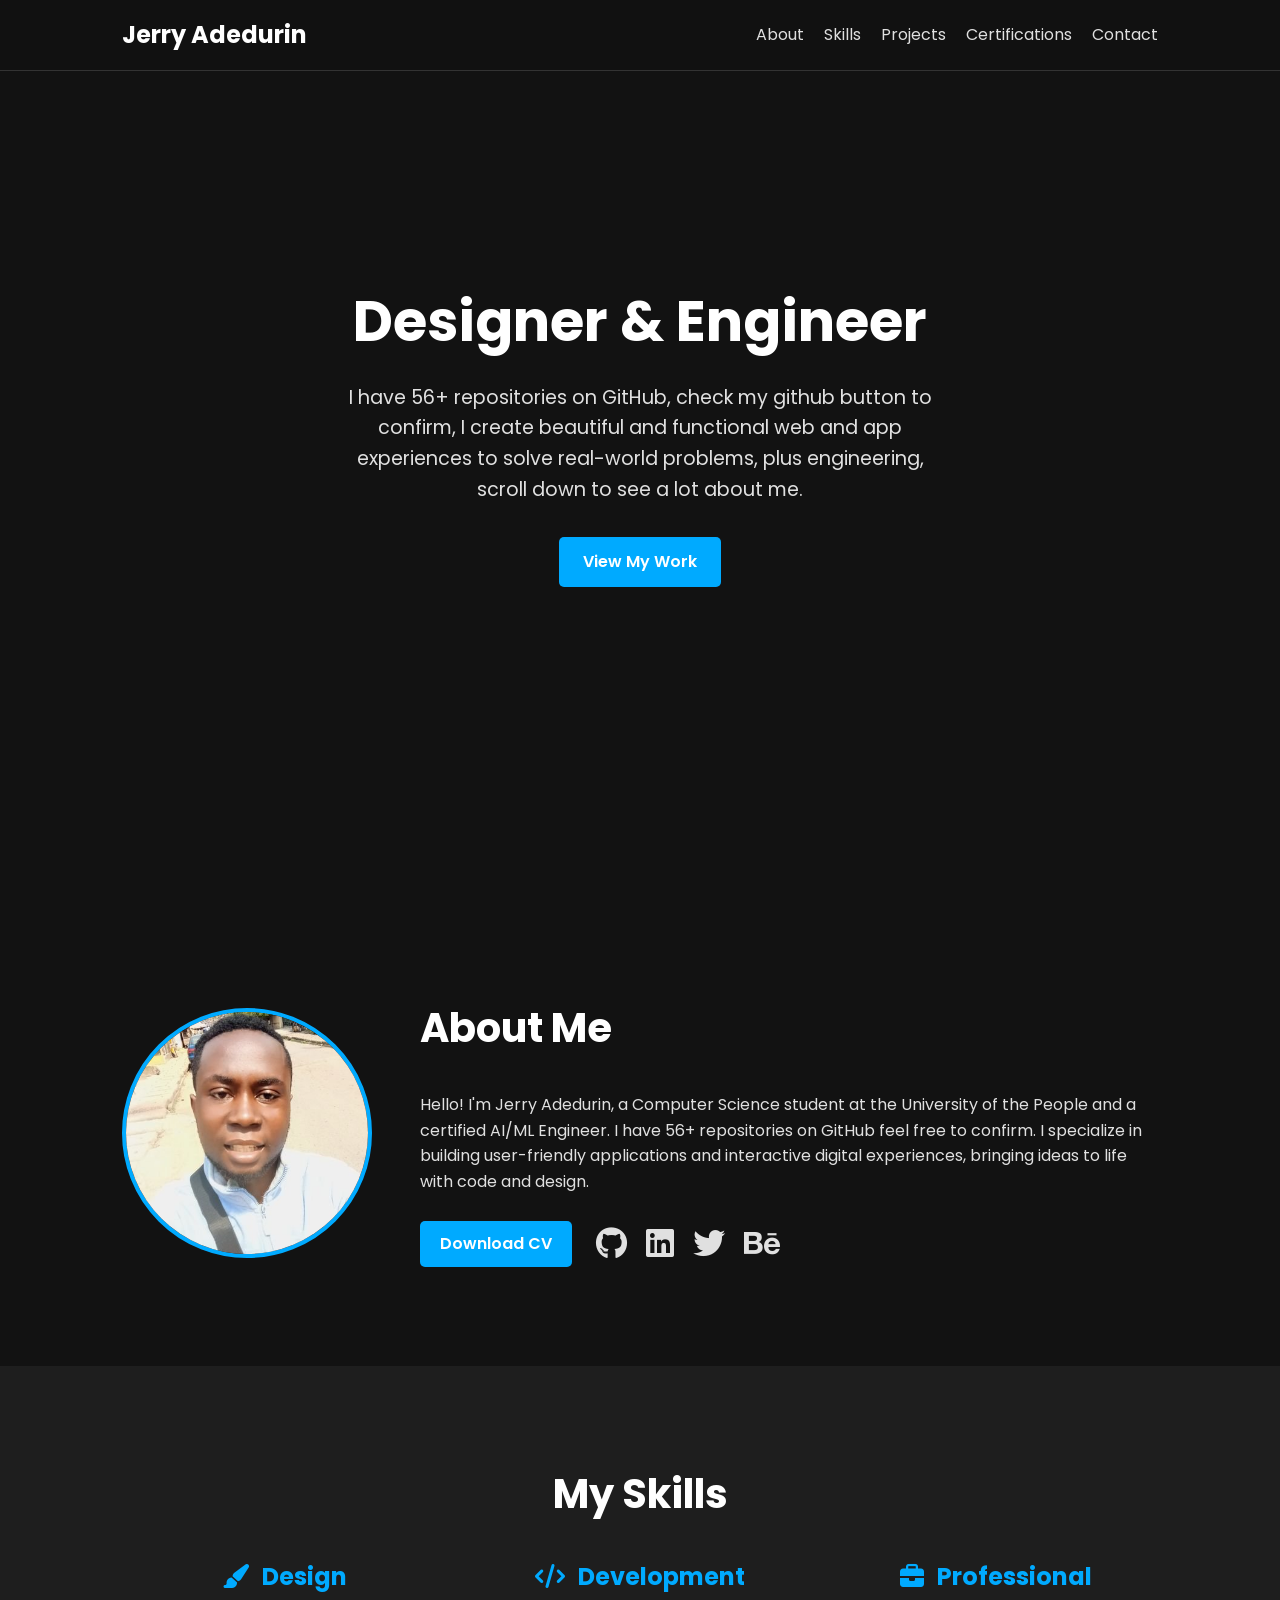
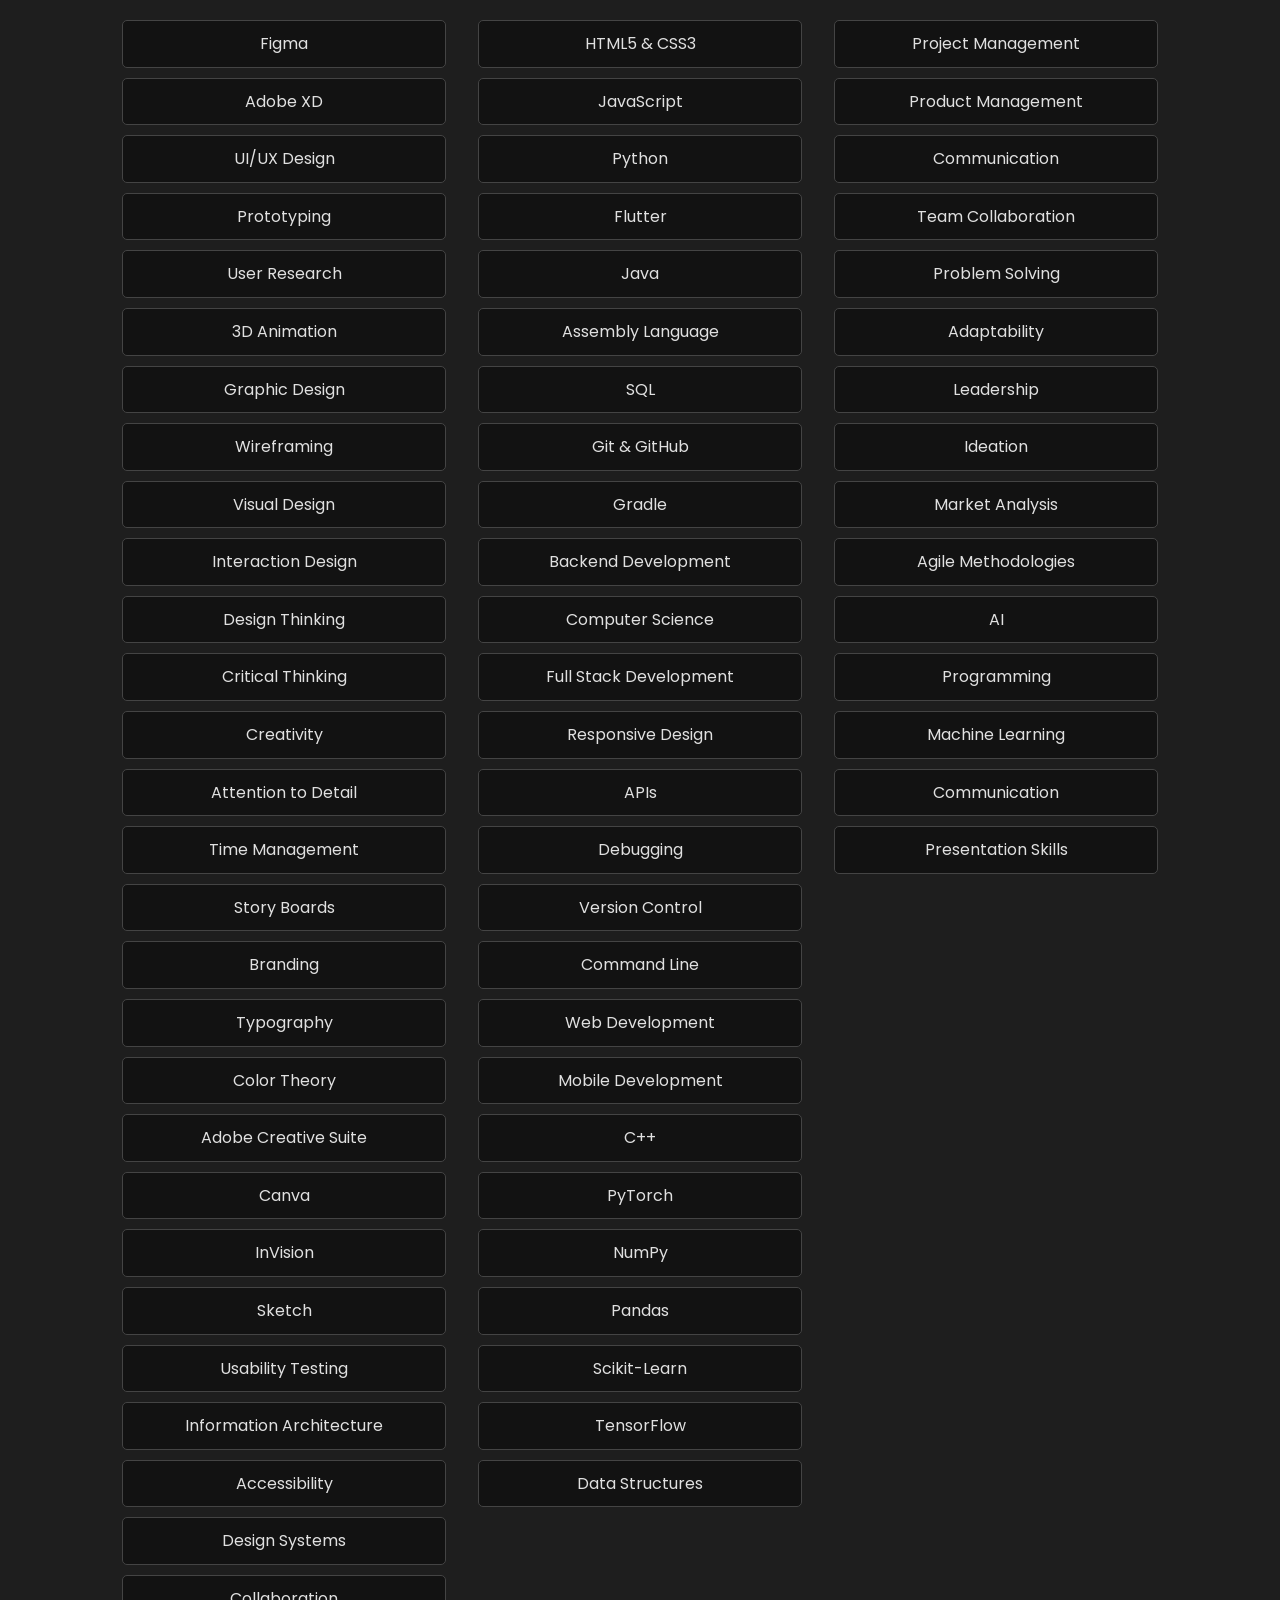
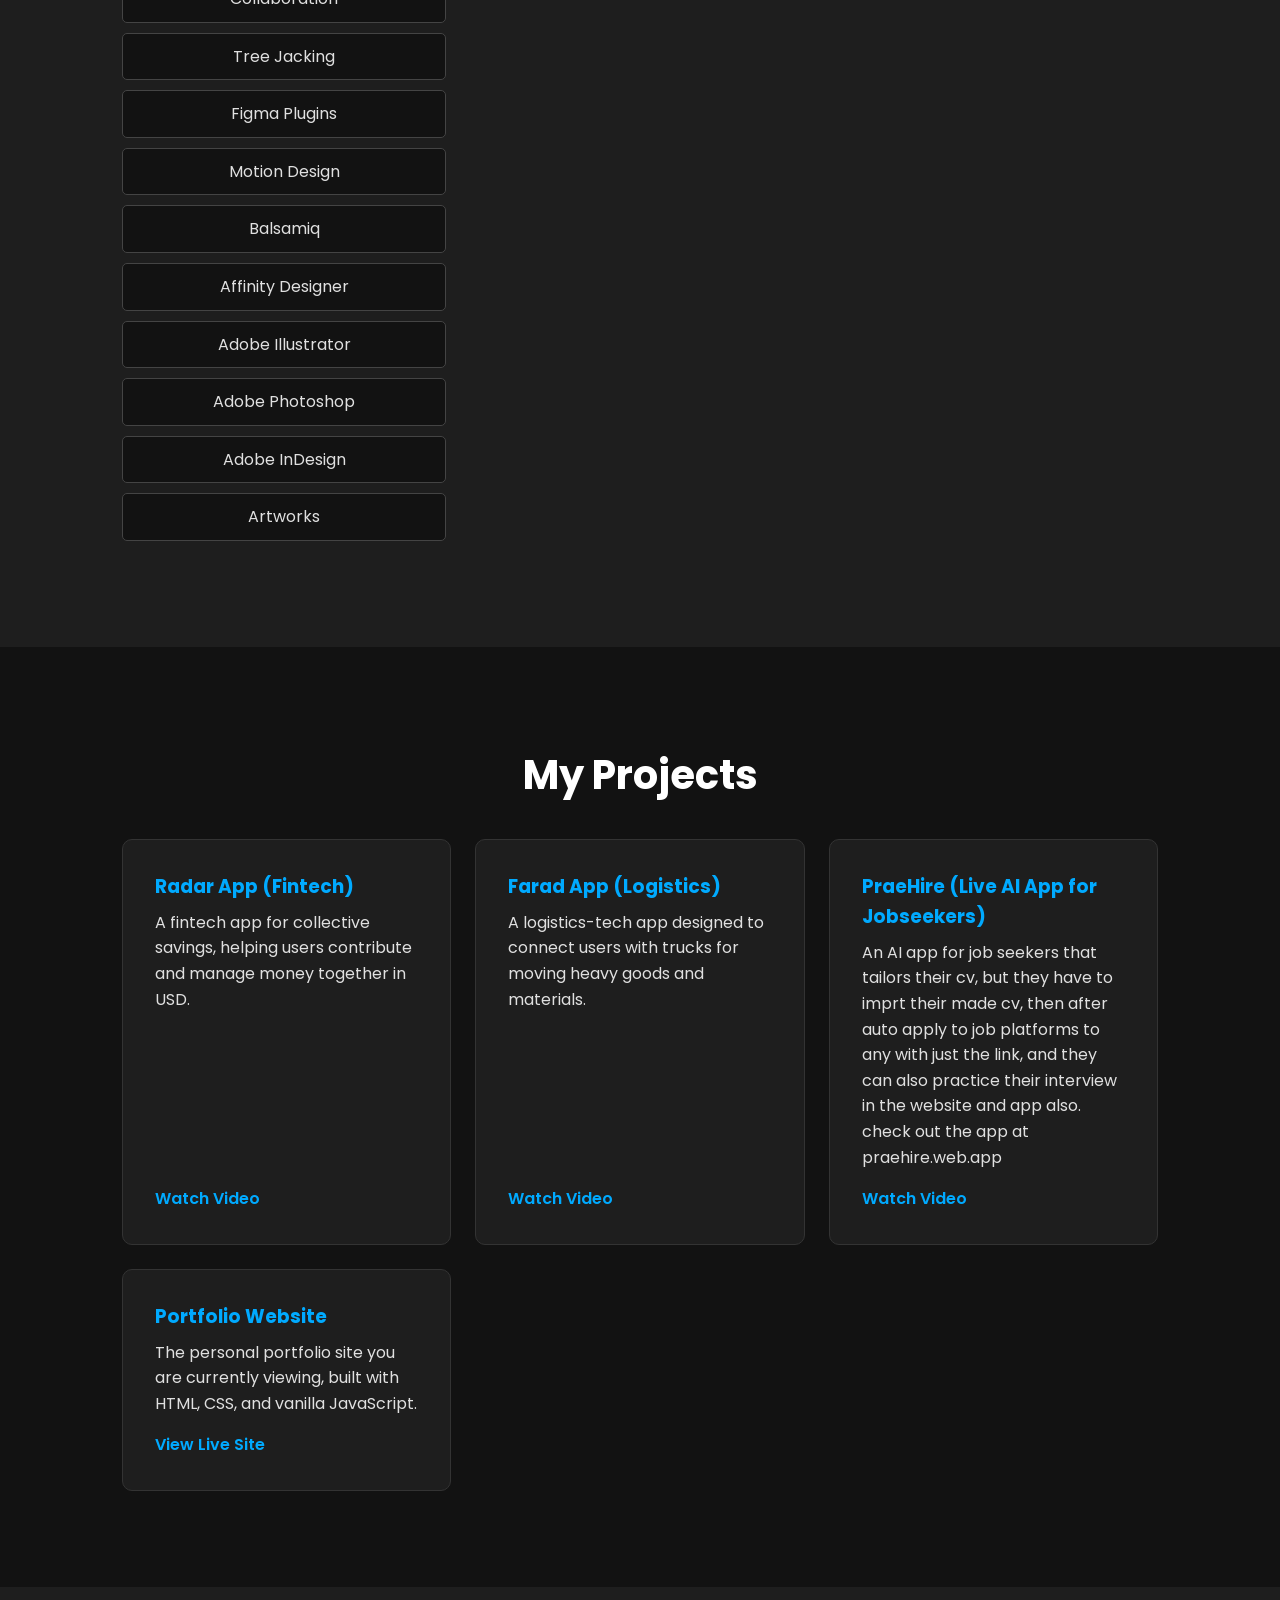
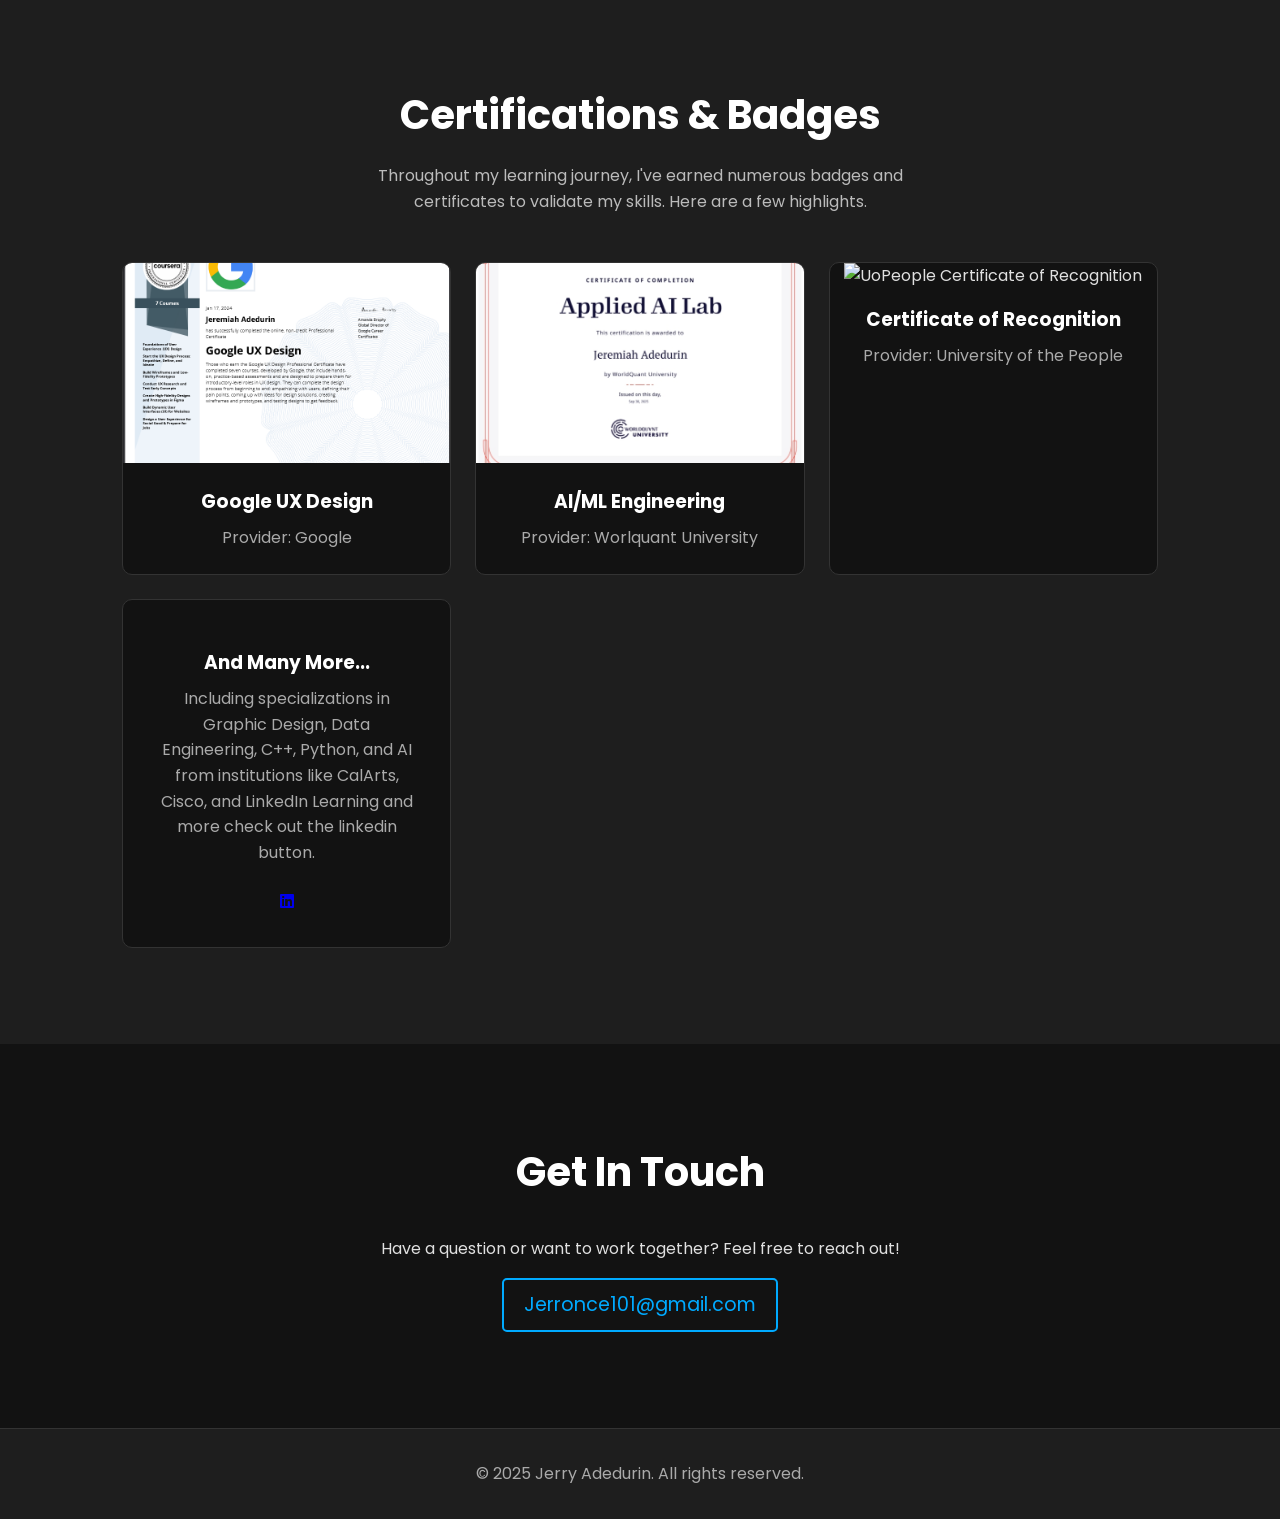
==== index.html @ 4ca2a048 "Add new certificate of recognition section" ====
<!DOCTYPE html>
<html lang="en">
<head>
  <meta charset="UTF-8">
  <meta name="viewport" content="width=device-width, initial-scale=1.0">
  
  <title>Jerry Adedurin — Designer & Engineer</title>
  <meta name="description" content="Portfolio of Jerry Adedurin, a passionate computer science student, designer, and engineer.">
  <meta name="author" content="Jerry Adedurin">
  <link rel="canonical" href="https://jerronce.github.io">
  
  <link rel="preconnect" href="https://fonts.googleapis.com">
  <link rel="preconnect" href="https://fonts.gstatic.com" crossorigin>
  <link href="https://fonts.googleapis.com/css2?family=Poppins:wght@400;600;700&display=swap" rel="stylesheet">
  
  <link rel="stylesheet" href="https://cdnjs.cloudflare.com/ajax/libs/font-awesome/6.5.1/css/all.min.css">
  <script async src="https://pagead2.googlesyndication.com/pagead/js/adsbygoogle.js?client=ca-pub-6282310482260925"
     crossorigin="anonymous"></script>
  
  <link rel="stylesheet" href="style.css">
</head>
<body>

  <header>
    <div class="container">
      <a href="#" class="logo">Jerry Adedurin</a>
      <nav>
        <ul>
          <li><a href="#about">About</a></li>
          <li><a href="#skills">Skills</a></li>
          <li><a href="#projects">Projects</a></li>
          <li><a href="#certifications">Certifications</a></li>
          <li><a href="#contact">Contact</a></li>
        </ul>
      </nav>
    </div>
  </header>

  <main>
    <section id="hero">
      <div class="container">
        <h1>Designer & Engineer</h1>
        <p class="subtitle">I have 56+ repositories on GitHub, check my github button to confirm, I create beautiful and functional web and app experiences to solve real-world problems, plus engineering, scroll down to see a lot about me.</p>
        <a href="#projects" class="cta-button">View My Work</a>
      </div>
    </section>

    <section id="about" class="animated-section">
      <div class="container about-container">
        <img src="assets/Jerry.jpg" alt="A photo of Jerry Adedurin" class="profile-pic">
        <div class="about-text">
          <h2>About Me</h2>
          <p>Hello! I'm Jerry Adedurin, a Computer Science student at the University of the People and a certified AI/ML Engineer. I have 56+ repositories on GitHub feel free to confirm. I specialize in building user-friendly applications and interactive digital experiences, bringing ideas to life with code and design.</p>
          <div class="about-buttons">
            <a href="assets/Original CV.pdf" download class="cv-button">Download CV</a>
            <div class="social-links">
              <a href="https://github.com/jerronce" target="_blank" aria-label="GitHub"><i class="fab fa-github"></i></a>
              <a href="https://www.linkedin.com/in/jerronce" target="_blank" aria-label="LinkedIn"><i class="fab fa-linkedin"></i></a>
              <a href="https://twitter.com/Jerronce" target="_blank" aria-label="Twitter"><i class="fab fa-twitter"></i></a>
              <a href="https://www.behance.net/Jerronce" target="_blank" aria-label="Behance"><i class="fab fa-behance"></i></a>
            </div>
          </div>
        </div>
      </div>
    </section>

    <section id="skills" class="animated-section">
        <div class="container">
            <h2>My Skills</h2>
            <div class="skills-grid">
                <div class="skill-category">
                    <h3><i class="fas fa-paint-brush"></i> Design</h3>
                    <ul>
                        <li>Figma</li>
                        <li>Adobe XD</li>
                        <li>UI/UX Design</li>
                        <li>Prototyping</li>
                        <li>User Research</li>
                        <li>3D Animation</li>
                        <li>Graphic Design</li>
                        <li>Wireframing</li>
                        <li>Visual Design</li>
                        <li>Interaction Design</li>
                        <li>Design Thinking</li>
                        <li>Critical Thinking</li>
                        <li>Creativity</li>
                        <li>Attention to Detail</li>
                        <li>Time Management</li>
                        <li>Story Boards</li>
                        <li>Branding</li>
                        <li>Typography</li>
                        <li>Color Theory</li>
                        <li>Adobe Creative Suite</li>
                        <li>Canva</li>
                        <li>InVision</li>
                        <li>Sketch</li>
                        <li>Usability Testing</li>
                        <li>Information Architecture</li>
                        <li>Accessibility</li>
                        <li>Design Systems</li>
                        <li>Collaboration</li>
                        <li>Tree Jacking</li>
                        <li>Figma Plugins</li>
                        <li>Motion Design</li>
                        <li>Balsamiq</li>
                        <li>Affinity Designer</li>
                        <li>Adobe Illustrator</li>
                        <li>Adobe Photoshop</li>
                        <li>Adobe InDesign</li>
                        <li>Artworks</li>
                    </ul>
                </div>
                <div class="skill-category">
                    <h3><i class="fas fa-code"></i> Development</h3>
                    <ul>
                        <li>HTML5 & CSS3</li>
                        <li>JavaScript</li>
                        <li>Python</li>
                        <li>Flutter</li>
                        <li>Java</li>
                        <li>Assembly Language</li>
                        <li>SQL</li>
                        <li>Git & GitHub</li>
                        <li>Gradle</li>
                        <li>Backend Development</li>
                        <li>Computer Science</li>
                        <li>Full Stack Development</li>
                        <li>Responsive Design</li>
                        <li>APIs</li>
                        <li>Debugging</li>
                        <li>Version Control</li>
                        <li>Command Line</li>
                        <li>Web Development</li>
                        <li>Mobile Development</li>
                        <li>C++</li>
                        <li>PyTorch</li>
                        <li>NumPy</li>
                        <li>Pandas</li>
                        <li>Scikit-Learn</li>
                        <li>TensorFlow</li>
                        <li>Data Structures</li>
                    </ul>
                </div>
                <div class="skill-category">
                    <h3><i class="fas fa-briefcase"></i> Professional</h3>
                    <ul>
                        <li>Project Management</li>
                        <li>Product Management</li>
                        <li>Communication</li>
                        <li>Team Collaboration</li>
                        <li>Problem Solving</li>
                        <li>Adaptability</li>
                        <li>Leadership</li>
                        <li>Ideation</li>
                        <li>Market Analysis</li>
                        <li>Agile Methodologies</li>
                        <li>AI</li>
                        <li>Programming</li>
                        <li>Machine Learning</li>
                        <li>Communication</li>
                        <li>Presentation Skills</li>
                    </ul>
                </div>
            </div>
        </div>
    </section>

    <section id="projects" class="animated-section">
      <div class="container">
        <h2>My Projects</h2>
        <div id="projects-container">
          </div>
      </div>
    </section>

    <section id="certifications" class="animated-section">
      <div class="container">
        <h2>Certifications & Badges</h2>
        <p class="section-intro">Throughout my learning journey, I've earned numerous badges and certificates to validate my skills. Here are a few highlights.</p>
        <div class="cert-grid">
          <div class="cert-card">
            <img src="assets/Ux Google.png" alt="Google UX Design Certificate">
            <h3>Google UX Design</h3>
            <p>Provider: Google</p>
          </div>
          <div class="cert-card">
            <img src="assets/AI certificate.jpg" alt="IBM AI/ML Engineering Certificate">
            <h3>AI/ML Engineering</h3>
            <p>Provider: Worlquant University</p>
          </div>

          <div class="cert-card">
            <img src="assets/COR.pdf" alt="UoPeople Certificate of Recognition">
            <h3>Certificate of Recognition</h3>
            <p>Provider: University of the People</p>
          </div>
          <div class="cert-card more-certs">
             <h3>And Many More...</h3>
             <p>Including specializations in Graphic Design, Data Engineering, C++, Python, and AI from institutions like CalArts, Cisco, and LinkedIn Learning and more check out the linkedin button.</p>
             <a href="https://www.linkedin.com/in/jerronce" target="_blank" aria-label="LinkedIn"><i class="fab fa-linkedin"></i></a>
          </div>
        </div>
      </div>
    </section>

    <section id="contact" class="animated-section">
      <div class="container">
        <h2>Get In Touch</h2>
        <p>Have a question or want to work together? Feel free to reach out!</p>
        <a href="mailto:Jerronce101@gmail.com" class="contact-email">Jerronce101@gmail.com</a>
      </div>
    </section>
  </main>

  <footer>
    <p>&copy; 2025 Jerry Adedurin. All rights reserved.</p>
  </footer>

  <script src="script.js"></script>
</body>
</html>
---- style.css ----
/* --- Global Styles & Variables --- */
:root {
  --primary-color: #00aaff; /* A catchy blue */
  --background-color: #121212; /* A dark background */
  --surface-color: #1e1e1e; /* Color for cards and sections */
  --text-color: #e0e0e0;
  --heading-color: #ffffff;
}

* {
  box-sizing: border-box;
  margin: 0;
  padding: 0;
}

html {
  scroll-behavior: smooth;
}

body {
  font-family: 'Poppins', sans-serif;
  line-height: 1.6;
  background-color: var(--background-color);
  color: var(--text-color);
}

.container {
  max-width: 1100px;
  margin: 0 auto;
  padding: 0 2rem;
}

h1, h2, h3 {
  color: var(--heading-color);
  margin-bottom: 1rem;
}

h2 {
  text-align: center;
  font-size: 2.5rem;
  margin-bottom: 2rem;
}

.section-intro {
    text-align: center;
    max-width: 600px;
    margin: -1rem auto 3rem auto;
    color: #bbb;
}

/* --- Animation for Sections --- */
.animated-section {
  opacity: 0;
  transform: translateY(20px);
  transition: opacity 0.6s ease-out, transform 0.6s ease-out;
}

.animated-section.is-visible {
  opacity: 1;
  transform: translateY(0);
}


/* --- Header & Navigation --- */
header {
  background: rgba(18, 18, 18, 0.8);
  backdrop-filter: blur(10px);
  padding: 1rem 0;
  position: fixed;
  width: 100%;
  top: 0;
  z-index: 1000;
  border-bottom: 1px solid #333;
}

header .container {
  display: flex;
  justify-content: space-between;
  align-items: center;
}

.logo {
  color: var(--heading-color);
  text-decoration: none;
  font-weight: 700;
  font-size: 1.5rem;
}

header nav ul {
  list-style: none;
  display: flex;
}

header nav ul li {
  margin-left: 20px;
}

header nav ul li a {
  color: var(--text-color);
  text-decoration: none;
  transition: color 0.3s ease;
}

header nav ul li a:hover {
  color: var(--primary-color);
}

/* --- Hero Section --- */
#hero {
  height: 100vh;
  display: flex;
  flex-direction: column;
  justify-content: center;
  align-items: center;
  text-align: center;
  padding-top: 60px; /* Offset for fixed header */
}

#hero h1 {
  font-size: 3.5rem;
}

#hero .subtitle {
  font-size: 1.2rem;
  max-width: 600px;
  margin: 1rem 0 2rem 0;
}

.cta-button {
  display: inline-block;
  background: var(--primary-color);
  color: #fff;
  padding: 12px 24px;
  text-decoration: none;
  border-radius: 5px;
  font-weight: 600;
  transition: transform 0.3s ease;
}

.cta-button:hover {
  transform: translateY(-3px);
}

/* --- Sections General --- */
section {
  padding: 6rem 0;
}

/* --- About Section --- */
.about-container {
  display: flex;
  align-items: center;
  gap: 3rem;
}

.profile-pic {
  width: 250px;
  height: 250px;
  border-radius: 50%;
  object-fit: cover;
  border: 4px solid var(--primary-color);
}

.about-text h2 {
  text-align: left;
}

.about-buttons {
    margin-top: 1.5rem;
    display: flex;
    align-items: center;
    gap: 1.5rem;
}

.cv-button {
    background: var(--primary-color);
    color: #fff;
    padding: 10px 20px;
    text-decoration: none;
    border-radius: 5px;
    font-weight: 600;
    transition: transform 0.3s ease;
    white-space: nowrap;
}

.cv-button:hover {
    transform: translateY(-3px);
}

.social-links a {
  color: var(--text-color);
  font-size: 2rem;
  margin-right: 15px;
  transition: color 0.3s ease;
}

.social-links a:hover {
  color: var(--primary-color);
}

/* --- Skills Section --- */
#skills {
    background-color: var(--surface-color);
}

.skills-grid {
    display: grid;
    grid-template-columns: repeat(auto-fit, minmax(250px, 1fr));
    gap: 2rem;
    text-align: center;
}

.skill-category h3 {
    color: var(--primary-color);
    font-size: 1.5rem;
    margin-bottom: 1.5rem;
}

.skill-category h3 i {
    margin-right: 0.5rem;
}

.skill-category ul {
    list-style: none;
    padding: 0;
}

.skill-category ul li {
    background: var(--background-color);
    padding: 10px;
    margin-bottom: 10px;
    border-radius: 5px;
    border: 1px solid #444;
}


/* --- Projects Section --- */
#projects {
  background-color: var(--background-color);
}

#projects-container {
  display: grid;
  grid-template-columns: repeat(auto-fit, minmax(300px, 1fr));
  gap: 1.5rem;
}

.project-card {
  background: var(--surface-color);
  padding: 2rem;
  border-radius: 10px;
  border: 1px solid #333;
  transition: transform 0.3s ease, box-shadow 0.3s ease;
  display: flex;
  flex-direction: column;
}

.project-card:hover {
  transform: translateY(-5px);
  box-shadow: 0 10px 20px rgba(0, 0, 0, 0.2);
}

.project-card h3 {
  color: var(--primary-color);
  margin-bottom: 0.5rem;
}

.project-card p {
  margin-bottom: 1rem;
  flex-grow: 1; /* Makes description take up available space */
}

.project-links {
    margin-top: auto; /* Pushes links to the bottom */
}

.project-links a {
  color: var(--primary-color);
  text-decoration: none;
  font-weight: 600;
  margin-right: 15px;
}

/* --- Certifications Section --- */
#certifications {
    background-color: var(--surface-color);
}

.cert-grid {
    display: grid;
    grid-template-columns: repeat(auto-fit, minmax(280px, 1fr));
    gap: 1.5rem;
}

.cert-card {
    background: var(--background-color);
    border: 1px solid #333;
    border-radius: 10px;
    overflow: hidden;
    text-align: center;
    transition: transform 0.3s ease;
}

.cert-card:hover {
    transform: translateY(-5px);
}

.cert-card img {
    width: 100%;
    height: 200px;
    object-fit: cover;
}

.cert-card h3 {
    margin: 1rem 0 0.5rem 0;
    color: var(--heading-color);
}

.cert-card p {
    color: #aaa;
    padding-bottom: 1.5rem;
}

.cert-card.more-certs {
    display: flex;
    flex-direction: column;
    justify-content: center;
    align-items: center;
    padding: 2rem;
}

/* --- Contact Section --- */
#contact {
  text-align: center;
  background-color: var(--background-color);
}

.contact-email {
  display: inline-block;
  margin-top: 1rem;
  font-size: 1.2rem;
  color: var(--primary-color);
  text-decoration: none;
  border: 2px solid var(--primary-color);
  padding: 10px 20px;
  border-radius: 5px;
  transition: background-color 0.3s, color 0.3s;
}

.contact-email:hover {
  background-color: var(--primary-color);
  color: #fff;
}

/* --- Footer --- */
footer {
  text-align: center;
  background: var(--surface-color);
  color: #aaa;
  padding: 2rem 0;
  border-top: 1px solid #333;
}

/* --- Responsive Design --- */
@media (max-width: 768px) {
  #hero h1 {
    font-size: 2.5rem;
  }
  
  .about-container {
    flex-direction: column;
    text-align: center;
  }
  
  .about-text h2 {
    text-align: center;
  }

  .about-buttons {
      justify-content: center;
  }

  header nav ul {
      display: none; /* Simple responsive menu, can be improved with JS */
  }
}
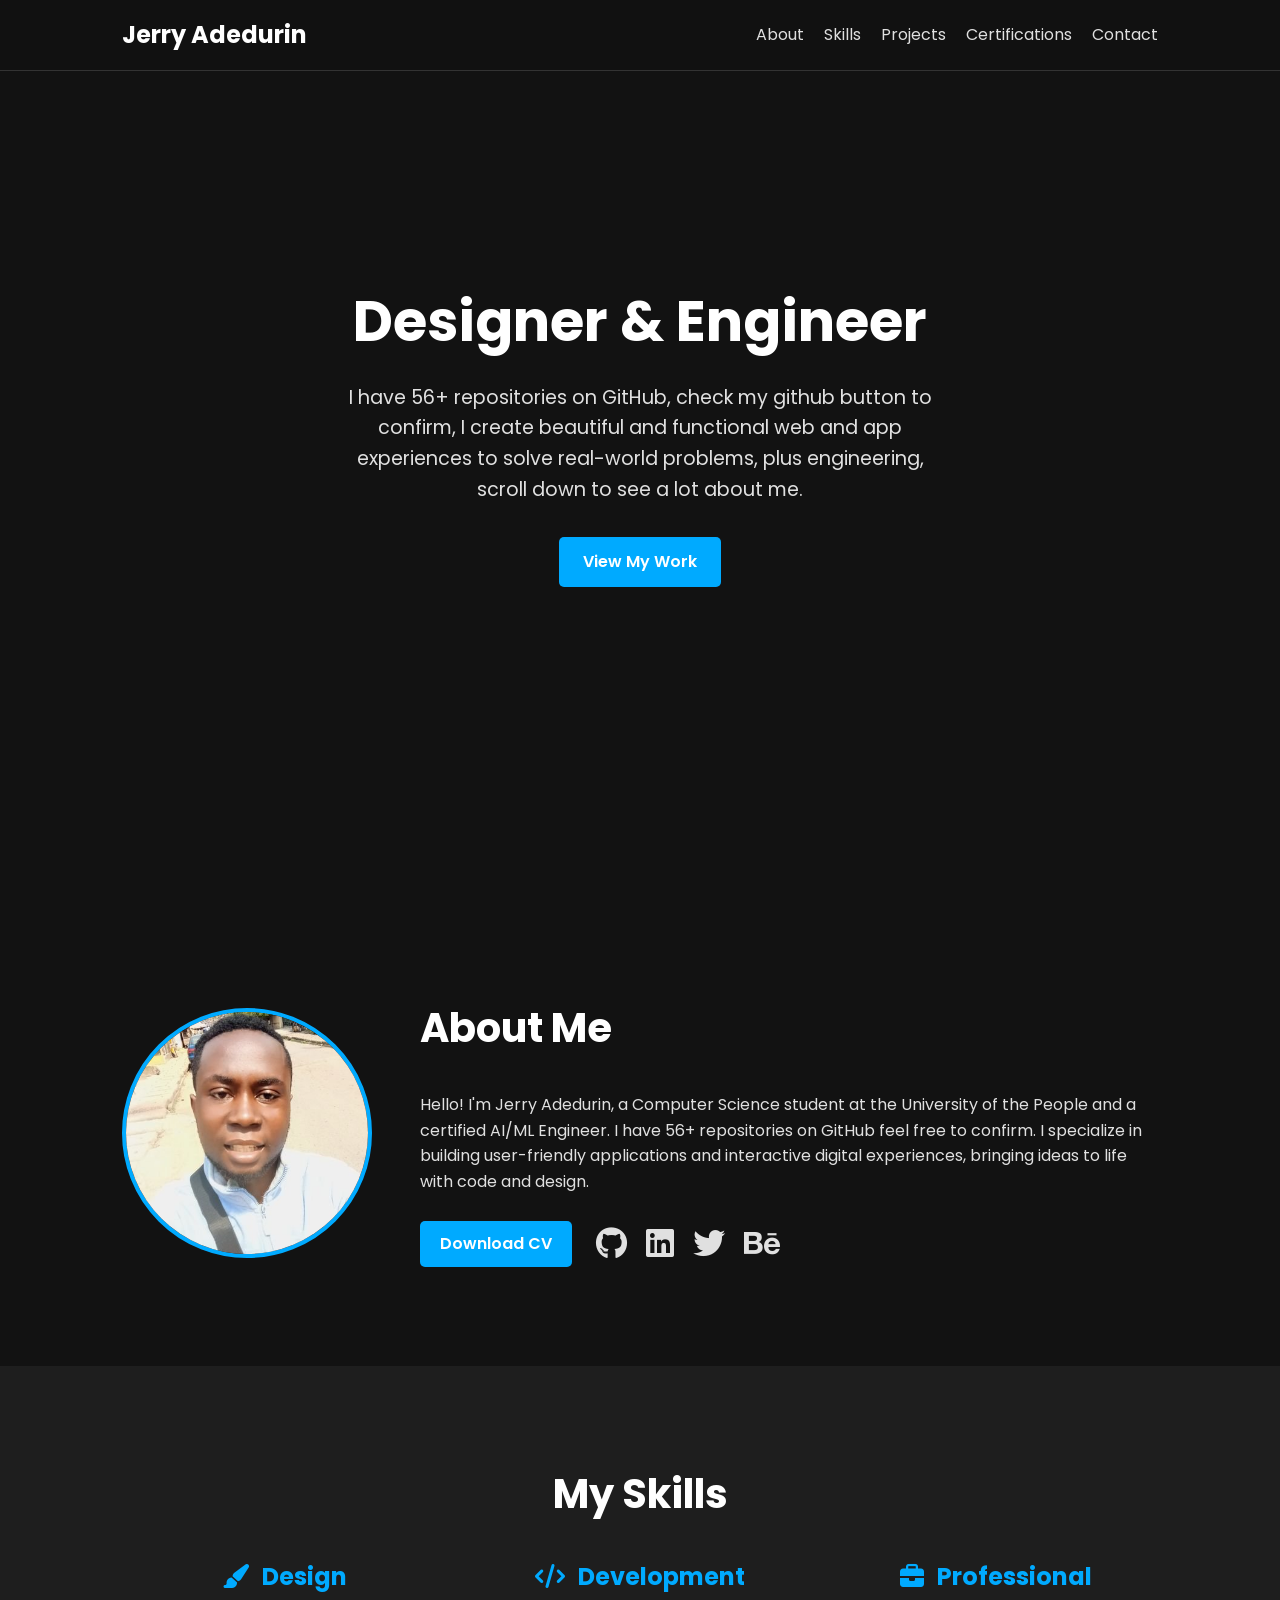
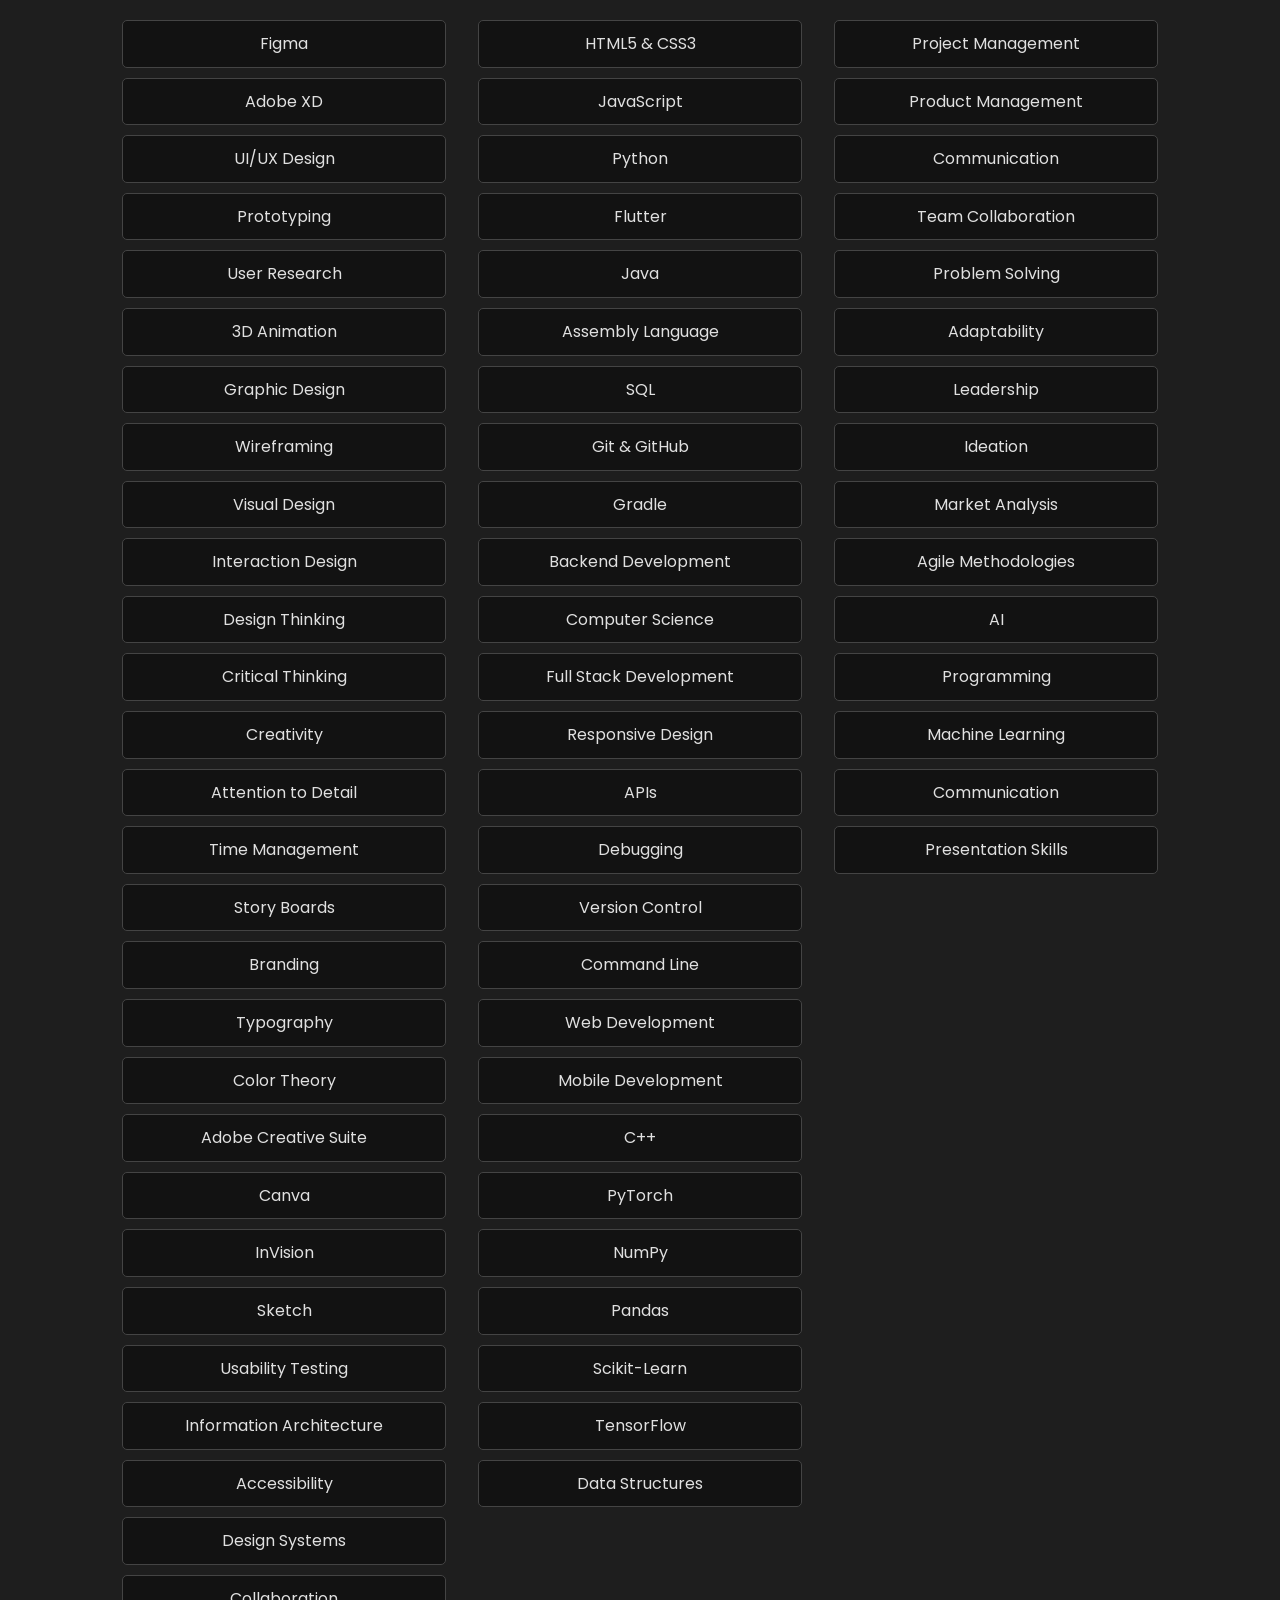
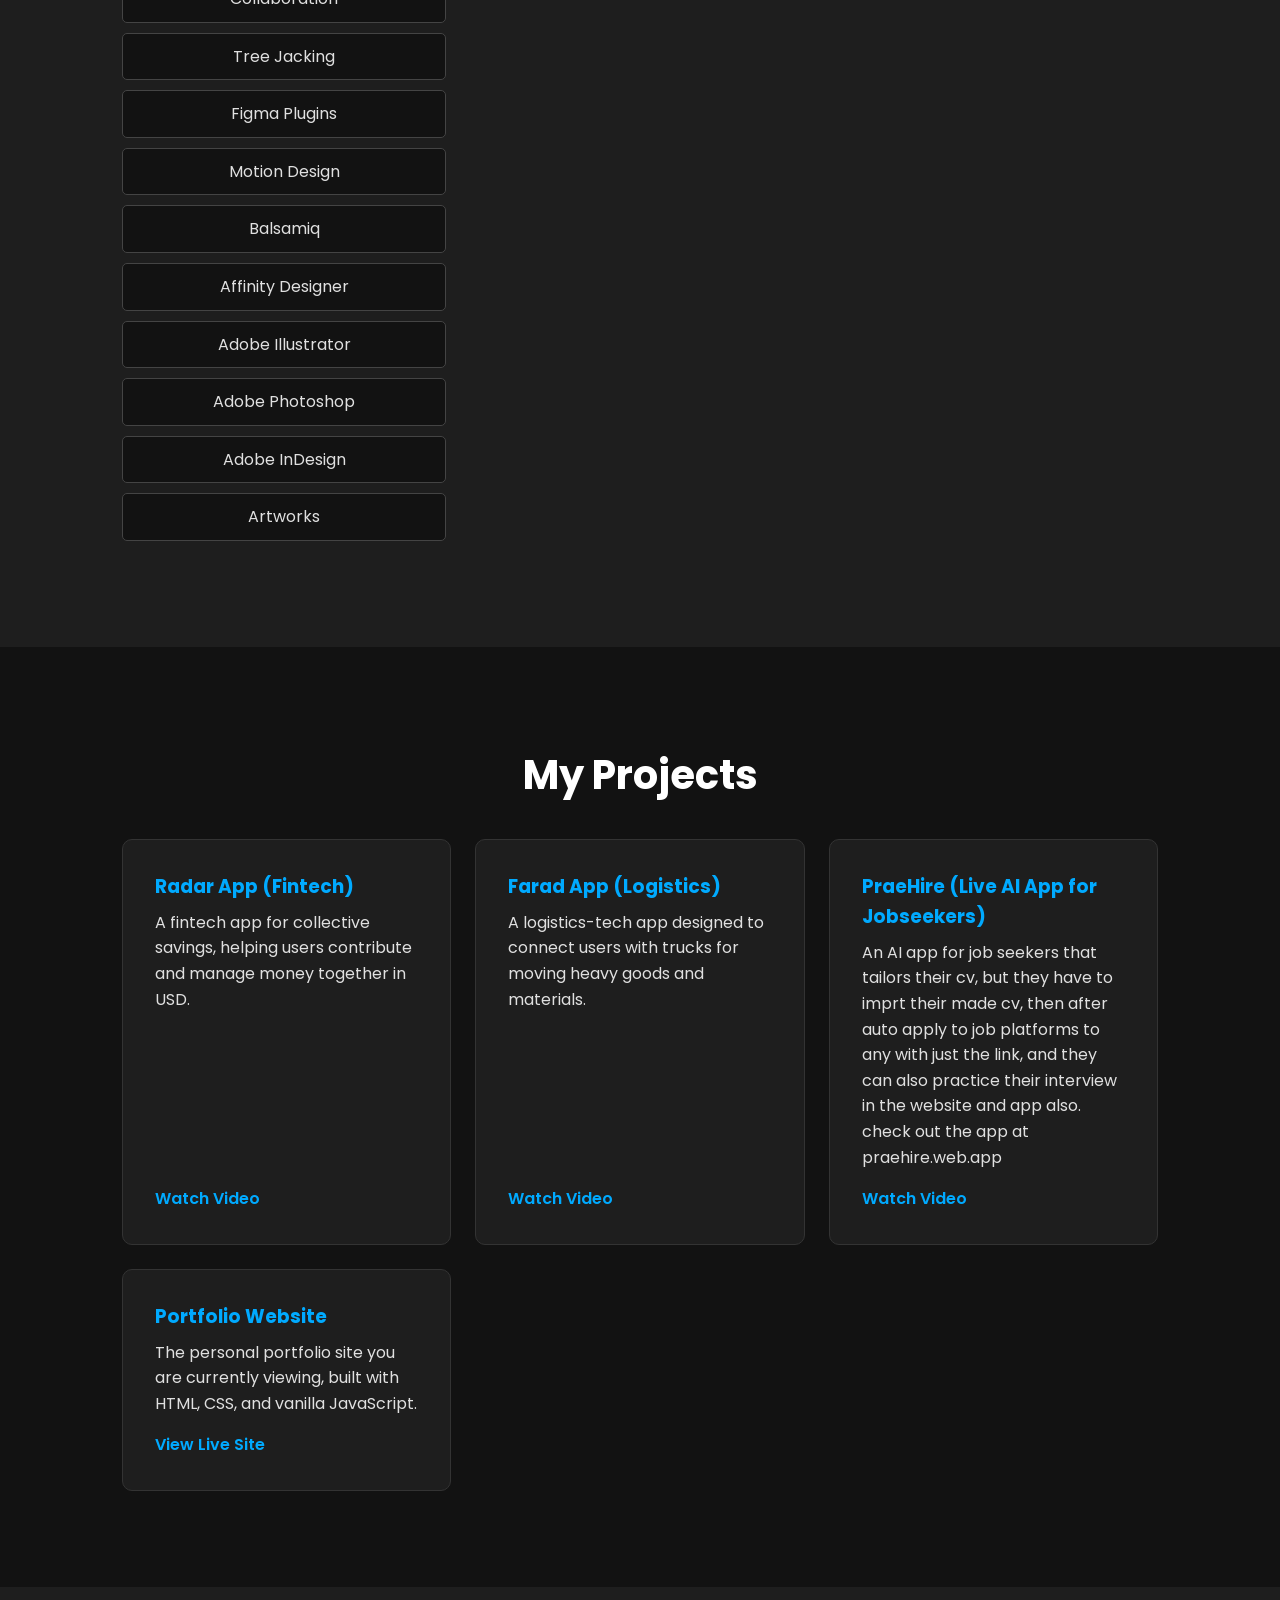
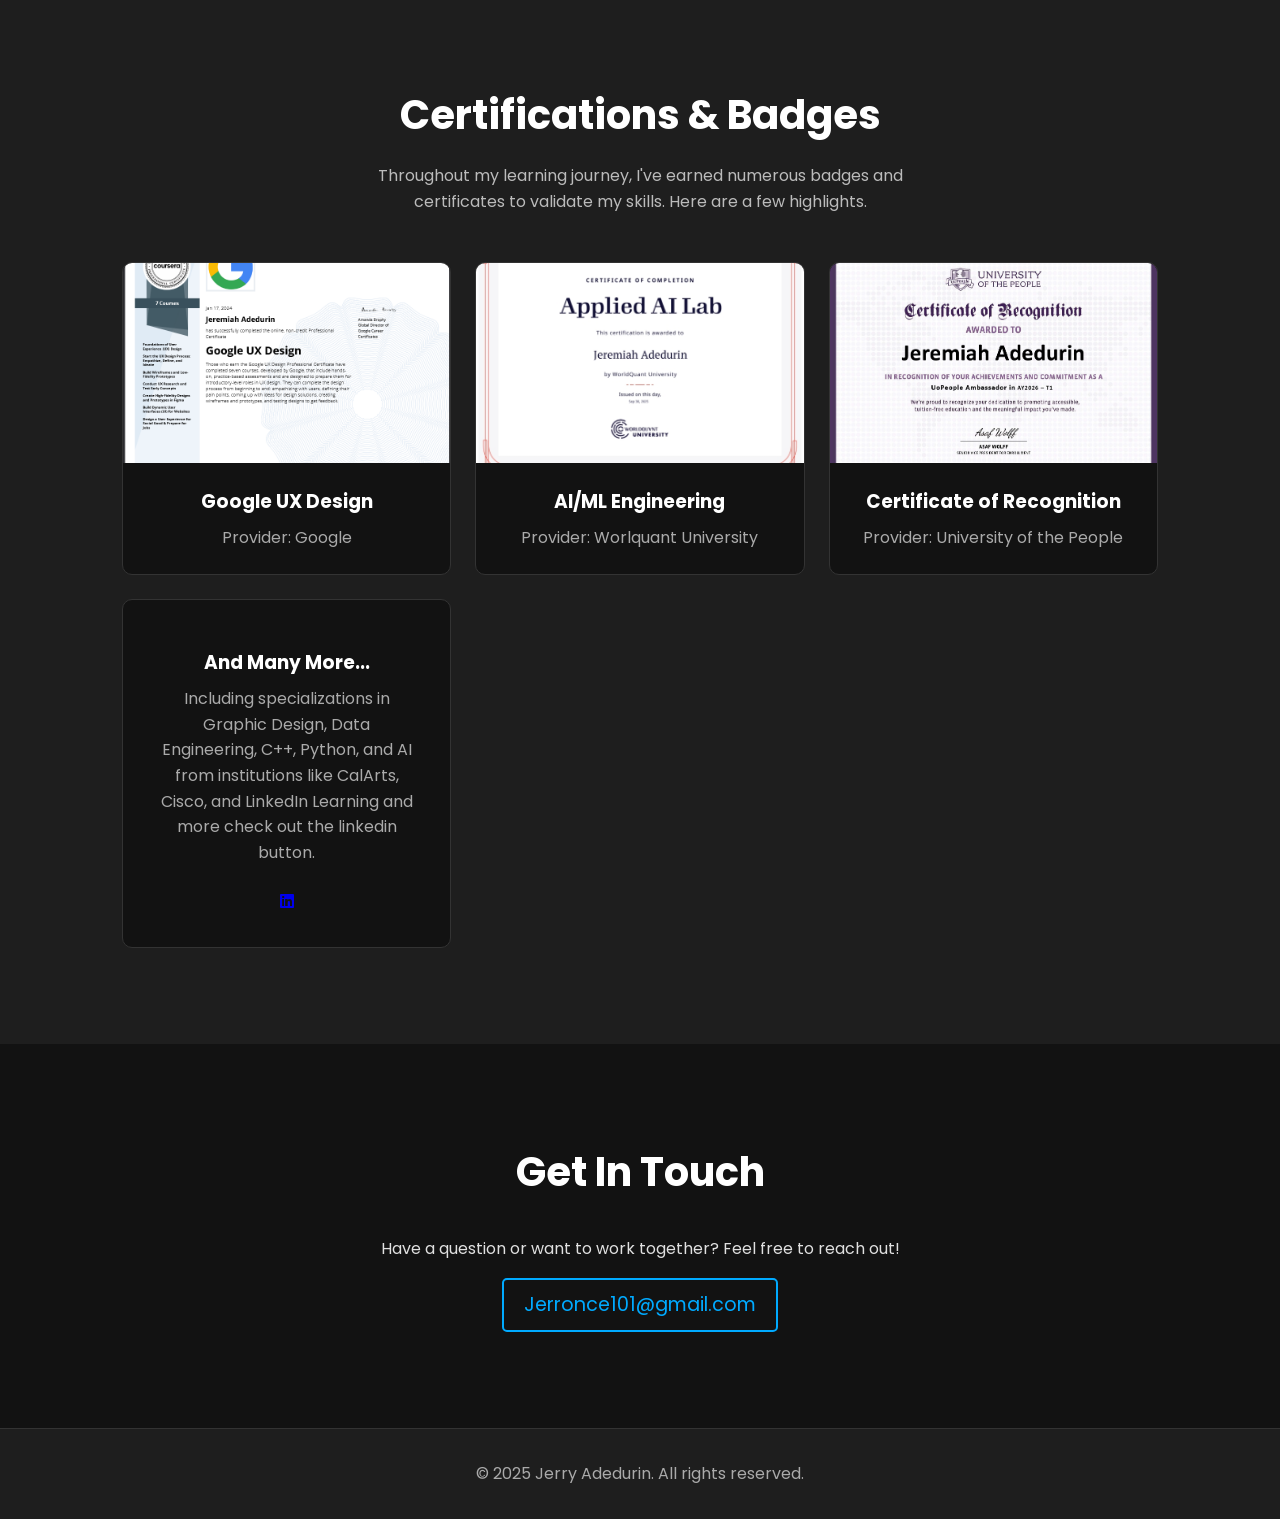
==== commit d571ede9: "Update certificate image source in index.html" ====
--- a/index.html
+++ b/index.html
@@ -190,7 +190,7 @@
           </div>
 
           <div class="cert-card">
-            <img src="assets/COR.pdf" alt="UoPeople Certificate of Recognition">
+            <img src="assets/COR Image.jpg" alt="UoPeople Certificate of Recognition">
             <h3>Certificate of Recognition</h3>
             <p>Provider: University of the People</p>
           </div>
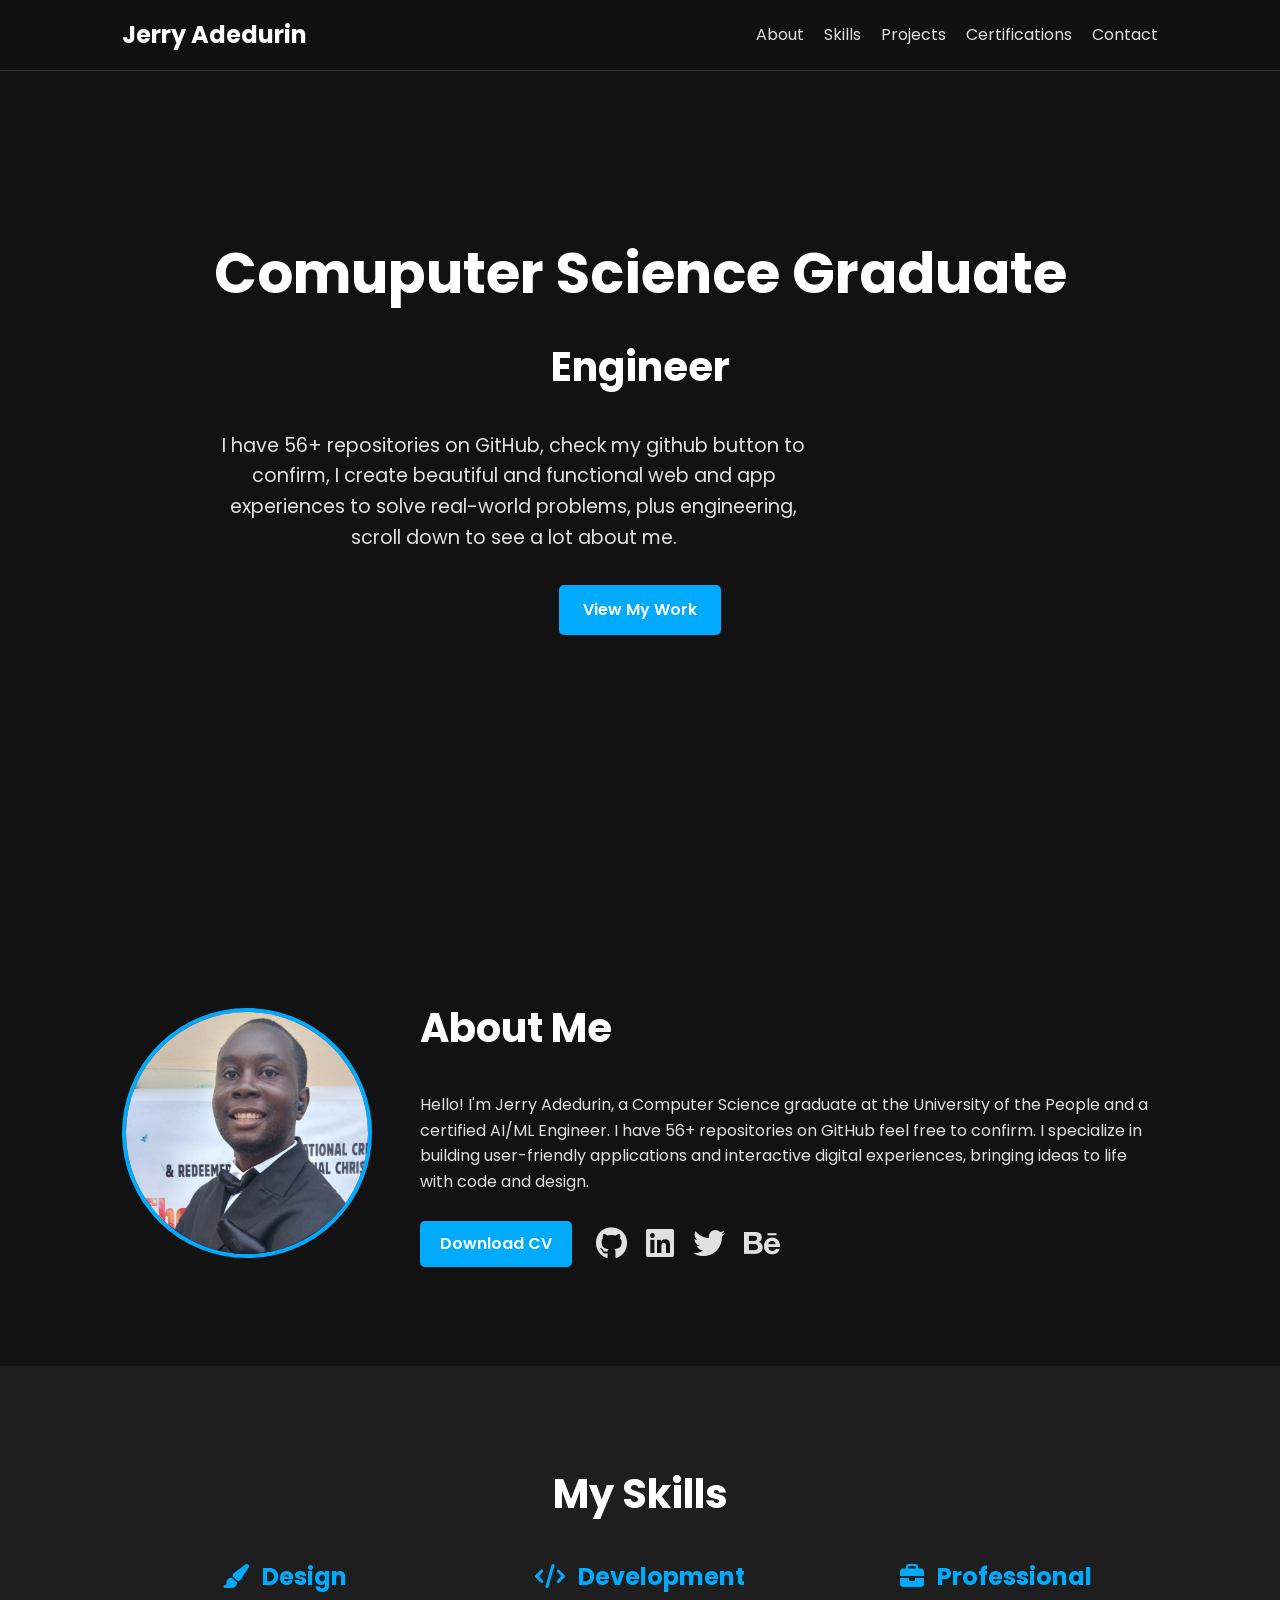
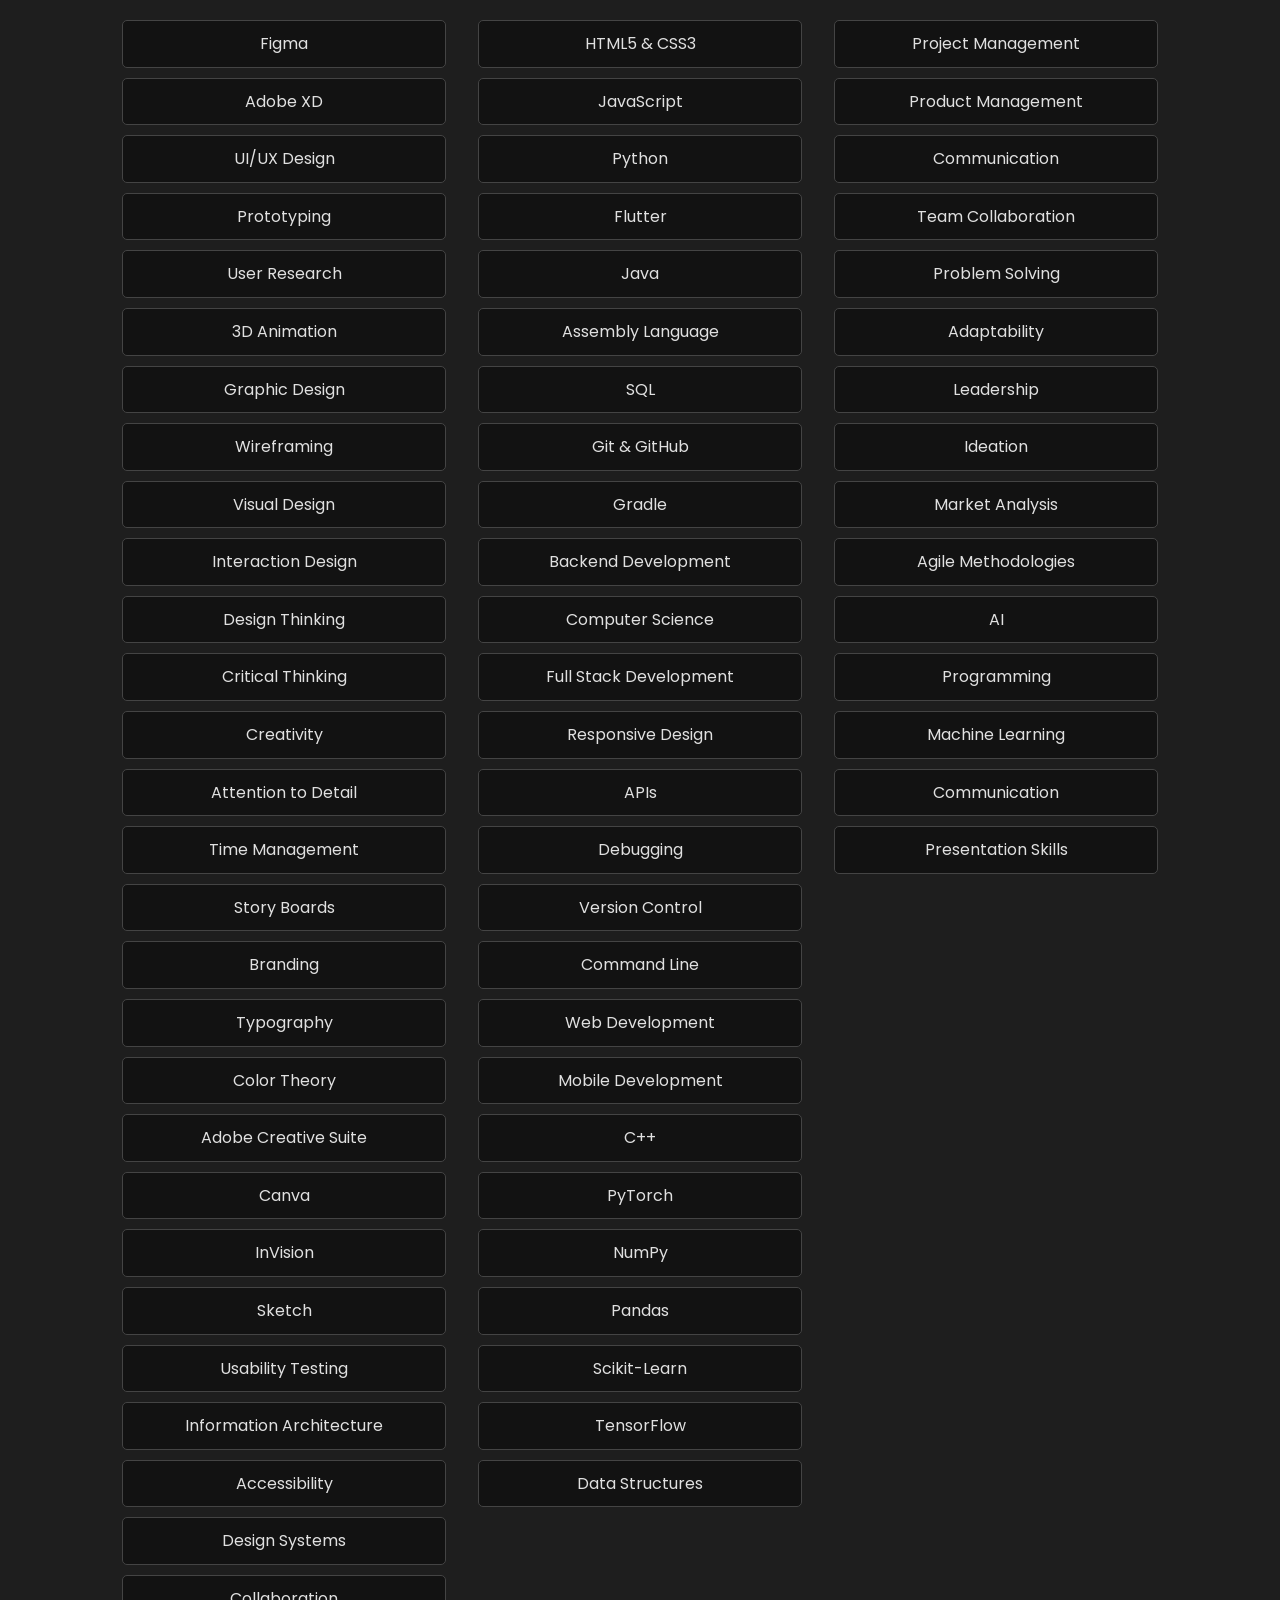
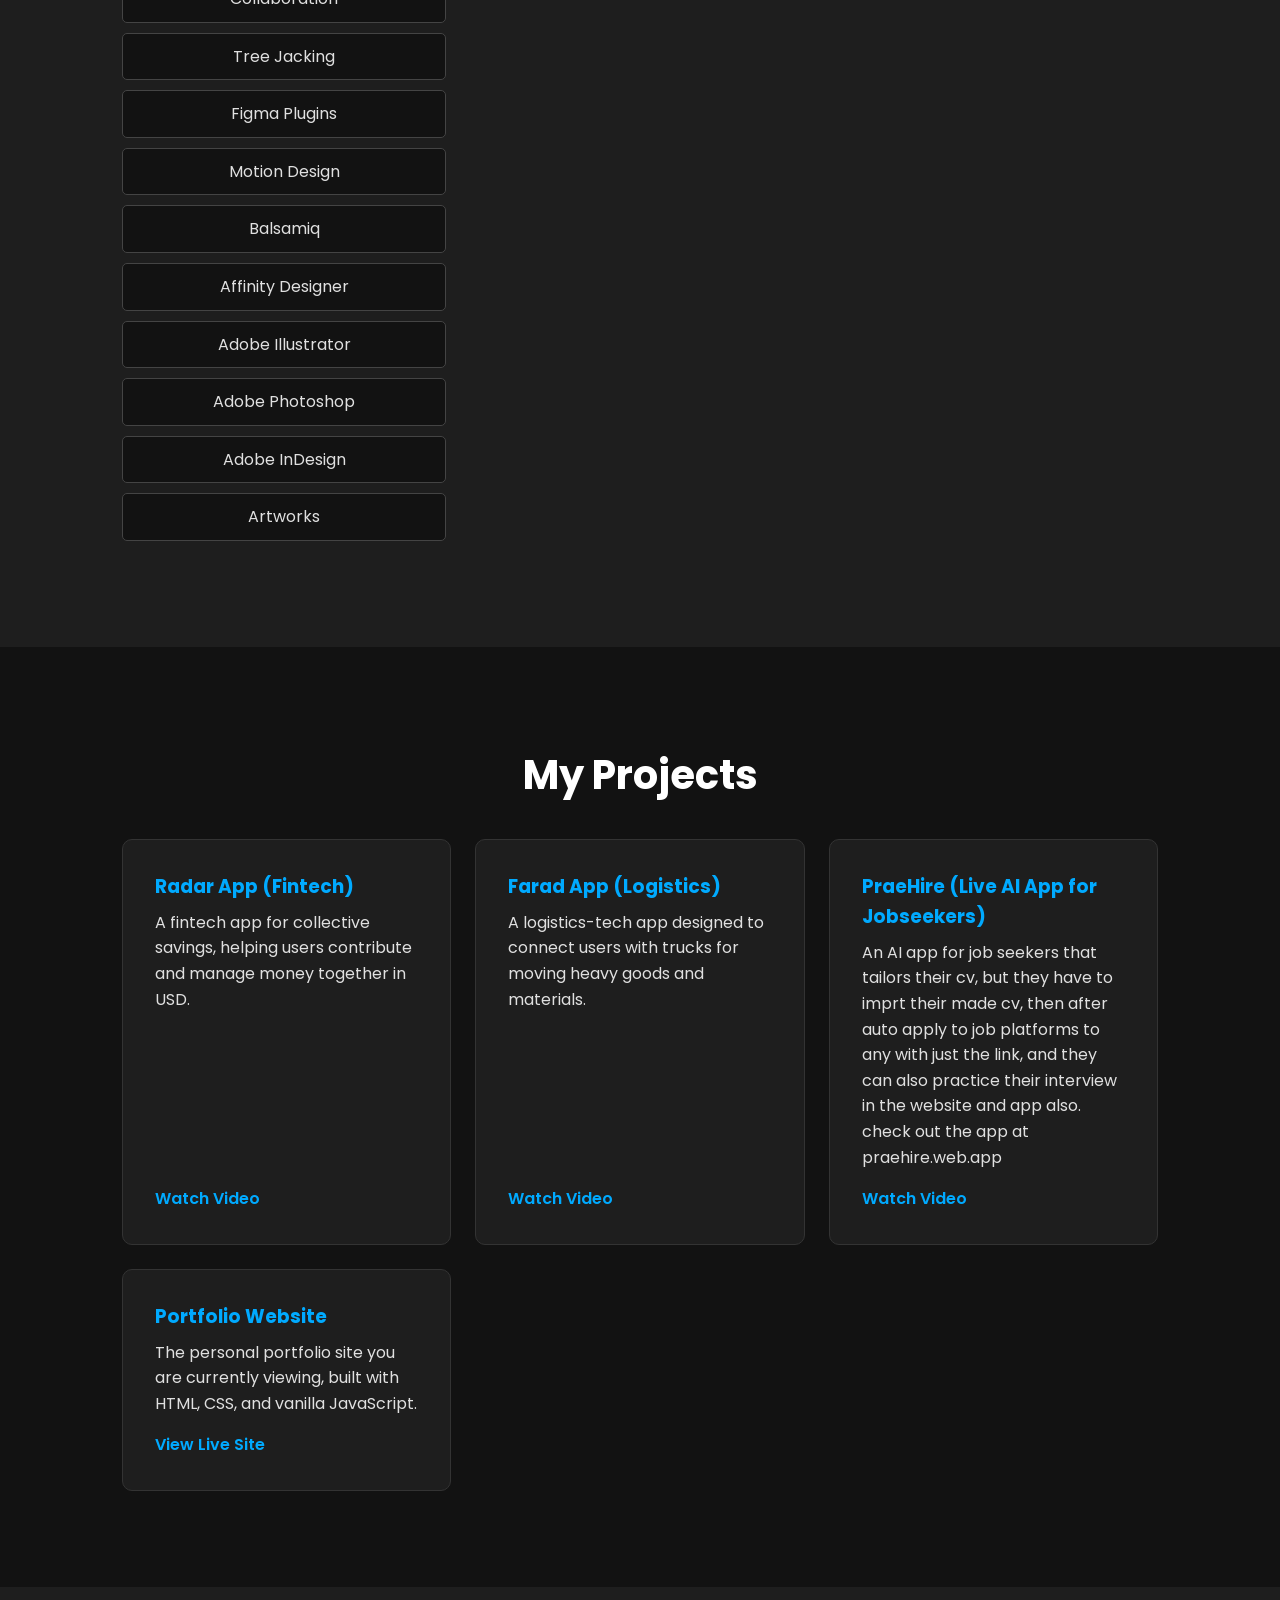
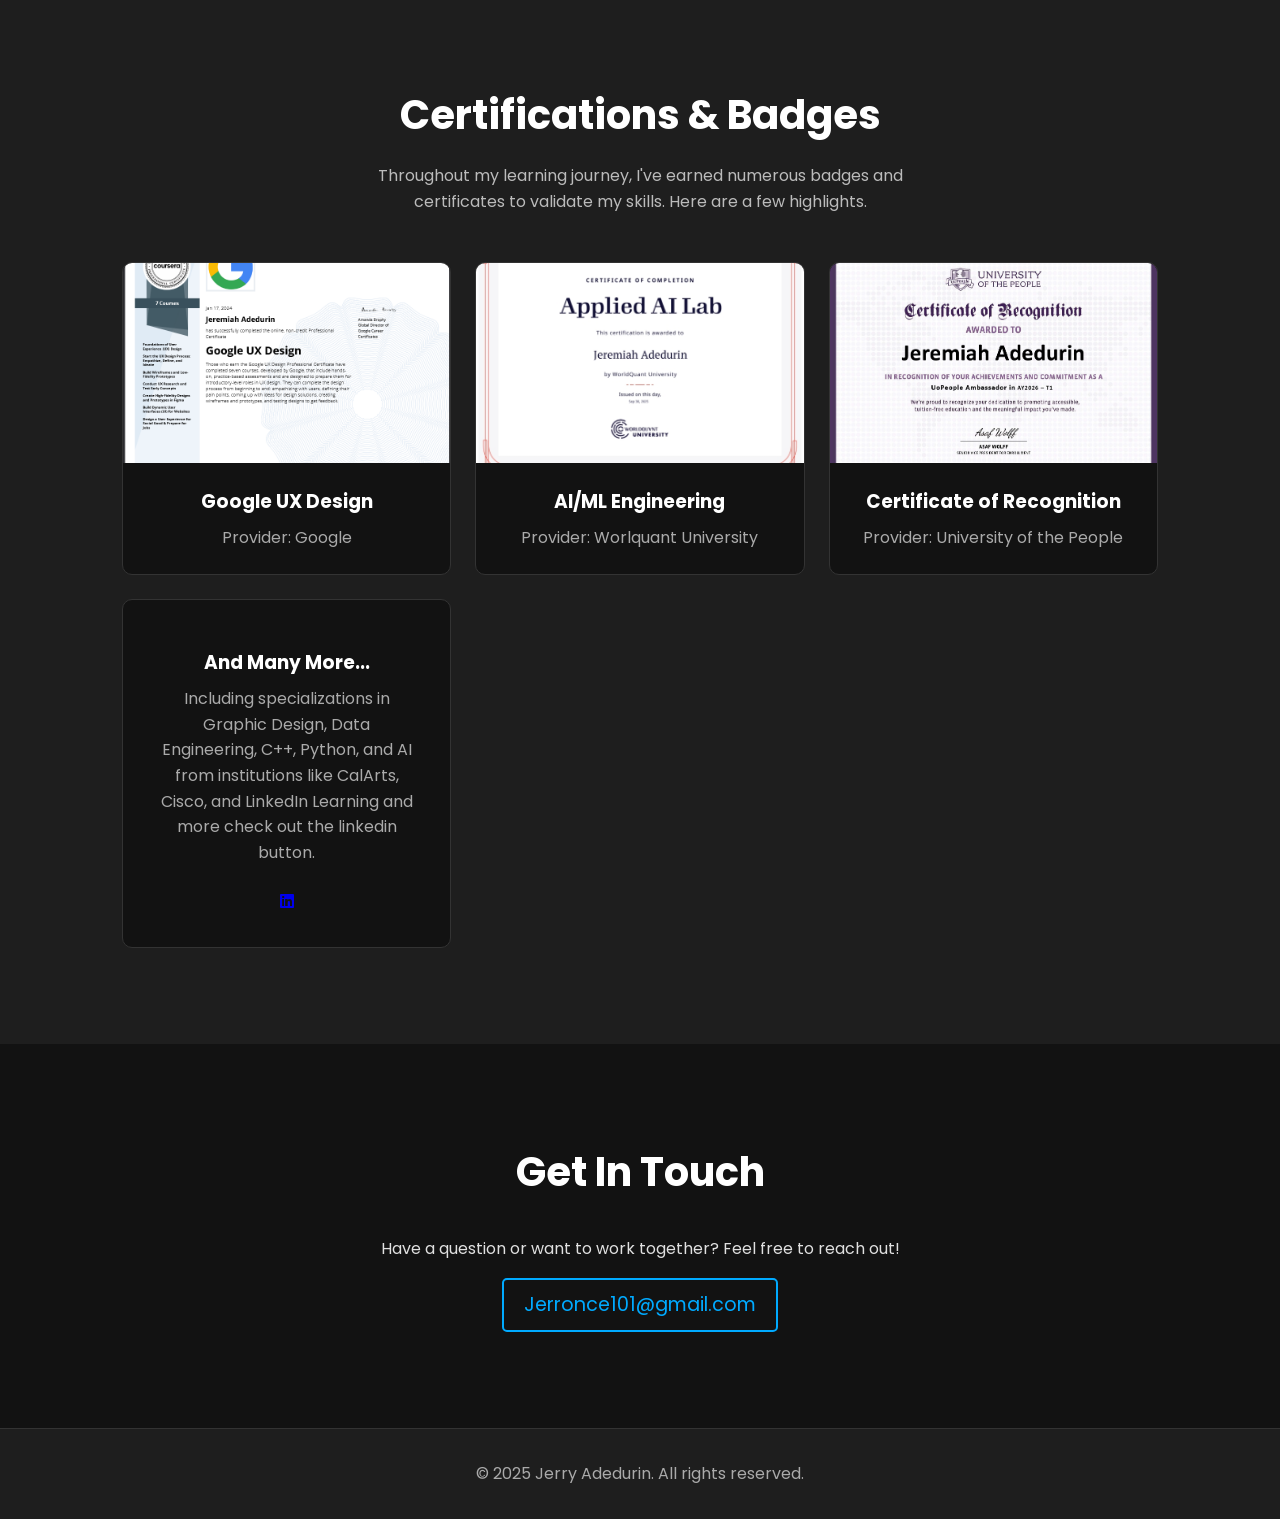
==== commit 787e574d: "Change title to 'Computer Science Graduate' and update bio Updated the title and about section to re" ====
--- a/index.html
+++ b/index.html
@@ -39,7 +39,8 @@
   <main>
     <section id="hero">
       <div class="container">
-        <h1>Designer & Engineer</h1>
+        <h1>Comuputer Science Graduate<h1>
+        <h2>Engineer</h2>
         <p class="subtitle">I have 56+ repositories on GitHub, check my github button to confirm, I create beautiful and functional web and app experiences to solve real-world problems, plus engineering, scroll down to see a lot about me.</p>
         <a href="#projects" class="cta-button">View My Work</a>
       </div>
@@ -50,7 +51,7 @@
         <img src="assets/Jerry.jpg" alt="A photo of Jerry Adedurin" class="profile-pic">
         <div class="about-text">
           <h2>About Me</h2>
-          <p>Hello! I'm Jerry Adedurin, a Computer Science student at the University of the People and a certified AI/ML Engineer. I have 56+ repositories on GitHub feel free to confirm. I specialize in building user-friendly applications and interactive digital experiences, bringing ideas to life with code and design.</p>
+          <p>Hello! I'm Jerry Adedurin, a Computer Science graduate at the University of the People and a certified AI/ML Engineer. I have 56+ repositories on GitHub feel free to confirm. I specialize in building user-friendly applications and interactive digital experiences, bringing ideas to life with code and design.</p>
           <div class="about-buttons">
             <a href="assets/Original CV.pdf" download class="cv-button">Download CV</a>
             <div class="social-links">
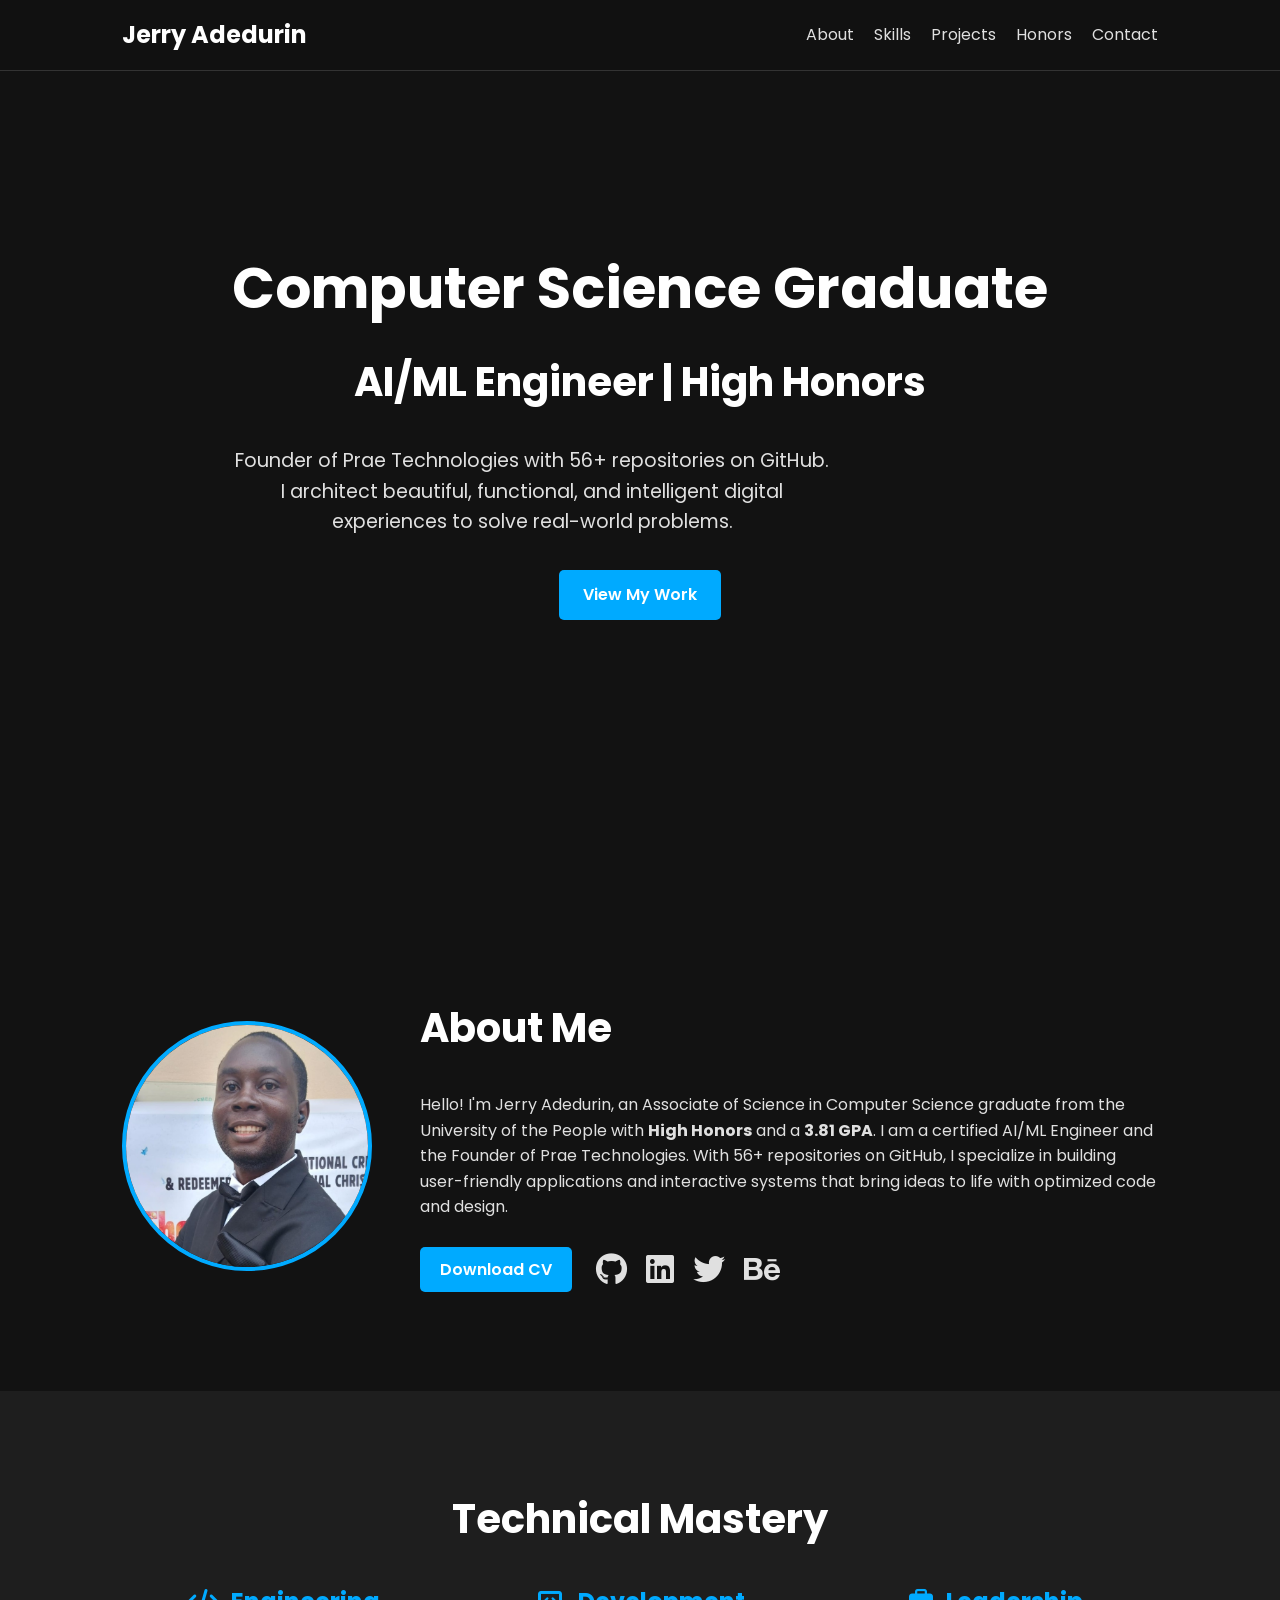
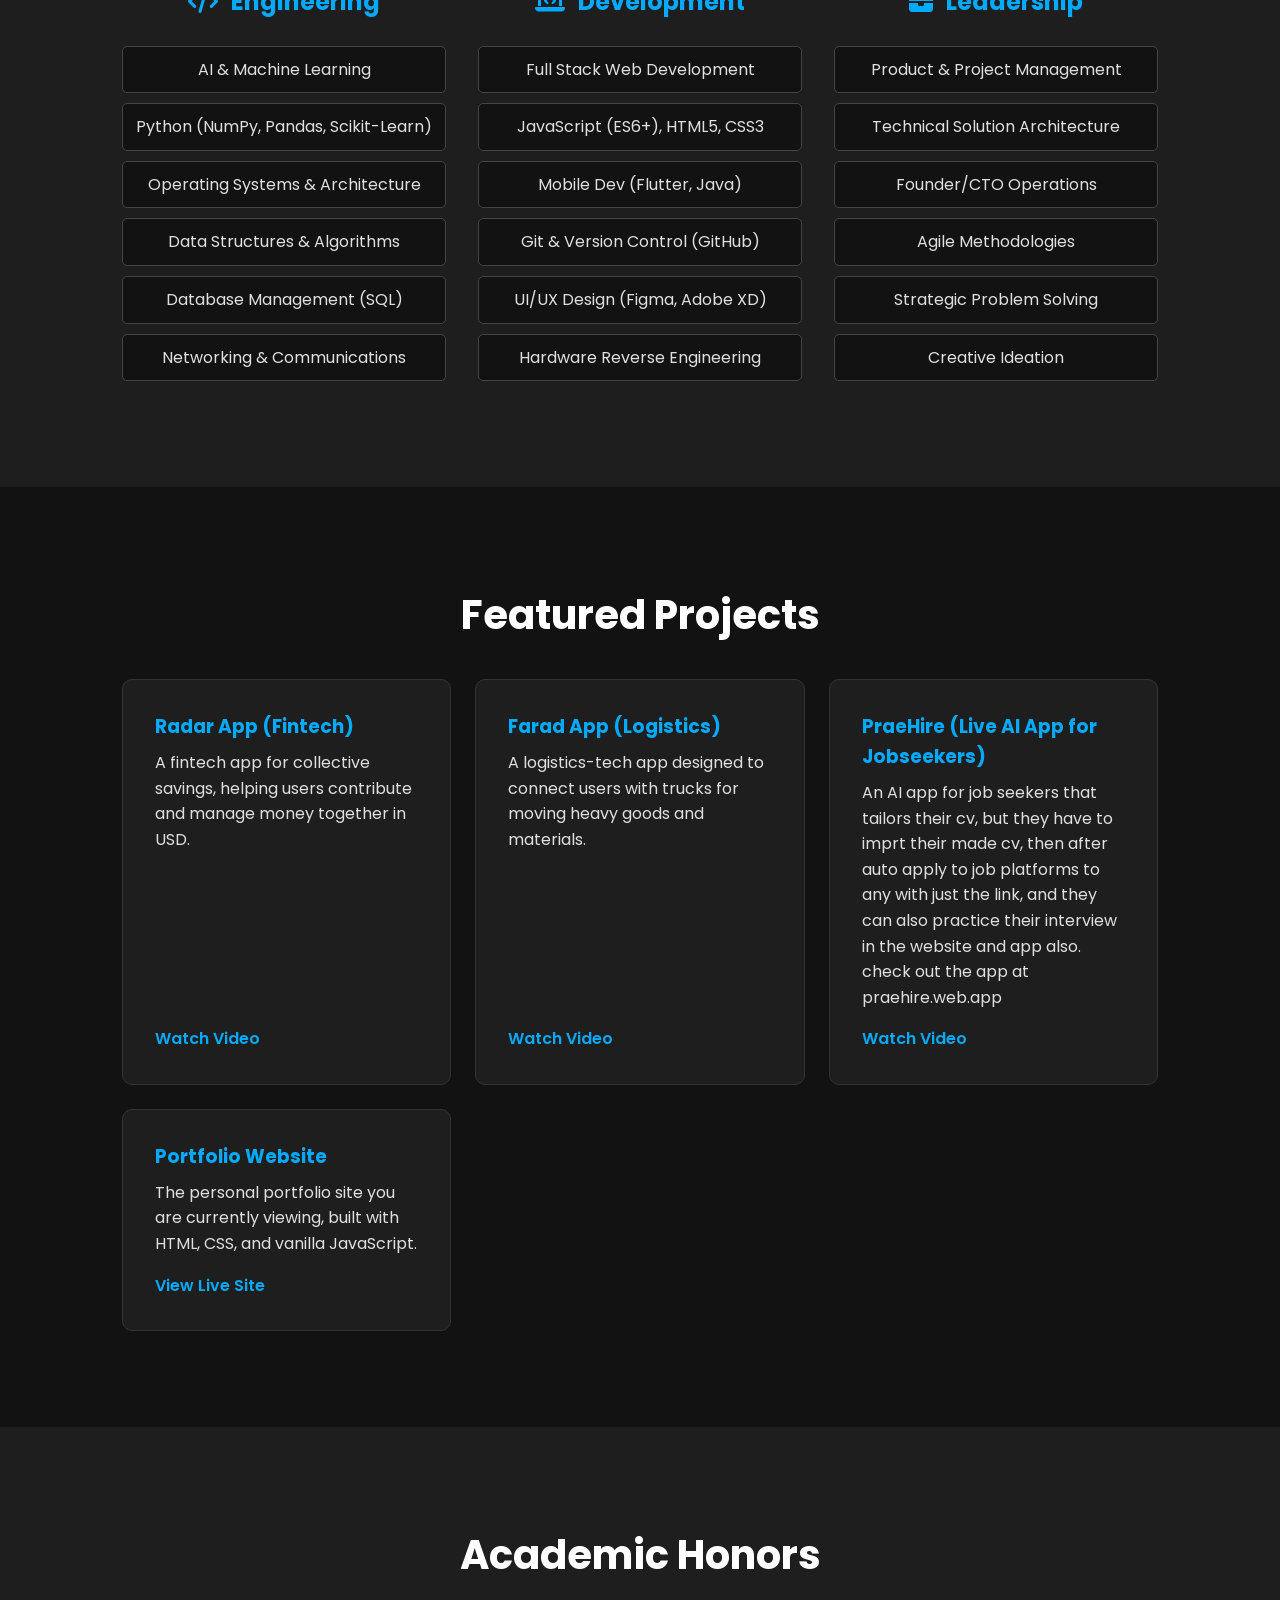
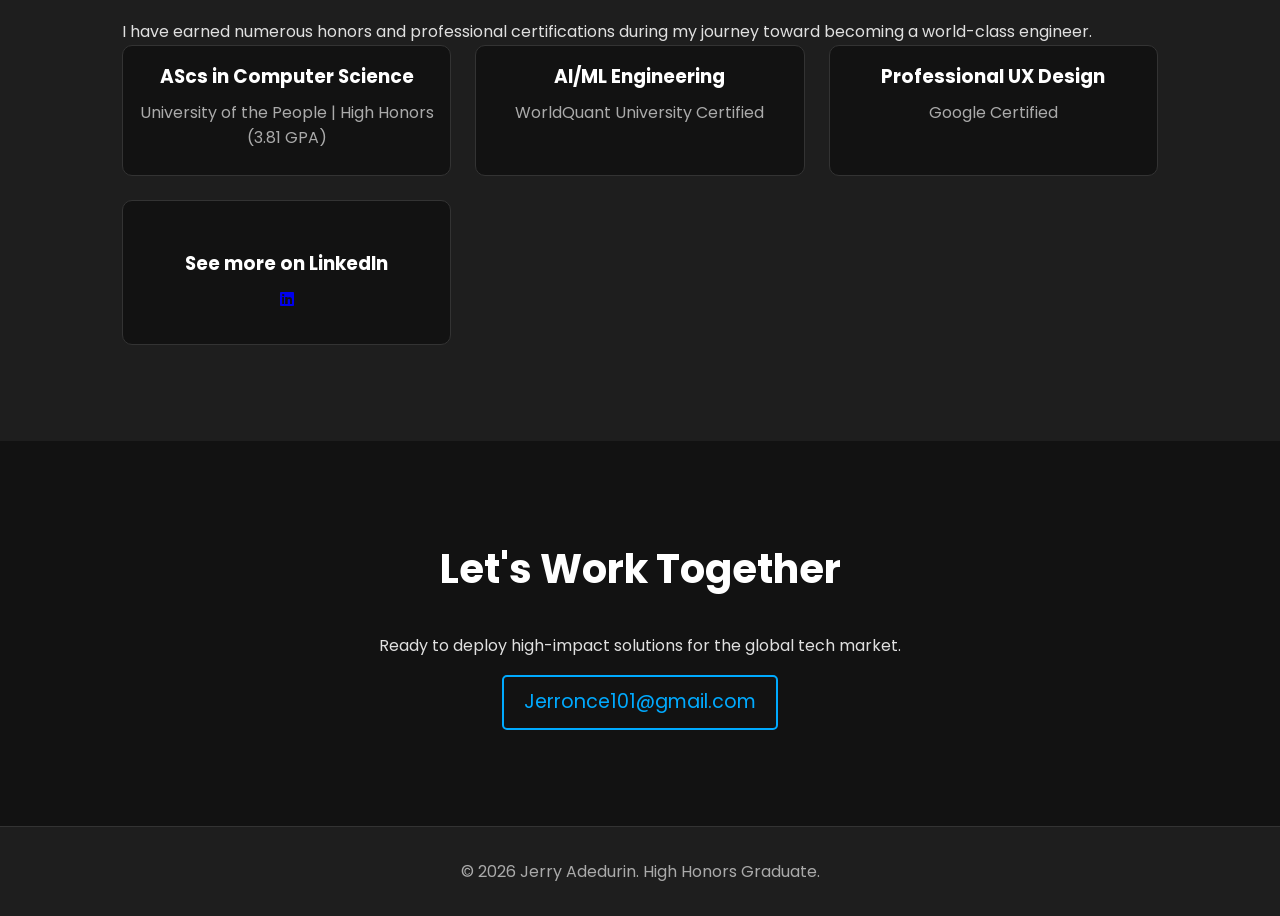
==== commit 17d0466d: "Update portfolio details and improve content" ====
--- a/index.html
+++ b/index.html
@@ -4,8 +4,8 @@
   <meta charset="UTF-8">
   <meta name="viewport" content="width=device-width, initial-scale=1.0">
   
-  <title>Jerry Adedurin — Designer & Engineer</title>
-  <meta name="description" content="Portfolio of Jerry Adedurin, a passionate computer science student, designer, and engineer.">
+  <title>Jerry Adedurin — High-Honors CS Graduate & Engineer</title>
+  <meta name="description" content="Portfolio of Jerry Adedurin, a High-Honors Computer Science graduate and AI/ML engineer.">
   <meta name="author" content="Jerry Adedurin">
   <link rel="canonical" href="https://jerronce.github.io">
   
@@ -14,8 +14,7 @@
   <link href="https://fonts.googleapis.com/css2?family=Poppins:wght@400;600;700&display=swap" rel="stylesheet">
   
   <link rel="stylesheet" href="https://cdnjs.cloudflare.com/ajax/libs/font-awesome/6.5.1/css/all.min.css">
-  <script async src="https://pagead2.googlesyndication.com/pagead/js/adsbygoogle.js?client=ca-pub-6282310482260925"
-     crossorigin="anonymous"></script>
+  <script async src="https://pagead2.googlesyndication.com/pagead/js/adsbygoogle.js?client=ca-pub-6282310482260925" crossorigin="anonymous"></script>
   
   <link rel="stylesheet" href="style.css">
 </head>
@@ -29,7 +28,7 @@
           <li><a href="#about">About</a></li>
           <li><a href="#skills">Skills</a></li>
           <li><a href="#projects">Projects</a></li>
-          <li><a href="#certifications">Certifications</a></li>
+          <li><a href="#certifications">Honors</a></li>
           <li><a href="#contact">Contact</a></li>
         </ul>
       </nav>
@@ -39,19 +38,19 @@
   <main>
     <section id="hero">
       <div class="container">
-        <h1>Comuputer Science Graduate<h1>
-        <h2>Engineer</h2>
-        <p class="subtitle">I have 56+ repositories on GitHub, check my github button to confirm, I create beautiful and functional web and app experiences to solve real-world problems, plus engineering, scroll down to see a lot about me.</p>
+        <h1>Computer Science Graduate</h1>
+        <h2>AI/ML Engineer | High Honors</h2>
+        <p class="subtitle">Founder of Prae Technologies with 56+ repositories on GitHub. I architect beautiful, functional, and intelligent digital experiences to solve real-world problems.</p>
         <a href="#projects" class="cta-button">View My Work</a>
       </div>
     </section>
 
     <section id="about" class="animated-section">
       <div class="container about-container">
-        <img src="assets/Jerry.jpg" alt="A photo of Jerry Adedurin" class="profile-pic">
+        <img src="assets/Jerry.jpg" alt="Jerry Adedurin" class="profile-pic">
         <div class="about-text">
           <h2>About Me</h2>
-          <p>Hello! I'm Jerry Adedurin, a Computer Science graduate at the University of the People and a certified AI/ML Engineer. I have 56+ repositories on GitHub feel free to confirm. I specialize in building user-friendly applications and interactive digital experiences, bringing ideas to life with code and design.</p>
+          <p>Hello! I'm Jerry Adedurin, an Associate of Science in Computer Science graduate from the University of the People with <b>High Honors</b> and a <b>3.81 GPA</b>. I am a certified AI/ML Engineer and the Founder of Prae Technologies. With 56+ repositories on GitHub, I specialize in building user-friendly applications and interactive systems that bring ideas to life with optimized code and design.</p>
           <div class="about-buttons">
             <a href="assets/Original CV.pdf" download class="cv-button">Download CV</a>
             <div class="social-links">
@@ -67,99 +66,39 @@
 
     <section id="skills" class="animated-section">
         <div class="container">
-            <h2>My Skills</h2>
+            <h2>Technical Mastery</h2>
             <div class="skills-grid">
                 <div class="skill-category">
-                    <h3><i class="fas fa-paint-brush"></i> Design</h3>
+                    <h3><i class="fas fa-code"></i> Engineering</h3>
                     <ul>
-                        <li>Figma</li>
-                        <li>Adobe XD</li>
-                        <li>UI/UX Design</li>
-                        <li>Prototyping</li>
-                        <li>User Research</li>
-                        <li>3D Animation</li>
-                        <li>Graphic Design</li>
-                        <li>Wireframing</li>
-                        <li>Visual Design</li>
-                        <li>Interaction Design</li>
-                        <li>Design Thinking</li>
-                        <li>Critical Thinking</li>
-                        <li>Creativity</li>
-                        <li>Attention to Detail</li>
-                        <li>Time Management</li>
-                        <li>Story Boards</li>
-                        <li>Branding</li>
-                        <li>Typography</li>
-                        <li>Color Theory</li>
-                        <li>Adobe Creative Suite</li>
-                        <li>Canva</li>
-                        <li>InVision</li>
-                        <li>Sketch</li>
-                        <li>Usability Testing</li>
-                        <li>Information Architecture</li>
-                        <li>Accessibility</li>
-                        <li>Design Systems</li>
-                        <li>Collaboration</li>
-                        <li>Tree Jacking</li>
-                        <li>Figma Plugins</li>
-                        <li>Motion Design</li>
-                        <li>Balsamiq</li>
-                        <li>Affinity Designer</li>
-                        <li>Adobe Illustrator</li>
-                        <li>Adobe Photoshop</li>
-                        <li>Adobe InDesign</li>
-                        <li>Artworks</li>
+                        <li>AI & Machine Learning</li>
+                        <li>Python (NumPy, Pandas, Scikit-Learn)</li>
+                        <li>Operating Systems & Architecture</li>
+                        <li>Data Structures & Algorithms</li>
+                        <li>Database Management (SQL)</li>
+                        <li>Networking & Communications</li>
                     </ul>
                 </div>
                 <div class="skill-category">
-                    <h3><i class="fas fa-code"></i> Development</h3>
+                    <h3><i class="fas fa-laptop-code"></i> Development</h3>
                     <ul>
-                        <li>HTML5 & CSS3</li>
-                        <li>JavaScript</li>
-                        <li>Python</li>
-                        <li>Flutter</li>
-                        <li>Java</li>
-                        <li>Assembly Language</li>
-                        <li>SQL</li>
-                        <li>Git & GitHub</li>
-                        <li>Gradle</li>
-                        <li>Backend Development</li>
-                        <li>Computer Science</li>
-                        <li>Full Stack Development</li>
-                        <li>Responsive Design</li>
-                        <li>APIs</li>
-                        <li>Debugging</li>
-                        <li>Version Control</li>
-                        <li>Command Line</li>
-                        <li>Web Development</li>
-                        <li>Mobile Development</li>
-                        <li>C++</li>
-                        <li>PyTorch</li>
-                        <li>NumPy</li>
-                        <li>Pandas</li>
-                        <li>Scikit-Learn</li>
-                        <li>TensorFlow</li>
-                        <li>Data Structures</li>
+                        <li>Full Stack Web Development</li>
+                        <li>JavaScript (ES6+), HTML5, CSS3</li>
+                        <li>Mobile Dev (Flutter, Java)</li>
+                        <li>Git & Version Control (GitHub)</li>
+                        <li>UI/UX Design (Figma, Adobe XD)</li>
+                        <li>Hardware Reverse Engineering</li>
                     </ul>
                 </div>
                 <div class="skill-category">
-                    <h3><i class="fas fa-briefcase"></i> Professional</h3>
+                    <h3><i class="fas fa-briefcase"></i> Leadership</h3>
                     <ul>
-                        <li>Project Management</li>
-                        <li>Product Management</li>
-                        <li>Communication</li>
-                        <li>Team Collaboration</li>
-                        <li>Problem Solving</li>
-                        <li>Adaptability</li>
-                        <li>Leadership</li>
-                        <li>Ideation</li>
-                        <li>Market Analysis</li>
+                        <li>Product & Project Management</li>
+                        <li>Technical Solution Architecture</li>
+                        <li>Founder/CTO Operations</li>
                         <li>Agile Methodologies</li>
-                        <li>AI</li>
-                        <li>Programming</li>
-                        <li>Machine Learning</li>
-                        <li>Communication</li>
-                        <li>Presentation Skills</li>
+                        <li>Strategic Problem Solving</li>
+                        <li>Creative Ideation</li>
                     </ul>
                 </div>
             </div>
@@ -168,37 +107,32 @@
 
     <section id="projects" class="animated-section">
       <div class="container">
-        <h2>My Projects</h2>
+        <h2>Featured Projects</h2>
         <div id="projects-container">
-          </div>
+            </div>
       </div>
     </section>
 
     <section id="certifications" class="animated-section">
       <div class="container">
-        <h2>Certifications & Badges</h2>
-        <p class="section-intro">Throughout my learning journey, I've earned numerous badges and certificates to validate my skills. Here are a few highlights.</p>
+        <h2>Academic Honors</h2>
+        <p>I have earned numerous honors and professional certifications during my journey toward becoming a world-class engineer.</p>
         <div class="cert-grid">
           <div class="cert-card">
-            <img src="assets/Ux Google.png" alt="Google UX Design Certificate">
-            <h3>Google UX Design</h3>
-            <p>Provider: Google</p>
+            <h3>AScs in Computer Science</h3>
+            <p>University of the People | High Honors (3.81 GPA)</p>
           </div>
           <div class="cert-card">
-            <img src="assets/AI certificate.jpg" alt="IBM AI/ML Engineering Certificate">
             <h3>AI/ML Engineering</h3>
-            <p>Provider: Worlquant University</p>
+            <p>WorldQuant University Certified</p>
           </div>
-
           <div class="cert-card">
-            <img src="assets/COR Image.jpg" alt="UoPeople Certificate of Recognition">
-            <h3>Certificate of Recognition</h3>
-            <p>Provider: University of the People</p>
+            <h3>Professional UX Design</h3>
+            <p>Google Certified</p>
           </div>
           <div class="cert-card more-certs">
-             <h3>And Many More...</h3>
-             <p>Including specializations in Graphic Design, Data Engineering, C++, Python, and AI from institutions like CalArts, Cisco, and LinkedIn Learning and more check out the linkedin button.</p>
-             <a href="https://www.linkedin.com/in/jerronce" target="_blank" aria-label="LinkedIn"><i class="fab fa-linkedin"></i></a>
+             <h3>See more on LinkedIn</h3>
+             <a href="https://www.linkedin.com/in/jerronce" target="_blank"><i class="fab fa-linkedin"></i></a>
           </div>
         </div>
       </div>
@@ -206,15 +140,15 @@
 
     <section id="contact" class="animated-section">
       <div class="container">
-        <h2>Get In Touch</h2>
-        <p>Have a question or want to work together? Feel free to reach out!</p>
+        <h2>Let's Work Together</h2>
+        <p>Ready to deploy high-impact solutions for the global tech market.</p>
         <a href="mailto:Jerronce101@gmail.com" class="contact-email">Jerronce101@gmail.com</a>
       </div>
     </section>
   </main>
 
   <footer>
-    <p>&copy; 2025 Jerry Adedurin. All rights reserved.</p>
+    <p>&copy; 2026 Jerry Adedurin. High Honors Graduate.</p>
   </footer>
 
   <script src="script.js"></script>
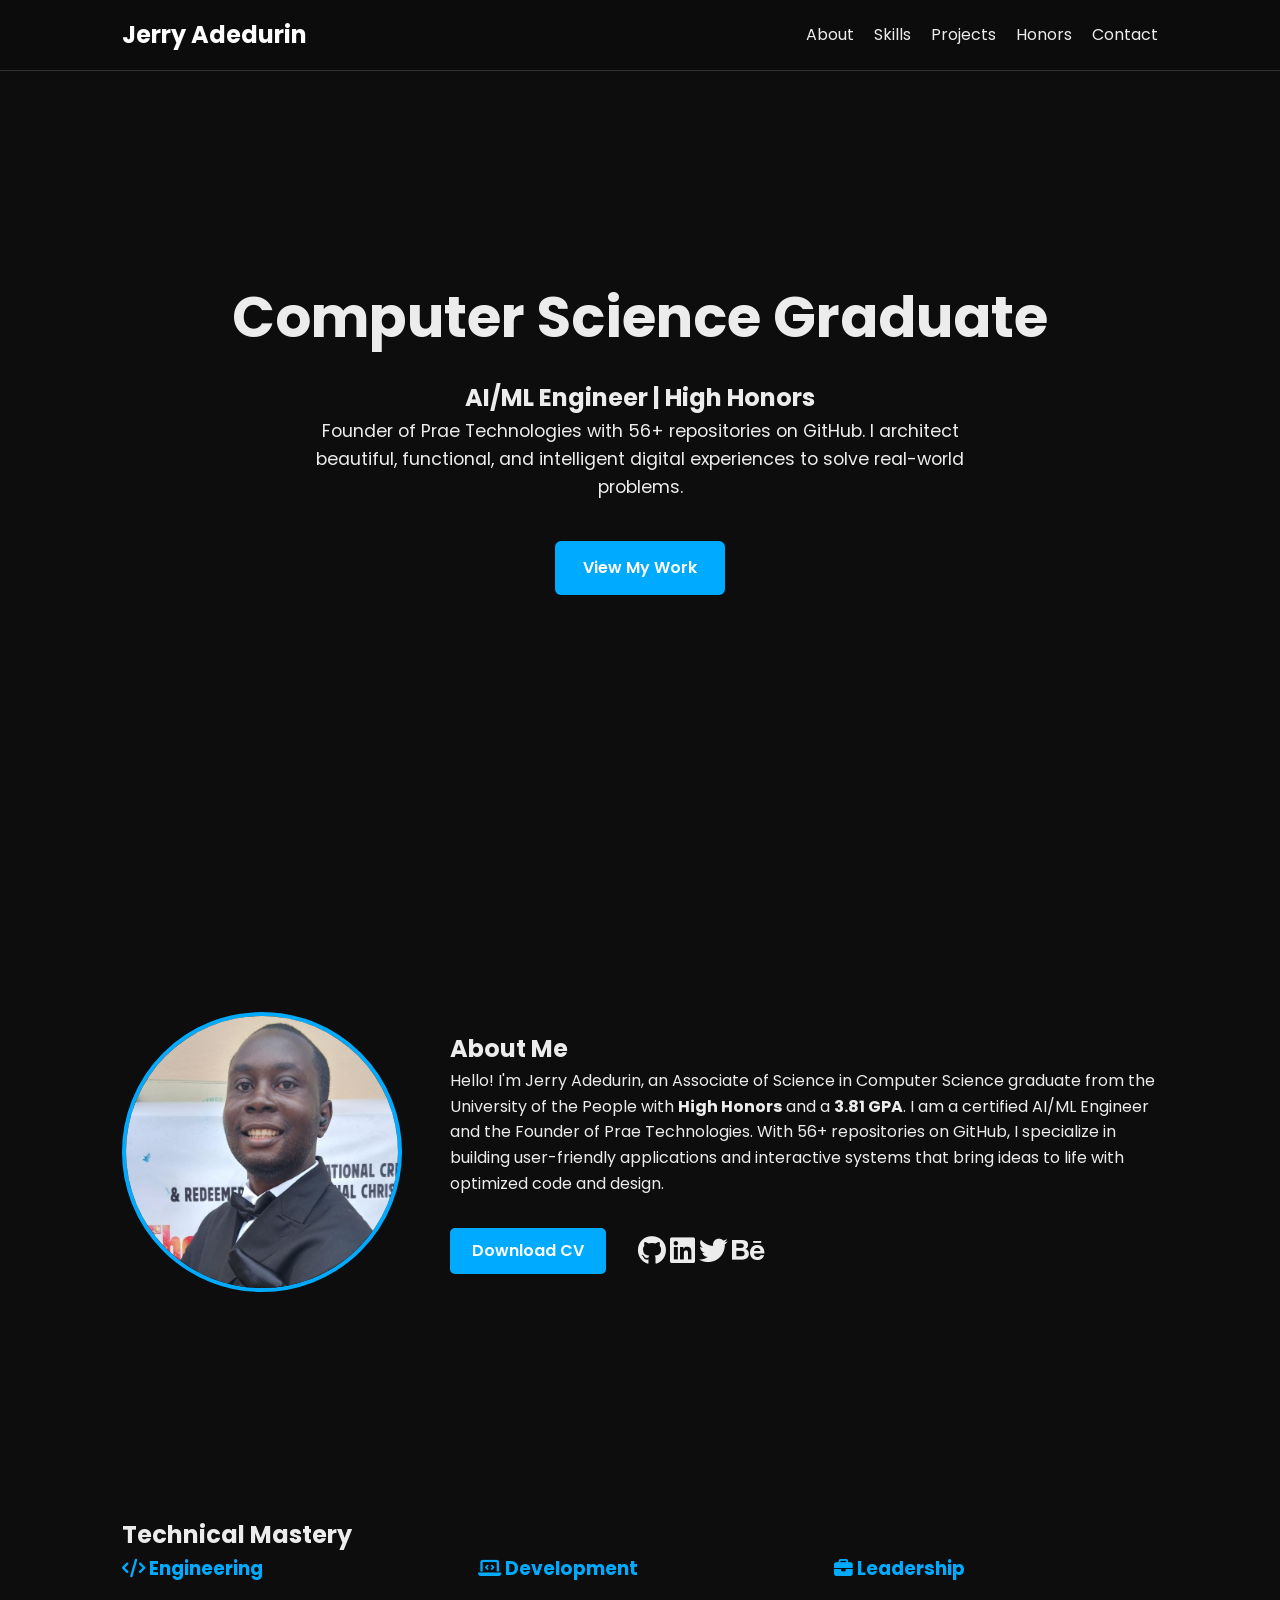
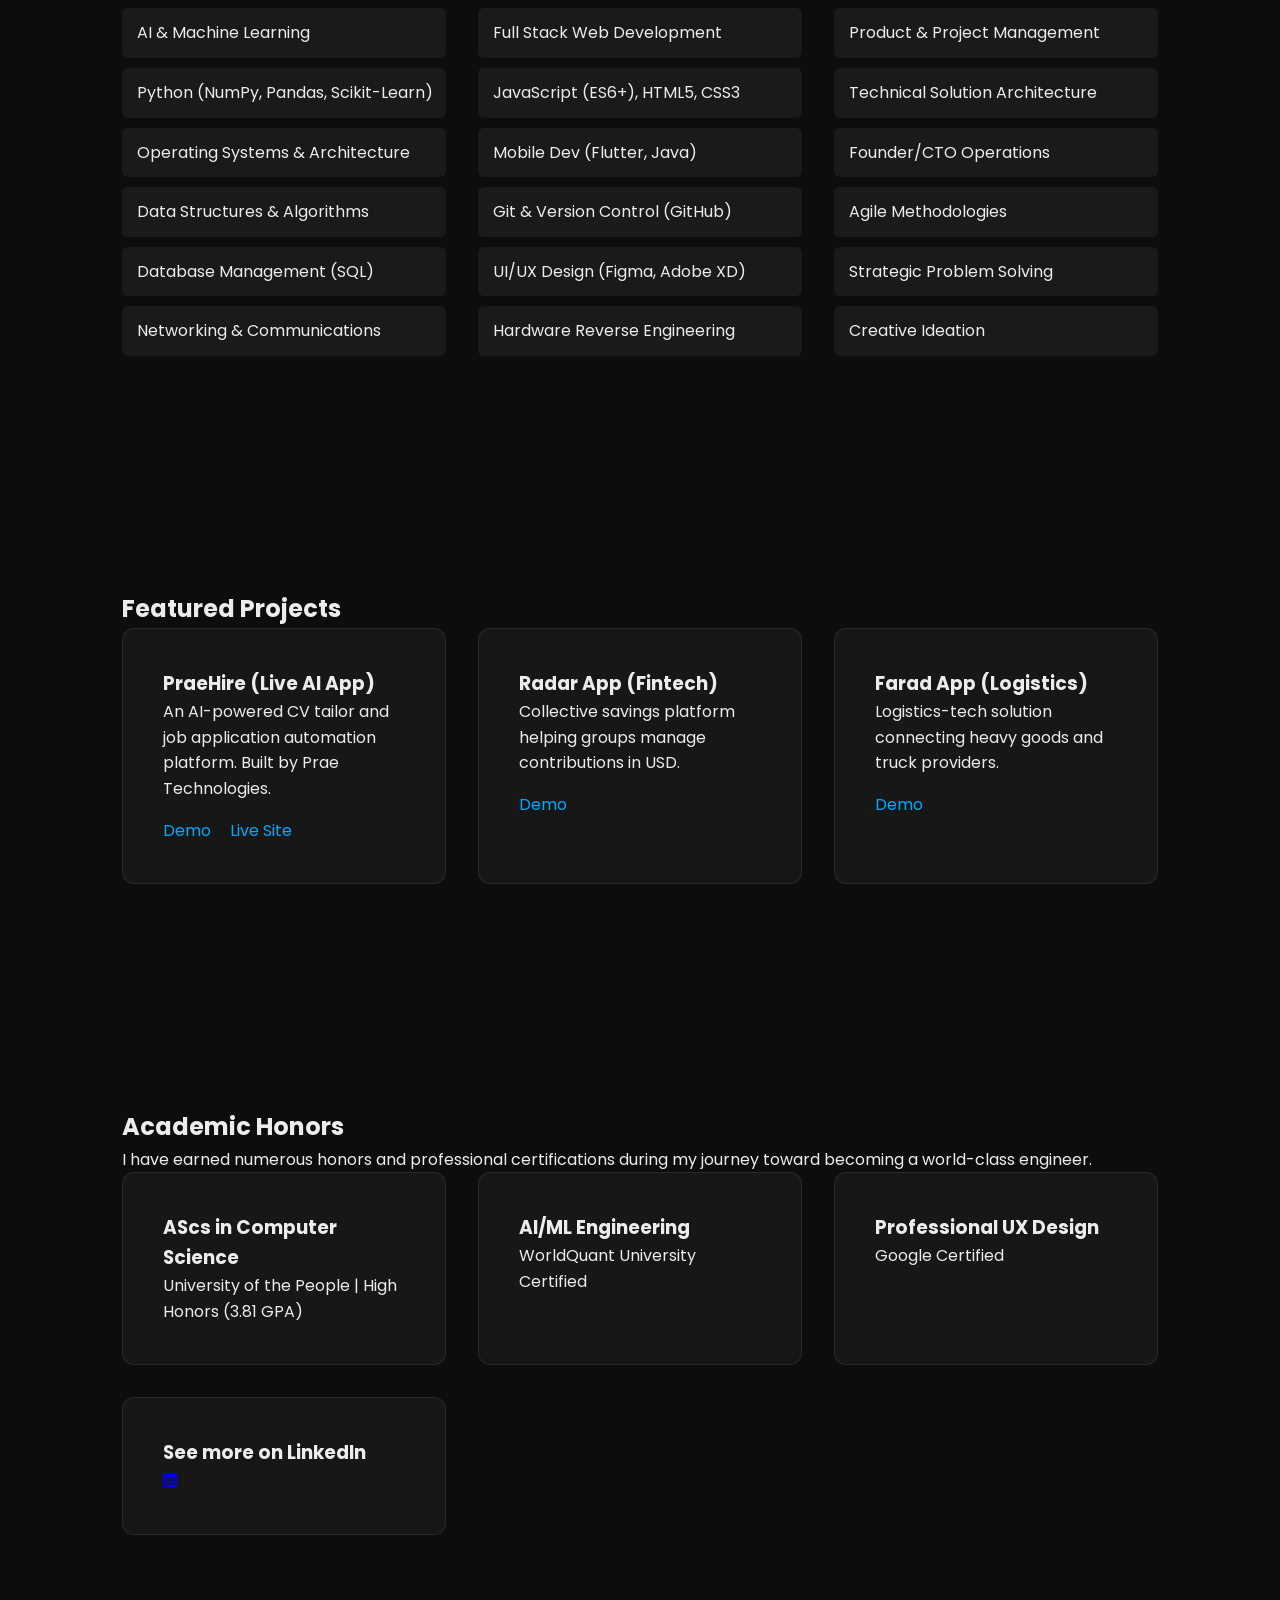
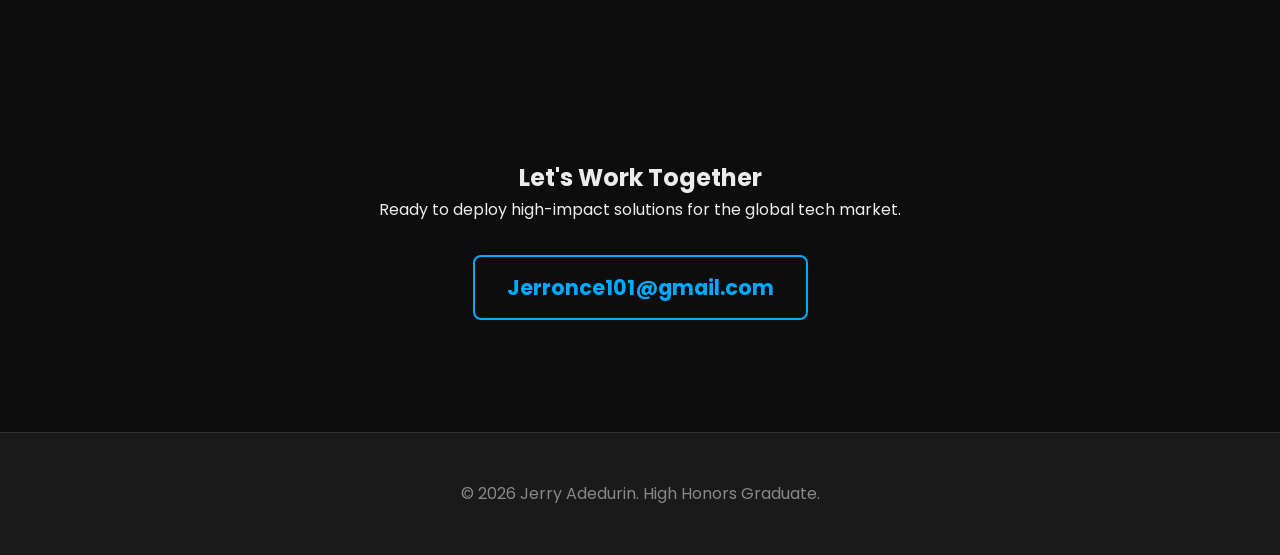
==== commit 53d03cb5: "Update CV download link in index.html" ====
--- a/index.html
+++ b/index.html
@@ -52,7 +52,7 @@
           <h2>About Me</h2>
           <p>Hello! I'm Jerry Adedurin, an Associate of Science in Computer Science graduate from the University of the People with <b>High Honors</b> and a <b>3.81 GPA</b>. I am a certified AI/ML Engineer and the Founder of Prae Technologies. With 56+ repositories on GitHub, I specialize in building user-friendly applications and interactive systems that bring ideas to life with optimized code and design.</p>
           <div class="about-buttons">
-            <a href="assets/Original CV.pdf" download class="cv-button">Download CV</a>
+            <a href="assets/Jerry Adedurin.pdf" download class="cv-button">Download CV</a>
             <div class="social-links">
               <a href="https://github.com/jerronce" target="_blank" aria-label="GitHub"><i class="fab fa-github"></i></a>
               <a href="https://www.linkedin.com/in/jerronce" target="_blank" aria-label="LinkedIn"><i class="fab fa-linkedin"></i></a>
--- a/style.css
+++ b/style.css
@@ -1,386 +1,176 @@
-/* --- Global Styles & Variables --- */
+/* --- Jerry Adedurin Professional Portfolio Styles 2026 --- */
 :root {
-  --primary-color: #00aaff; /* A catchy blue */
-  --background-color: #121212; /* A dark background */
-  --surface-color: #1e1e1e; /* Color for cards and sections */
-  --text-color: #e0e0e0;
+  --primary-color: #00aaff;
+  --primary-glow: rgba(0, 170, 255, 0.3);
+  --background-color: #0d0d0d;
+  --surface-color: #1a1a1a;
+  --text-color: #ececec;
   --heading-color: #ffffff;
 }
 
-* {
-  box-sizing: border-box;
-  margin: 0;
-  padding: 0;
+/* --- Global Resets --- */
+* { box-sizing: border-box; margin: 0; padding: 0; }
+html { scroll-behavior: smooth; }
+body { 
+  font-family: 'Poppins', sans-serif; 
+  background-color: var(--background-color); 
+  color: var(--text-color); 
+  line-height: 1.6; 
+  overflow-x: hidden;
 }
+.container { max-width: 1100px; margin: 0 auto; padding: 0 2rem; }
 
-html {
-  scroll-behavior: smooth;
+/* --- Header & Nav --- */
+header { 
+  background: rgba(13, 13, 13, 0.9); 
+  backdrop-filter: blur(10px); 
+  padding: 1rem 0; 
+  position: fixed; 
+  width: 100%; 
+  top: 0; 
+  z-index: 1000; 
+  border-bottom: 1px solid #333; 
 }
+header .container { display: flex; justify-content: space-between; align-items: center; }
+.logo { color: #fff; text-decoration: none; font-weight: 700; font-size: 1.5rem; }
+header nav ul { list-style: none; display: flex; }
+header nav ul li { margin-left: 20px; }
+header nav ul li a { color: var(--text-color); text-decoration: none; transition: 0.3s; }
+header nav ul li a:hover { color: var(--primary-color); }
 
-body {
-  font-family: 'Poppins', sans-serif;
-  line-height: 1.6;
-  background-color: var(--background-color);
-  color: var(--text-color);
+/* --- Hero Section Fixes --- */
+#hero { 
+  min-height: 100vh; 
+  display: flex; 
+  flex-direction: column;
+  justify-content: center; 
+  align-items: center; 
+  text-align: center; 
+  padding-top: 80px;
 }
-
-.container {
-  max-width: 1100px;
-  margin: 0 auto;
-  padding: 0 2rem;
+#hero h1 { font-size: 3.5rem; margin-bottom: 1rem; }
+#hero .subtitle { 
+  max-width: 700px; 
+  margin: 0 auto 2.5rem auto; /* Fixes jampacking below text */
+  font-size: 1.1rem;
 }
-
-h1, h2, h3 {
-  color: var(--heading-color);
-  margin-bottom: 1rem;
-}
-
-h2 {
-  text-align: center;
-  font-size: 2.5rem;
-  margin-bottom: 2rem;
-}
-
-.section-intro {
-    text-align: center;
-    max-width: 600px;
-    margin: -1rem auto 3rem auto;
-    color: #bbb;
-}
-
-/* --- Animation for Sections --- */
-.animated-section {
-  opacity: 0;
-  transform: translateY(20px);
-  transition: opacity 0.6s ease-out, transform 0.6s ease-out;
-}
-
-.animated-section.is-visible {
-  opacity: 1;
-  transform: translateY(0);
-}
-
-
-/* --- Header & Navigation --- */
-header {
-  background: rgba(18, 18, 18, 0.8);
-  backdrop-filter: blur(10px);
-  padding: 1rem 0;
-  position: fixed;
-  width: 100%;
-  top: 0;
-  z-index: 1000;
-  border-bottom: 1px solid #333;
-}
-
-header .container {
-  display: flex;
-  justify-content: space-between;
+.hero-btns { 
+  display: flex; 
+  gap: 1.5rem; 
+  justify-content: center;
   align-items: center;
 }
 
-.logo {
-  color: var(--heading-color);
-  text-decoration: none;
-  font-weight: 700;
-  font-size: 1.5rem;
+/* --- Buttons --- */
+.cta-button { 
+  background: var(--primary-color); 
+  color: #fff; 
+  padding: 14px 28px; 
+  text-decoration: none; 
+  border-radius: 6px; 
+  font-weight: 600; 
+  animation: pulse 2s infinite; 
+  transition: transform 0.3s ease;
+  display: inline-block;
+}
+.cta-button.secondary { 
+  background: transparent; 
+  border: 2px solid var(--primary-color); 
+  animation: none; 
+}
+.cta-button:hover { transform: translateY(-3px); }
+
+/* --- Sections & Animations --- */
+section { padding: 7rem 0; }
+.animated-section { opacity: 0; transform: translateY(30px); transition: all 0.7s ease-out; }
+.animated-section.is-visible { opacity: 1; transform: translateY(0); }
+
+/* --- About Section --- */
+.about-container { display: flex; align-items: center; gap: 3rem; }
+.profile-pic { 
+  width: 280px; 
+  height: 280px; 
+  border-radius: 50%; 
+  object-fit: cover; 
+  border: 4px solid var(--primary-color); 
+  transition: 0.5s; 
+}
+.profile-pic:hover { box-shadow: 0 0 30px var(--primary-color); transform: scale(1.05); }
+.about-text h2 { text-align: left; }
+.about-buttons { margin-top: 2rem; display: flex; align-items: center; gap: 2rem; }
+.cv-button { background: var(--primary-color); color: #fff; padding: 10px 22px; text-decoration: none; border-radius: 5px; font-weight: 600; }
+.social-links a { color: var(--text-color); font-size: 1.8rem; transition: 0.3s; }
+.social-links a:hover { color: var(--primary-color); }
+
+/* --- Skills & Cards --- */
+.skills-grid, .cert-grid, #projects-container { 
+  display: grid; 
+  grid-template-columns: repeat(auto-fit, minmax(280px, 1fr)); 
+  gap: 2rem; 
+}
+.skill-category h3 { margin-bottom: 1.5rem; color: var(--primary-color); }
+.skill-category ul { list-style: none; }
+.skill-category li { 
+  background: var(--surface-color); 
+  padding: 12px; 
+  margin-bottom: 10px; 
+  border-radius: 6px; 
+  border-left: 3px solid transparent;
+  transition: 0.3s; 
+}
+.skill-category li:hover { 
+  border-left: 3px solid var(--primary-color);
+  transform: translateX(10px); 
+  background: #252525;
 }
 
-header nav ul {
-  list-style: none;
-  display: flex;
+/* Glassmorphism for Cards */
+.project-card, .cert-card { 
+  background: rgba(30, 30, 30, 0.6); 
+  backdrop-filter: blur(10px); 
+  padding: 2.5rem; 
+  border-radius: 12px; 
+  border: 1px solid rgba(255,255,255,0.08); 
+  transition: 0.4s; 
 }
+.project-card:hover { border-color: var(--primary-color); box-shadow: 0 10px 30px var(--primary-glow); }
 
-header nav ul li {
-  margin-left: 20px;
+/* --- Contact Section Fix --- */
+#contact { text-align: center; }
+.contact-email { 
+  display: inline-block; 
+  margin-top: 2rem; 
+  font-size: 1.3rem; 
+  color: var(--primary-color); 
+  text-decoration: none; 
+  border: 2px solid var(--primary-color); 
+  padding: 14px 32px; 
+  border-radius: 8px; 
+  font-weight: 700;
+  transition: all 0.3s ease;
 }
-
-header nav ul li a {
-  color: var(--text-color);
-  text-decoration: none;
-  transition: color 0.3s ease;
-}
-
-header nav ul li a:hover {
-  color: var(--primary-color);
-}
-
-/* --- Hero Section --- */
-#hero {
-  height: 100vh;
-  display: flex;
-  flex-direction: column;
-  justify-content: center;
-  align-items: center;
-  text-align: center;
-  padding-top: 60px; /* Offset for fixed header */
-}
-
-#hero h1 {
-  font-size: 3.5rem;
-}
-
-#hero .subtitle {
-  font-size: 1.2rem;
-  max-width: 600px;
-  margin: 1rem 0 2rem 0;
-}
-
-.cta-button {
-  display: inline-block;
-  background: var(--primary-color);
-  color: #fff;
-  padding: 12px 24px;
-  text-decoration: none;
-  border-radius: 5px;
-  font-weight: 600;
-  transition: transform 0.3s ease;
-}
-
-.cta-button:hover {
-  transform: translateY(-3px);
-}
-
-/* --- Sections General --- */
-section {
-  padding: 6rem 0;
-}
-
-/* --- About Section --- */
-.about-container {
-  display: flex;
-  align-items: center;
-  gap: 3rem;
-}
-
-.profile-pic {
-  width: 250px;
-  height: 250px;
-  border-radius: 50%;
-  object-fit: cover;
-  border: 4px solid var(--primary-color);
-}
-
-.about-text h2 {
-  text-align: left;
-}
-
-.about-buttons {
-    margin-top: 1.5rem;
-    display: flex;
-    align-items: center;
-    gap: 1.5rem;
-}
-
-.cv-button {
-    background: var(--primary-color);
-    color: #fff;
-    padding: 10px 20px;
-    text-decoration: none;
-    border-radius: 5px;
-    font-weight: 600;
-    transition: transform 0.3s ease;
-    white-space: nowrap;
-}
-
-.cv-button:hover {
-    transform: translateY(-3px);
-}
-
-.social-links a {
-  color: var(--text-color);
-  font-size: 2rem;
-  margin-right: 15px;
-  transition: color 0.3s ease;
-}
-
-.social-links a:hover {
-  color: var(--primary-color);
-}
-
-/* --- Skills Section --- */
-#skills {
-    background-color: var(--surface-color);
-}
-
-.skills-grid {
-    display: grid;
-    grid-template-columns: repeat(auto-fit, minmax(250px, 1fr));
-    gap: 2rem;
-    text-align: center;
-}
-
-.skill-category h3 {
-    color: var(--primary-color);
-    font-size: 1.5rem;
-    margin-bottom: 1.5rem;
-}
-
-.skill-category h3 i {
-    margin-right: 0.5rem;
-}
-
-.skill-category ul {
-    list-style: none;
-    padding: 0;
-}
-
-.skill-category ul li {
-    background: var(--background-color);
-    padding: 10px;
-    margin-bottom: 10px;
-    border-radius: 5px;
-    border: 1px solid #444;
-}
-
-
-/* --- Projects Section --- */
-#projects {
-  background-color: var(--background-color);
-}
-
-#projects-container {
-  display: grid;
-  grid-template-columns: repeat(auto-fit, minmax(300px, 1fr));
-  gap: 1.5rem;
-}
-
-.project-card {
-  background: var(--surface-color);
-  padding: 2rem;
-  border-radius: 10px;
-  border: 1px solid #333;
-  transition: transform 0.3s ease, box-shadow 0.3s ease;
-  display: flex;
-  flex-direction: column;
-}
-
-.project-card:hover {
-  transform: translateY(-5px);
-  box-shadow: 0 10px 20px rgba(0, 0, 0, 0.2);
-}
-
-.project-card h3 {
-  color: var(--primary-color);
-  margin-bottom: 0.5rem;
-}
-
-.project-card p {
-  margin-bottom: 1rem;
-  flex-grow: 1; /* Makes description take up available space */
-}
-
-.project-links {
-    margin-top: auto; /* Pushes links to the bottom */
-}
-
-.project-links a {
-  color: var(--primary-color);
-  text-decoration: none;
-  font-weight: 600;
-  margin-right: 15px;
-}
-
-/* --- Certifications Section --- */
-#certifications {
-    background-color: var(--surface-color);
-}
-
-.cert-grid {
-    display: grid;
-    grid-template-columns: repeat(auto-fit, minmax(280px, 1fr));
-    gap: 1.5rem;
-}
-
-.cert-card {
-    background: var(--background-color);
-    border: 1px solid #333;
-    border-radius: 10px;
-    overflow: hidden;
-    text-align: center;
-    transition: transform 0.3s ease;
-}
-
-.cert-card:hover {
-    transform: translateY(-5px);
-}
-
-.cert-card img {
-    width: 100%;
-    height: 200px;
-    object-fit: cover;
-}
-
-.cert-card h3 {
-    margin: 1rem 0 0.5rem 0;
-    color: var(--heading-color);
-}
-
-.cert-card p {
-    color: #aaa;
-    padding-bottom: 1.5rem;
-}
-
-.cert-card.more-certs {
-    display: flex;
-    flex-direction: column;
-    justify-content: center;
-    align-items: center;
-    padding: 2rem;
-}
-
-/* --- Contact Section --- */
-#contact {
-  text-align: center;
-  background-color: var(--background-color);
-}
-
-.contact-email {
-  display: inline-block;
-  margin-top: 1rem;
-  font-size: 1.2rem;
-  color: var(--primary-color);
-  text-decoration: none;
-  border: 2px solid var(--primary-color);
-  padding: 10px 20px;
-  border-radius: 5px;
-  transition: background-color 0.3s, color 0.3s;
-}
-
-.contact-email:hover {
-  background-color: var(--primary-color);
-  color: #fff;
+.contact-email:hover { 
+  background: var(--primary-color); 
+  color: #fff; 
+  box-shadow: 0 0 20px var(--primary-glow);
+  transform: scale(1.05);
 }
 
 /* --- Footer --- */
-footer {
-  text-align: center;
-  background: var(--surface-color);
-  color: #aaa;
-  padding: 2rem 0;
-  border-top: 1px solid #333;
+footer { padding: 3rem; text-align: center; background: var(--surface-color); border-top: 1px solid #333; color: #888; }
+
+/* --- Animations --- */
+@keyframes pulse { 
+  0% { box-shadow: 0 0 0 0 rgba(0, 170, 255, 0.6); } 
+  70% { box-shadow: 0 0 0 12px rgba(0, 170, 255, 0); } 
+  100% { box-shadow: 0 0 0 0 rgba(0, 170, 255, 0); } 
 }
 
-/* --- Responsive Design --- */
-@media (max-width: 768px) {
-  #hero h1 {
-    font-size: 2.5rem;
-  }
-  
-  .about-container {
-    flex-direction: column;
-    text-align: center;
-  }
-  
-  .about-text h2 {
-    text-align: center;
-  }
-
-  .about-buttons {
-      justify-content: center;
-  }
-
-  header nav ul {
-      display: none; /* Simple responsive menu, can be improved with JS */
-  }
-}+/* --- Responsive Adjustments --- */
+@media (max-width: 768px) { 
+  #hero h1 { font-size: 2.8rem; }
+  .hero-btns { flex-direction: column; width: 100%; max-width: 300px; margin: 2rem auto 0; }
+  .about-container { flex-direction: column; text-align: center; } 
+  .about-text h2 { text-align: center; }
+  .about-buttons { justify-content: center; flex-direction: column; }
+}
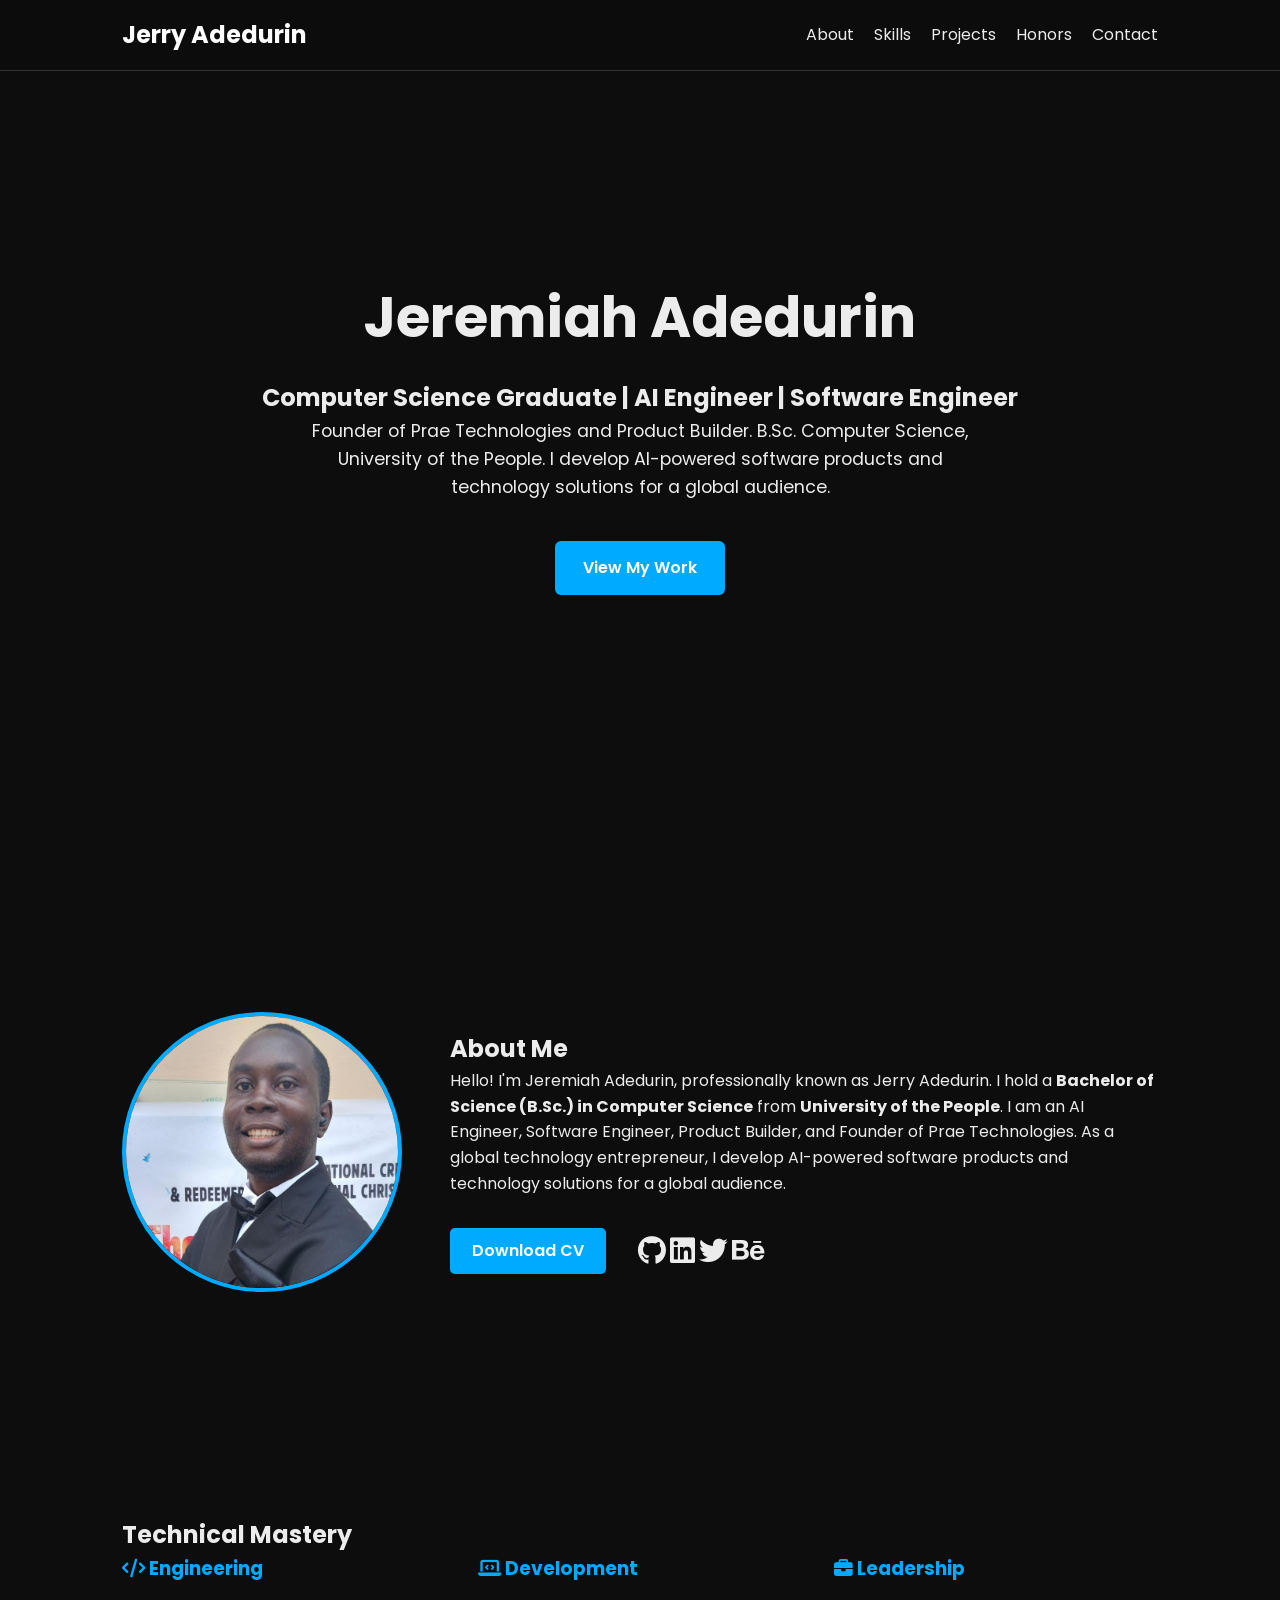
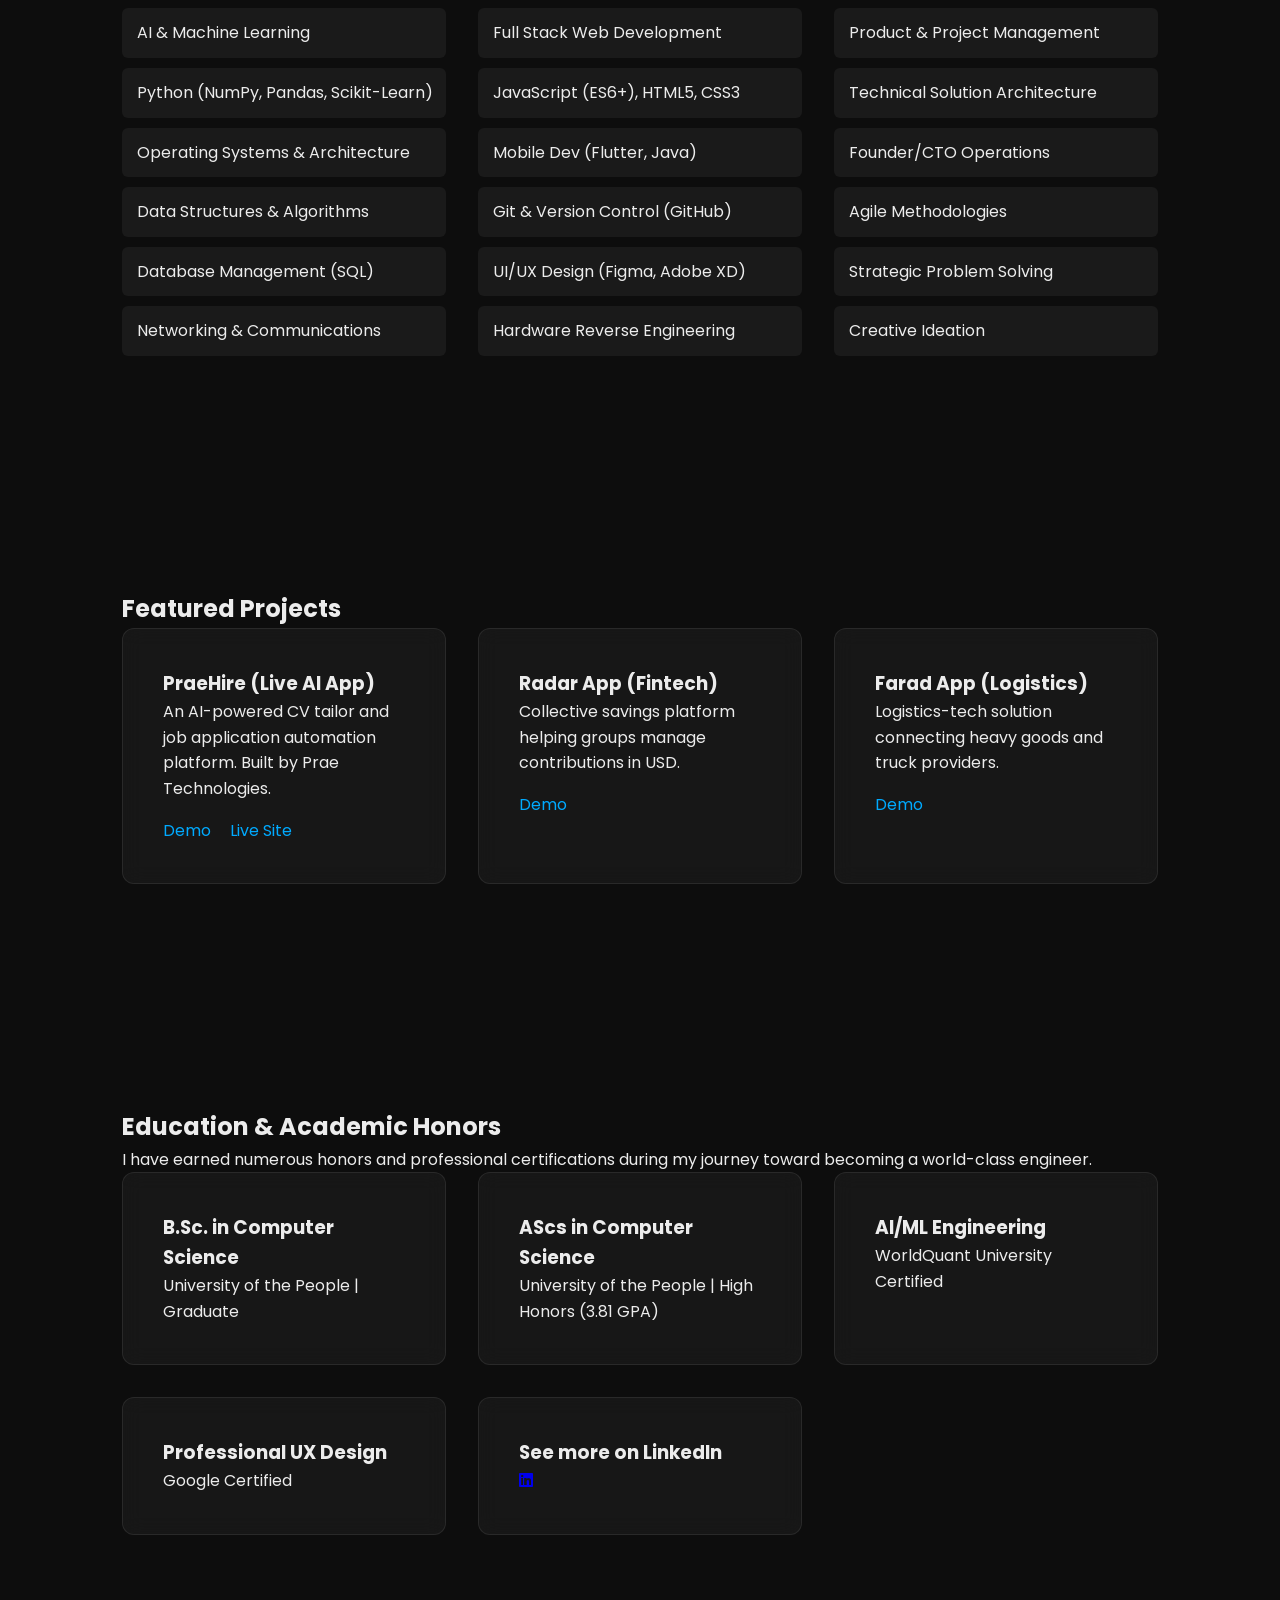
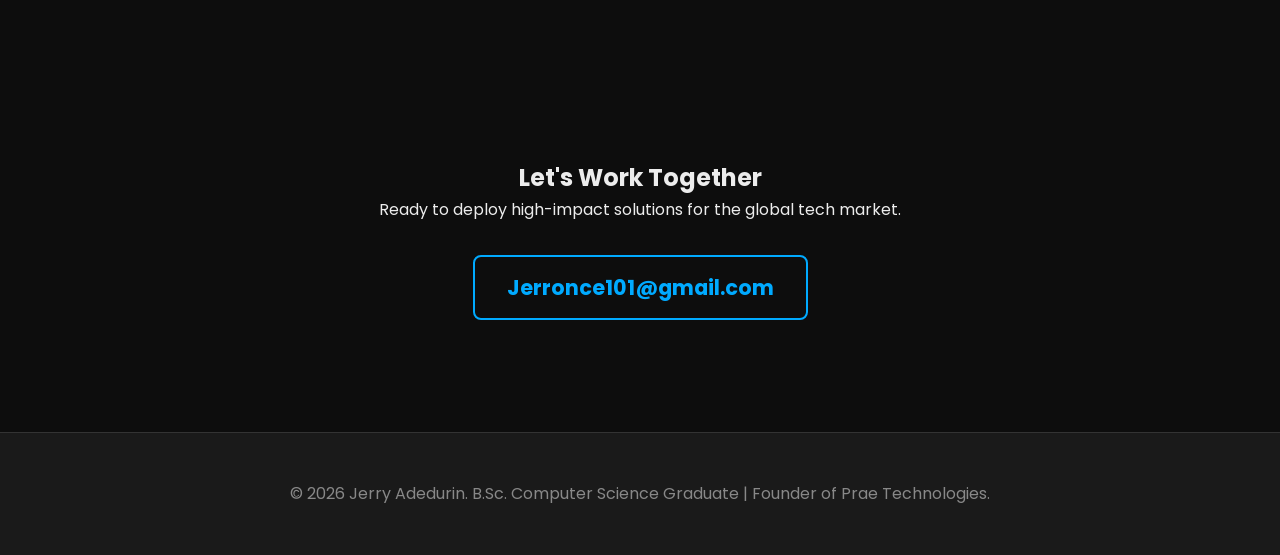
==== commit eecb0722: "Update graduate identity and professional biography" ====
--- a/index.html
+++ b/index.html
@@ -1,156 +1,178 @@
-<!DOCTYPE html>
-<html lang="en">
-<head>
-  <meta charset="UTF-8">
-  <meta name="viewport" content="width=device-width, initial-scale=1.0">
-  
-  <title>Jerry Adedurin — High-Honors CS Graduate & Engineer</title>
-  <meta name="description" content="Portfolio of Jerry Adedurin, a High-Honors Computer Science graduate and AI/ML engineer.">
-  <meta name="author" content="Jerry Adedurin">
-  <link rel="canonical" href="https://jerronce.github.io">
-  
-  <link rel="preconnect" href="https://fonts.googleapis.com">
-  <link rel="preconnect" href="https://fonts.gstatic.com" crossorigin>
-  <link href="https://fonts.googleapis.com/css2?family=Poppins:wght@400;600;700&display=swap" rel="stylesheet">
-  
-  <link rel="stylesheet" href="https://cdnjs.cloudflare.com/ajax/libs/font-awesome/6.5.1/css/all.min.css">
-  <script async src="https://pagead2.googlesyndication.com/pagead/js/adsbygoogle.js?client=ca-pub-6282310482260925" crossorigin="anonymous"></script>
-  
-  <link rel="stylesheet" href="style.css">
-</head>
-<body>
-
-  <header>
-    <div class="container">
-      <a href="#" class="logo">Jerry Adedurin</a>
-      <nav>
-        <ul>
-          <li><a href="#about">About</a></li>
-          <li><a href="#skills">Skills</a></li>
-          <li><a href="#projects">Projects</a></li>
-          <li><a href="#certifications">Honors</a></li>
-          <li><a href="#contact">Contact</a></li>
-        </ul>
-      </nav>
-    </div>
-  </header>
-
-  <main>
-    <section id="hero">
-      <div class="container">
-        <h1>Computer Science Graduate</h1>
-        <h2>AI/ML Engineer | High Honors</h2>
-        <p class="subtitle">Founder of Prae Technologies with 56+ repositories on GitHub. I architect beautiful, functional, and intelligent digital experiences to solve real-world problems.</p>
-        <a href="#projects" class="cta-button">View My Work</a>
-      </div>
-    </section>
-
-    <section id="about" class="animated-section">
-      <div class="container about-container">
-        <img src="assets/Jerry.jpg" alt="Jerry Adedurin" class="profile-pic">
-        <div class="about-text">
-          <h2>About Me</h2>
-          <p>Hello! I'm Jerry Adedurin, an Associate of Science in Computer Science graduate from the University of the People with <b>High Honors</b> and a <b>3.81 GPA</b>. I am a certified AI/ML Engineer and the Founder of Prae Technologies. With 56+ repositories on GitHub, I specialize in building user-friendly applications and interactive systems that bring ideas to life with optimized code and design.</p>
-          <div class="about-buttons">
-            <a href="assets/Jerry Adedurin.pdf" download class="cv-button">Download CV</a>
-            <div class="social-links">
-              <a href="https://github.com/jerronce" target="_blank" aria-label="GitHub"><i class="fab fa-github"></i></a>
-              <a href="https://www.linkedin.com/in/jerronce" target="_blank" aria-label="LinkedIn"><i class="fab fa-linkedin"></i></a>
-              <a href="https://twitter.com/Jerronce" target="_blank" aria-label="Twitter"><i class="fab fa-twitter"></i></a>
-              <a href="https://www.behance.net/Jerronce" target="_blank" aria-label="Behance"><i class="fab fa-behance"></i></a>
-            </div>
-          </div>
-        </div>
-      </div>
-    </section>
-
-    <section id="skills" class="animated-section">
-        <div class="container">
-            <h2>Technical Mastery</h2>
-            <div class="skills-grid">
-                <div class="skill-category">
-                    <h3><i class="fas fa-code"></i> Engineering</h3>
-                    <ul>
-                        <li>AI & Machine Learning</li>
-                        <li>Python (NumPy, Pandas, Scikit-Learn)</li>
-                        <li>Operating Systems & Architecture</li>
-                        <li>Data Structures & Algorithms</li>
-                        <li>Database Management (SQL)</li>
-                        <li>Networking & Communications</li>
-                    </ul>
-                </div>
-                <div class="skill-category">
-                    <h3><i class="fas fa-laptop-code"></i> Development</h3>
-                    <ul>
-                        <li>Full Stack Web Development</li>
-                        <li>JavaScript (ES6+), HTML5, CSS3</li>
-                        <li>Mobile Dev (Flutter, Java)</li>
-                        <li>Git & Version Control (GitHub)</li>
-                        <li>UI/UX Design (Figma, Adobe XD)</li>
-                        <li>Hardware Reverse Engineering</li>
-                    </ul>
-                </div>
-                <div class="skill-category">
-                    <h3><i class="fas fa-briefcase"></i> Leadership</h3>
-                    <ul>
-                        <li>Product & Project Management</li>
-                        <li>Technical Solution Architecture</li>
-                        <li>Founder/CTO Operations</li>
-                        <li>Agile Methodologies</li>
-                        <li>Strategic Problem Solving</li>
-                        <li>Creative Ideation</li>
-                    </ul>
-                </div>
-            </div>
-        </div>
-    </section>
-
-    <section id="projects" class="animated-section">
-      <div class="container">
-        <h2>Featured Projects</h2>
-        <div id="projects-container">
-            </div>
-      </div>
-    </section>
-
-    <section id="certifications" class="animated-section">
-      <div class="container">
-        <h2>Academic Honors</h2>
-        <p>I have earned numerous honors and professional certifications during my journey toward becoming a world-class engineer.</p>
-        <div class="cert-grid">
-          <div class="cert-card">
-            <h3>AScs in Computer Science</h3>
-            <p>University of the People | High Honors (3.81 GPA)</p>
-          </div>
-          <div class="cert-card">
-            <h3>AI/ML Engineering</h3>
-            <p>WorldQuant University Certified</p>
-          </div>
-          <div class="cert-card">
-            <h3>Professional UX Design</h3>
-            <p>Google Certified</p>
-          </div>
-          <div class="cert-card more-certs">
-             <h3>See more on LinkedIn</h3>
-             <a href="https://www.linkedin.com/in/jerronce" target="_blank"><i class="fab fa-linkedin"></i></a>
-          </div>
-        </div>
-      </div>
-    </section>
-
-    <section id="contact" class="animated-section">
-      <div class="container">
-        <h2>Let's Work Together</h2>
-        <p>Ready to deploy high-impact solutions for the global tech market.</p>
-        <a href="mailto:Jerronce101@gmail.com" class="contact-email">Jerronce101@gmail.com</a>
-      </div>
-    </section>
-  </main>
-
-  <footer>
-    <p>&copy; 2026 Jerry Adedurin. High Honors Graduate.</p>
-  </footer>
-
-  <script src="script.js"></script>
-</body>
-</html>
+<!DOCTYPE html>
+<html lang="en">
+<head>
+  <meta charset="UTF-8">
+  <meta name="viewport" content="width=device-width, initial-scale=1.0">
+  
+  <title>Jeremiah Adedurin | Computer Science Graduate | AI Engineer | Software Engineer | Founder of Prae Technologies</title>
+  <meta name="description" content="Jeremiah (Jerry) Adedurin, B.Sc. Computer Science graduate of University of the People, AI Engineer, Software Engineer, Product Builder, and Founder of Prae Technologies.">
+  <meta name="author" content="Jerry Adedurin">
+  <link rel="canonical" href="https://jerronce.github.io">
+  <meta property="og:title" content="Jeremiah Adedurin | AI Engineer | Software Engineer">
+  <meta property="og:description" content="B.Sc. Computer Science graduate of University of the People and Founder of Prae Technologies, building AI-powered products for a global audience.">
+  <meta property="og:type" content="profile">
+  <meta property="og:url" content="https://jerronce.github.io/">
+  <meta name="twitter:card" content="summary">
+  <meta name="twitter:description" content="Computer Science Graduate | AI Engineer | Software Engineer | Founder of Prae Technologies">
+  <script type="application/ld+json">
+    {
+      "@context": "https://schema.org",
+      "@type": "Person",
+      "name": "Jeremiah Adedurin",
+      "alternateName": "Jerry Adedurin",
+      "url": "https://jerronce.github.io/",
+      "jobTitle": ["Founder of Prae Technologies", "AI Engineer", "Software Engineer", "Product Builder"],
+      "alumniOf": { "@type": "CollegeOrUniversity", "name": "University of the People" },
+      "hasCredential": { "@type": "EducationalOccupationalCredential", "name": "Bachelor of Science (B.Sc.) in Computer Science", "credentialCategory": "Bachelor's degree" }
+    }
+  </script>
+  
+  <link rel="preconnect" href="https://fonts.googleapis.com">
+  <link rel="preconnect" href="https://fonts.gstatic.com" crossorigin>
+  <link href="https://fonts.googleapis.com/css2?family=Poppins:wght@400;600;700&display=swap" rel="stylesheet">
+  
+  <link rel="stylesheet" href="https://cdnjs.cloudflare.com/ajax/libs/font-awesome/6.5.1/css/all.min.css">
+  <script async src="https://pagead2.googlesyndication.com/pagead/js/adsbygoogle.js?client=ca-pub-6282310482260925" crossorigin="anonymous"></script>
+  
+  <link rel="stylesheet" href="style.css">
+</head>
+<body>
+
+  <header>
+    <div class="container">
+      <a href="#" class="logo">Jerry Adedurin</a>
+      <nav>
+        <ul>
+          <li><a href="#about">About</a></li>
+          <li><a href="#skills">Skills</a></li>
+          <li><a href="#projects">Projects</a></li>
+          <li><a href="#certifications">Honors</a></li>
+          <li><a href="#contact">Contact</a></li>
+        </ul>
+      </nav>
+    </div>
+  </header>
+
+  <main>
+    <section id="hero">
+      <div class="container">
+        <h1>Jeremiah Adedurin</h1>
+        <h2>Computer Science Graduate | AI Engineer | Software Engineer</h2>
+        <p class="subtitle">Founder of Prae Technologies and Product Builder. B.Sc. Computer Science, University of the People. I develop AI-powered software products and technology solutions for a global audience.</p>
+        <a href="#projects" class="cta-button">View My Work</a>
+      </div>
+    </section>
+
+    <section id="about" class="animated-section">
+      <div class="container about-container">
+        <img src="assets/Jerry.jpg" alt="Jerry Adedurin" class="profile-pic">
+        <div class="about-text">
+          <h2>About Me</h2>
+          <p>Hello! I'm Jeremiah Adedurin, professionally known as Jerry Adedurin. I hold a <b>Bachelor of Science (B.Sc.) in Computer Science</b> from <b>University of the People</b>. I am an AI Engineer, Software Engineer, Product Builder, and Founder of Prae Technologies. As a global technology entrepreneur, I develop AI-powered software products and technology solutions for a global audience.</p>
+          <div class="about-buttons">
+            <a href="assets/Jerry Adedurin Graduate.pdf" download class="cv-button">Download CV</a>
+            <div class="social-links">
+              <a href="https://github.com/jerronce" target="_blank" aria-label="GitHub"><i class="fab fa-github"></i></a>
+              <a href="https://www.linkedin.com/in/jerronce" target="_blank" aria-label="LinkedIn"><i class="fab fa-linkedin"></i></a>
+              <a href="https://twitter.com/Jerronce" target="_blank" aria-label="Twitter"><i class="fab fa-twitter"></i></a>
+              <a href="https://www.behance.net/Jerronce" target="_blank" aria-label="Behance"><i class="fab fa-behance"></i></a>
+            </div>
+          </div>
+        </div>
+      </div>
+    </section>
+
+    <section id="skills" class="animated-section">
+        <div class="container">
+            <h2>Technical Mastery</h2>
+            <div class="skills-grid">
+                <div class="skill-category">
+                    <h3><i class="fas fa-code"></i> Engineering</h3>
+                    <ul>
+                        <li>AI & Machine Learning</li>
+                        <li>Python (NumPy, Pandas, Scikit-Learn)</li>
+                        <li>Operating Systems & Architecture</li>
+                        <li>Data Structures & Algorithms</li>
+                        <li>Database Management (SQL)</li>
+                        <li>Networking & Communications</li>
+                    </ul>
+                </div>
+                <div class="skill-category">
+                    <h3><i class="fas fa-laptop-code"></i> Development</h3>
+                    <ul>
+                        <li>Full Stack Web Development</li>
+                        <li>JavaScript (ES6+), HTML5, CSS3</li>
+                        <li>Mobile Dev (Flutter, Java)</li>
+                        <li>Git & Version Control (GitHub)</li>
+                        <li>UI/UX Design (Figma, Adobe XD)</li>
+                        <li>Hardware Reverse Engineering</li>
+                    </ul>
+                </div>
+                <div class="skill-category">
+                    <h3><i class="fas fa-briefcase"></i> Leadership</h3>
+                    <ul>
+                        <li>Product & Project Management</li>
+                        <li>Technical Solution Architecture</li>
+                        <li>Founder/CTO Operations</li>
+                        <li>Agile Methodologies</li>
+                        <li>Strategic Problem Solving</li>
+                        <li>Creative Ideation</li>
+                    </ul>
+                </div>
+            </div>
+        </div>
+    </section>
+
+    <section id="projects" class="animated-section">
+      <div class="container">
+        <h2>Featured Projects</h2>
+        <div id="projects-container">
+            </div>
+      </div>
+    </section>
+
+    <section id="certifications" class="animated-section">
+      <div class="container">
+        <h2>Education &amp; Academic Honors</h2>
+        <p>I have earned numerous honors and professional certifications during my journey toward becoming a world-class engineer.</p>
+        <div class="cert-grid">
+          <div class="cert-card">
+            <h3>B.Sc. in Computer Science</h3>
+            <p>University of the People | Graduate</p>
+          </div>
+          <div class="cert-card">
+            <h3>AScs in Computer Science</h3>
+            <p>University of the People | High Honors (3.81 GPA)</p>
+          </div>
+          <div class="cert-card">
+            <h3>AI/ML Engineering</h3>
+            <p>WorldQuant University Certified</p>
+          </div>
+          <div class="cert-card">
+            <h3>Professional UX Design</h3>
+            <p>Google Certified</p>
+          </div>
+          <div class="cert-card more-certs">
+             <h3>See more on LinkedIn</h3>
+             <a href="https://www.linkedin.com/in/jerronce" target="_blank"><i class="fab fa-linkedin"></i></a>
+          </div>
+        </div>
+      </div>
+    </section>
+
+    <section id="contact" class="animated-section">
+      <div class="container">
+        <h2>Let's Work Together</h2>
+        <p>Ready to deploy high-impact solutions for the global tech market.</p>
+        <a href="mailto:Jerronce101@gmail.com" class="contact-email">Jerronce101@gmail.com</a>
+      </div>
+    </section>
+  </main>
+
+  <footer>
+    <p>&copy; 2026 Jerry Adedurin. B.Sc. Computer Science Graduate | Founder of Prae Technologies.</p>
+  </footer>
+
+  <script src="script.js"></script>
+</body>
+</html>
--- a/style.css
+++ b/style.css
@@ -156,6 +156,48 @@
   transform: scale(1.05);
 }
 
+
+/* --- Optimized Mobile Adjustments --- */
+@media (max-width: 600px) {
+  /* Fixes the header/logo overlap */
+  header .container {
+    flex-direction: column;
+    padding: 0.5rem 1rem;
+  }
+  
+  header nav ul {
+    display: flex;
+    margin-top: 0.5rem;
+    gap: 10px;
+  }
+  
+  header nav ul li {
+    margin-left: 0;
+    font-size: 0.85rem;
+  }
+
+  /* Shrinks the hero text so it doesn't hide behind the header */
+  #hero {
+    padding-top: 120px; /* Gives space for the fixed header */
+    height: auto;
+    min-height: 100vh;
+  }
+
+  #hero h1 {
+    font-size: 2rem; /* Reduced from 3.5rem for mobile */
+    line-height: 1.2;
+  }
+
+  #hero h2 {
+    font-size: 1.4rem;
+  }
+
+  #hero .subtitle {
+    font-size: 0.95rem;
+    padding: 0 1rem;
+  }
+}
+
 /* --- Footer --- */
 footer { padding: 3rem; text-align: center; background: var(--surface-color); border-top: 1px solid #333; color: #888; }
 
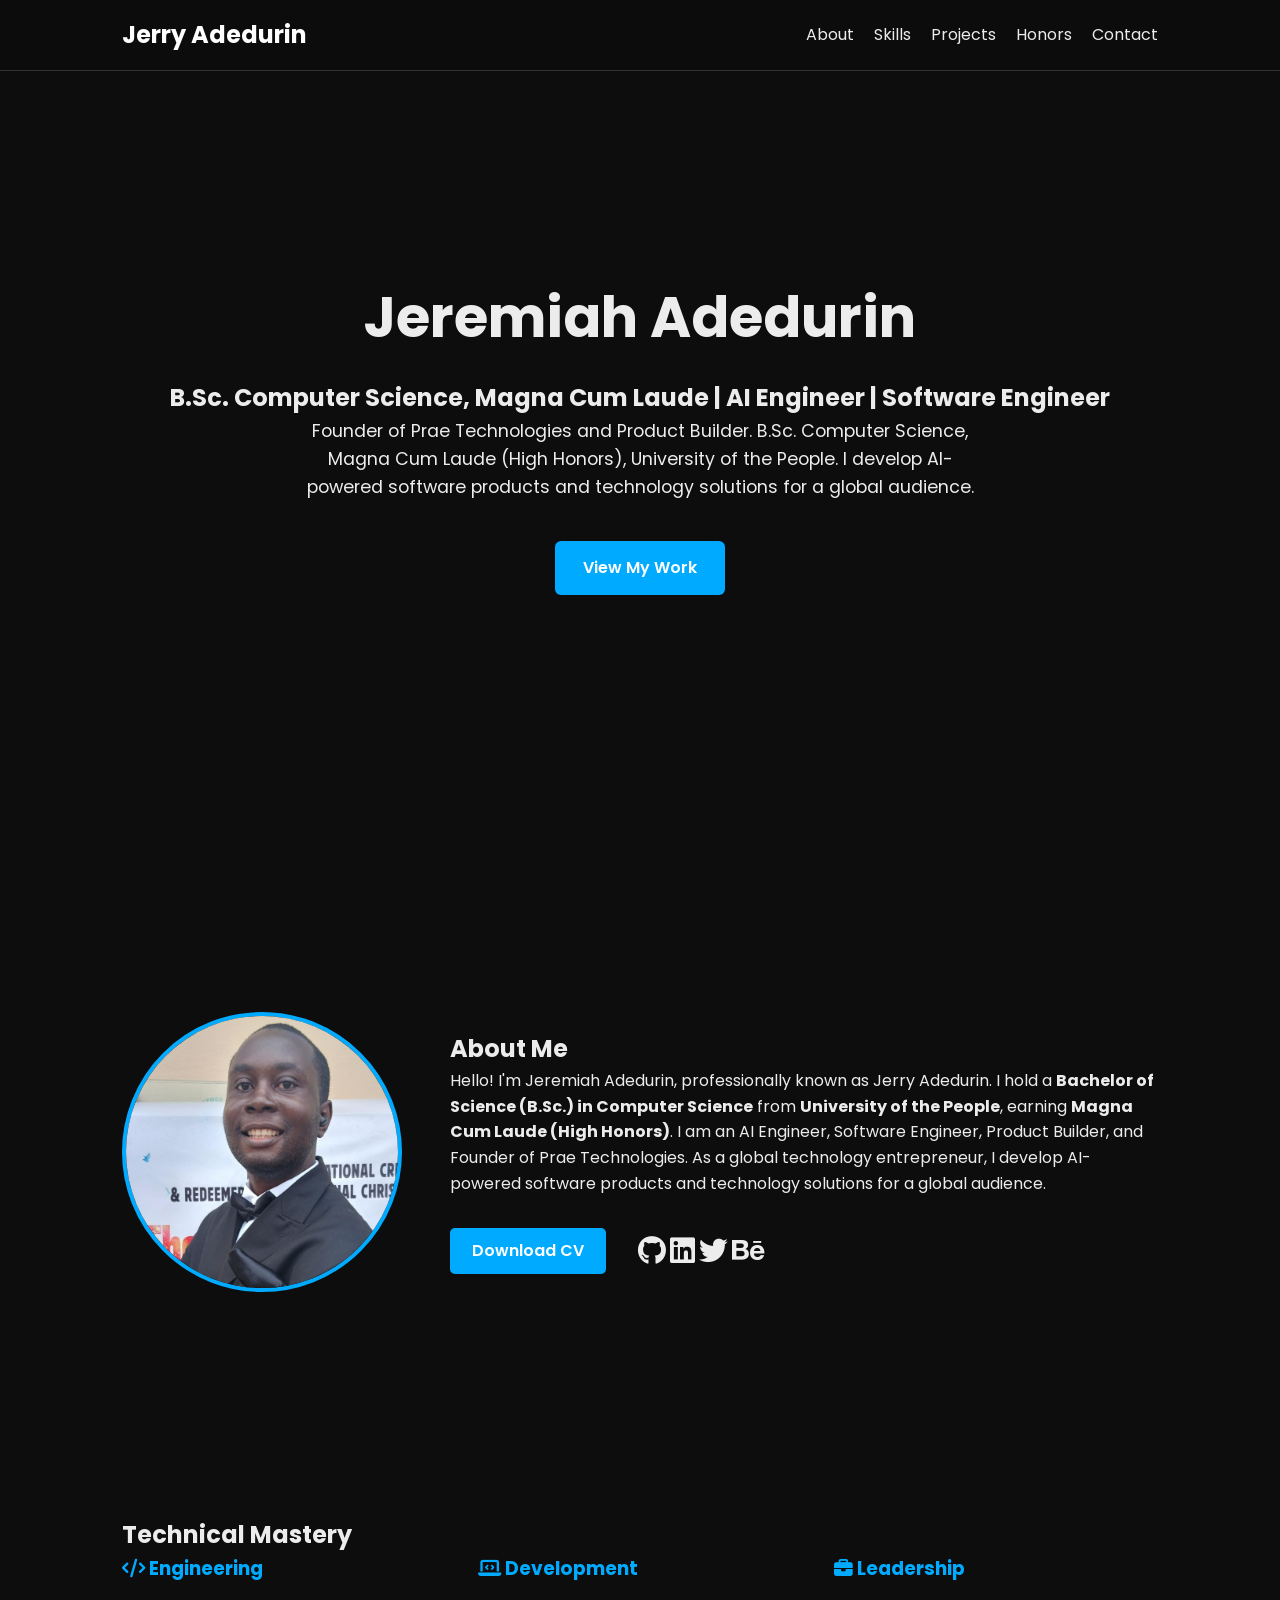
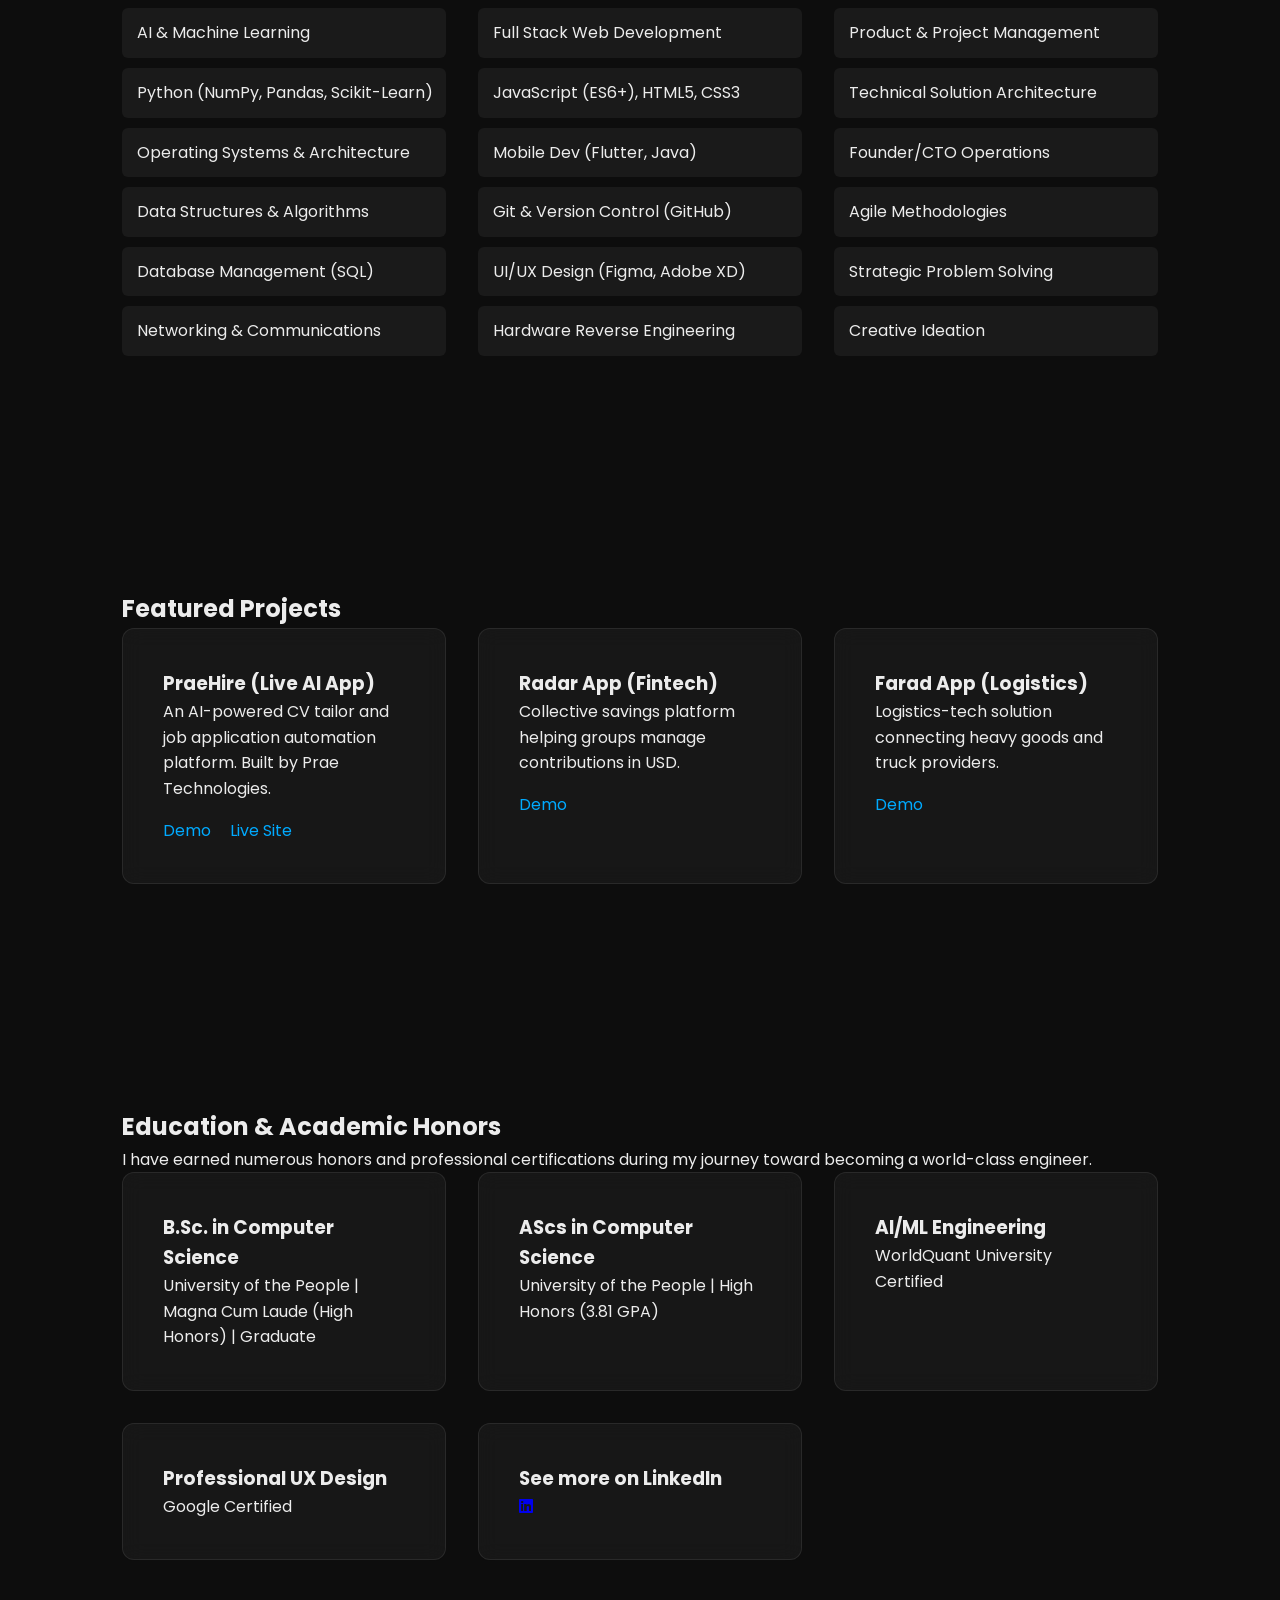
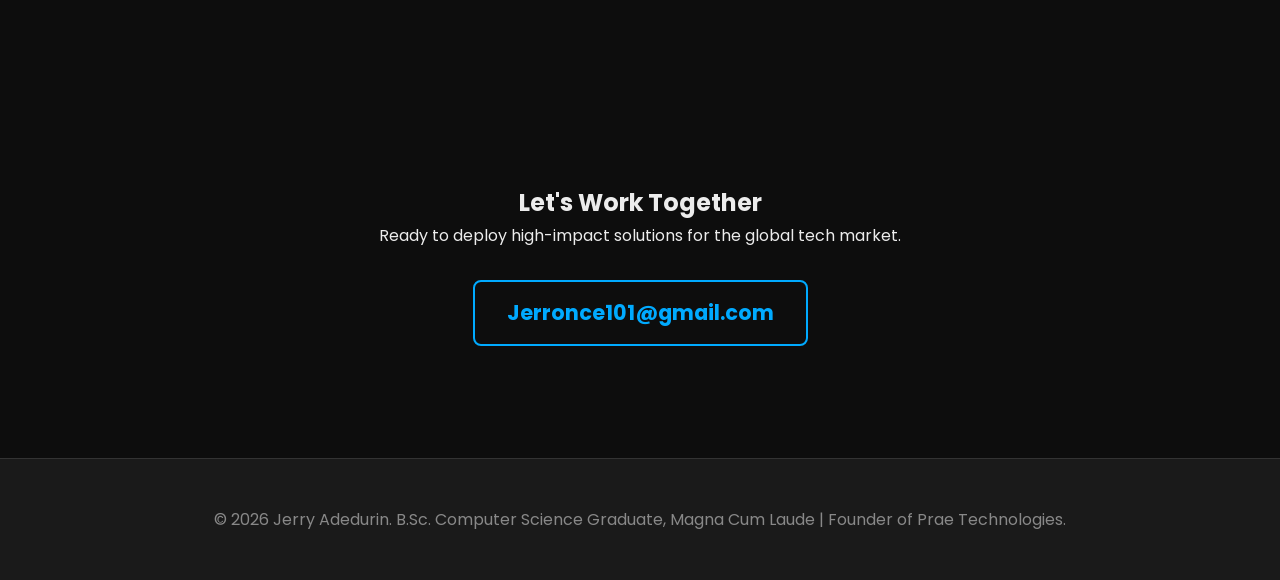
==== commit 6abcc10d: "Update professional identity with confirmed Magna Cum Laude distinction" ====
--- a/index.html
+++ b/index.html
@@ -4,16 +4,16 @@
   <meta charset="UTF-8">
   <meta name="viewport" content="width=device-width, initial-scale=1.0">
   
-  <title>Jeremiah Adedurin | Computer Science Graduate | AI Engineer | Software Engineer | Founder of Prae Technologies</title>
-  <meta name="description" content="Jeremiah (Jerry) Adedurin, B.Sc. Computer Science graduate of University of the People, AI Engineer, Software Engineer, Product Builder, and Founder of Prae Technologies.">
+  <title>Jeremiah Adedurin | B.Sc. Computer Science, Magna Cum Laude | AI Engineer | Software Engineer | Founder, Prae Technologies</title>
+  <meta name="description" content="Jeremiah (Jerry) Adedurin, B.Sc. Computer Science graduate, Magna Cum Laude (High Honors), of University of the People, AI Engineer, Software Engineer, Product Builder, and Founder of Prae Technologies.">
   <meta name="author" content="Jerry Adedurin">
   <link rel="canonical" href="https://jerronce.github.io">
-  <meta property="og:title" content="Jeremiah Adedurin | AI Engineer | Software Engineer">
-  <meta property="og:description" content="B.Sc. Computer Science graduate of University of the People and Founder of Prae Technologies, building AI-powered products for a global audience.">
+  <meta property="og:title" content="Jeremiah Adedurin | B.Sc. Computer Science, Magna Cum Laude | AI Engineer | Software Engineer">
+  <meta property="og:description" content="B.Sc. Computer Science graduate, Magna Cum Laude (High Honors), of University of the People and Founder of Prae Technologies, building AI-powered products for a global audience.">
   <meta property="og:type" content="profile">
   <meta property="og:url" content="https://jerronce.github.io/">
   <meta name="twitter:card" content="summary">
-  <meta name="twitter:description" content="Computer Science Graduate | AI Engineer | Software Engineer | Founder of Prae Technologies">
+  <meta name="twitter:description" content="B.Sc. Computer Science, Magna Cum Laude | AI Engineer | Software Engineer | Founder of Prae Technologies">
   <script type="application/ld+json">
     {
       "@context": "https://schema.org",
@@ -23,7 +23,7 @@
       "url": "https://jerronce.github.io/",
       "jobTitle": ["Founder of Prae Technologies", "AI Engineer", "Software Engineer", "Product Builder"],
       "alumniOf": { "@type": "CollegeOrUniversity", "name": "University of the People" },
-      "hasCredential": { "@type": "EducationalOccupationalCredential", "name": "Bachelor of Science (B.Sc.) in Computer Science", "credentialCategory": "Bachelor's degree" }
+      "hasCredential": { "@type": "EducationalOccupationalCredential", "name": "Bachelor of Science (B.Sc.) in Computer Science", "description": "Magna Cum Laude (High Honors)", "credentialCategory": "Bachelor's degree" }
     }
   </script>
   
@@ -57,8 +57,8 @@
     <section id="hero">
       <div class="container">
         <h1>Jeremiah Adedurin</h1>
-        <h2>Computer Science Graduate | AI Engineer | Software Engineer</h2>
-        <p class="subtitle">Founder of Prae Technologies and Product Builder. B.Sc. Computer Science, University of the People. I develop AI-powered software products and technology solutions for a global audience.</p>
+        <h2>B.Sc. Computer Science, Magna Cum Laude | AI Engineer | Software Engineer</h2>
+        <p class="subtitle">Founder of Prae Technologies and Product Builder. B.Sc. Computer Science, Magna Cum Laude (High Honors), University of the People. I develop AI-powered software products and technology solutions for a global audience.</p>
         <a href="#projects" class="cta-button">View My Work</a>
       </div>
     </section>
@@ -68,9 +68,9 @@
         <img src="assets/Jerry.jpg" alt="Jerry Adedurin" class="profile-pic">
         <div class="about-text">
           <h2>About Me</h2>
-          <p>Hello! I'm Jeremiah Adedurin, professionally known as Jerry Adedurin. I hold a <b>Bachelor of Science (B.Sc.) in Computer Science</b> from <b>University of the People</b>. I am an AI Engineer, Software Engineer, Product Builder, and Founder of Prae Technologies. As a global technology entrepreneur, I develop AI-powered software products and technology solutions for a global audience.</p>
+          <p>Hello! I'm Jeremiah Adedurin, professionally known as Jerry Adedurin. I hold a <b>Bachelor of Science (B.Sc.) in Computer Science</b> from <b>University of the People</b>, earning <b>Magna Cum Laude (High Honors)</b>. I am an AI Engineer, Software Engineer, Product Builder, and Founder of Prae Technologies. As a global technology entrepreneur, I develop AI-powered software products and technology solutions for a global audience.</p>
           <div class="about-buttons">
-            <a href="assets/Jerry Adedurin Graduate.pdf" download class="cv-button">Download CV</a>
+            <a href="assets/Jerry Adedurin Magna Cum Laude.pdf" download class="cv-button">Download CV</a>
             <div class="social-links">
               <a href="https://github.com/jerronce" target="_blank" aria-label="GitHub"><i class="fab fa-github"></i></a>
               <a href="https://www.linkedin.com/in/jerronce" target="_blank" aria-label="LinkedIn"><i class="fab fa-linkedin"></i></a>
@@ -138,7 +138,7 @@
         <div class="cert-grid">
           <div class="cert-card">
             <h3>B.Sc. in Computer Science</h3>
-            <p>University of the People | Graduate</p>
+            <p>University of the People | Magna Cum Laude (High Honors) | Graduate</p>
           </div>
           <div class="cert-card">
             <h3>AScs in Computer Science</h3>
@@ -170,7 +170,7 @@
   </main>
 
   <footer>
-    <p>&copy; 2026 Jerry Adedurin. B.Sc. Computer Science Graduate | Founder of Prae Technologies.</p>
+    <p>&copy; 2026 Jerry Adedurin. B.Sc. Computer Science Graduate, Magna Cum Laude | Founder of Prae Technologies.</p>
   </footer>
 
   <script src="script.js"></script>
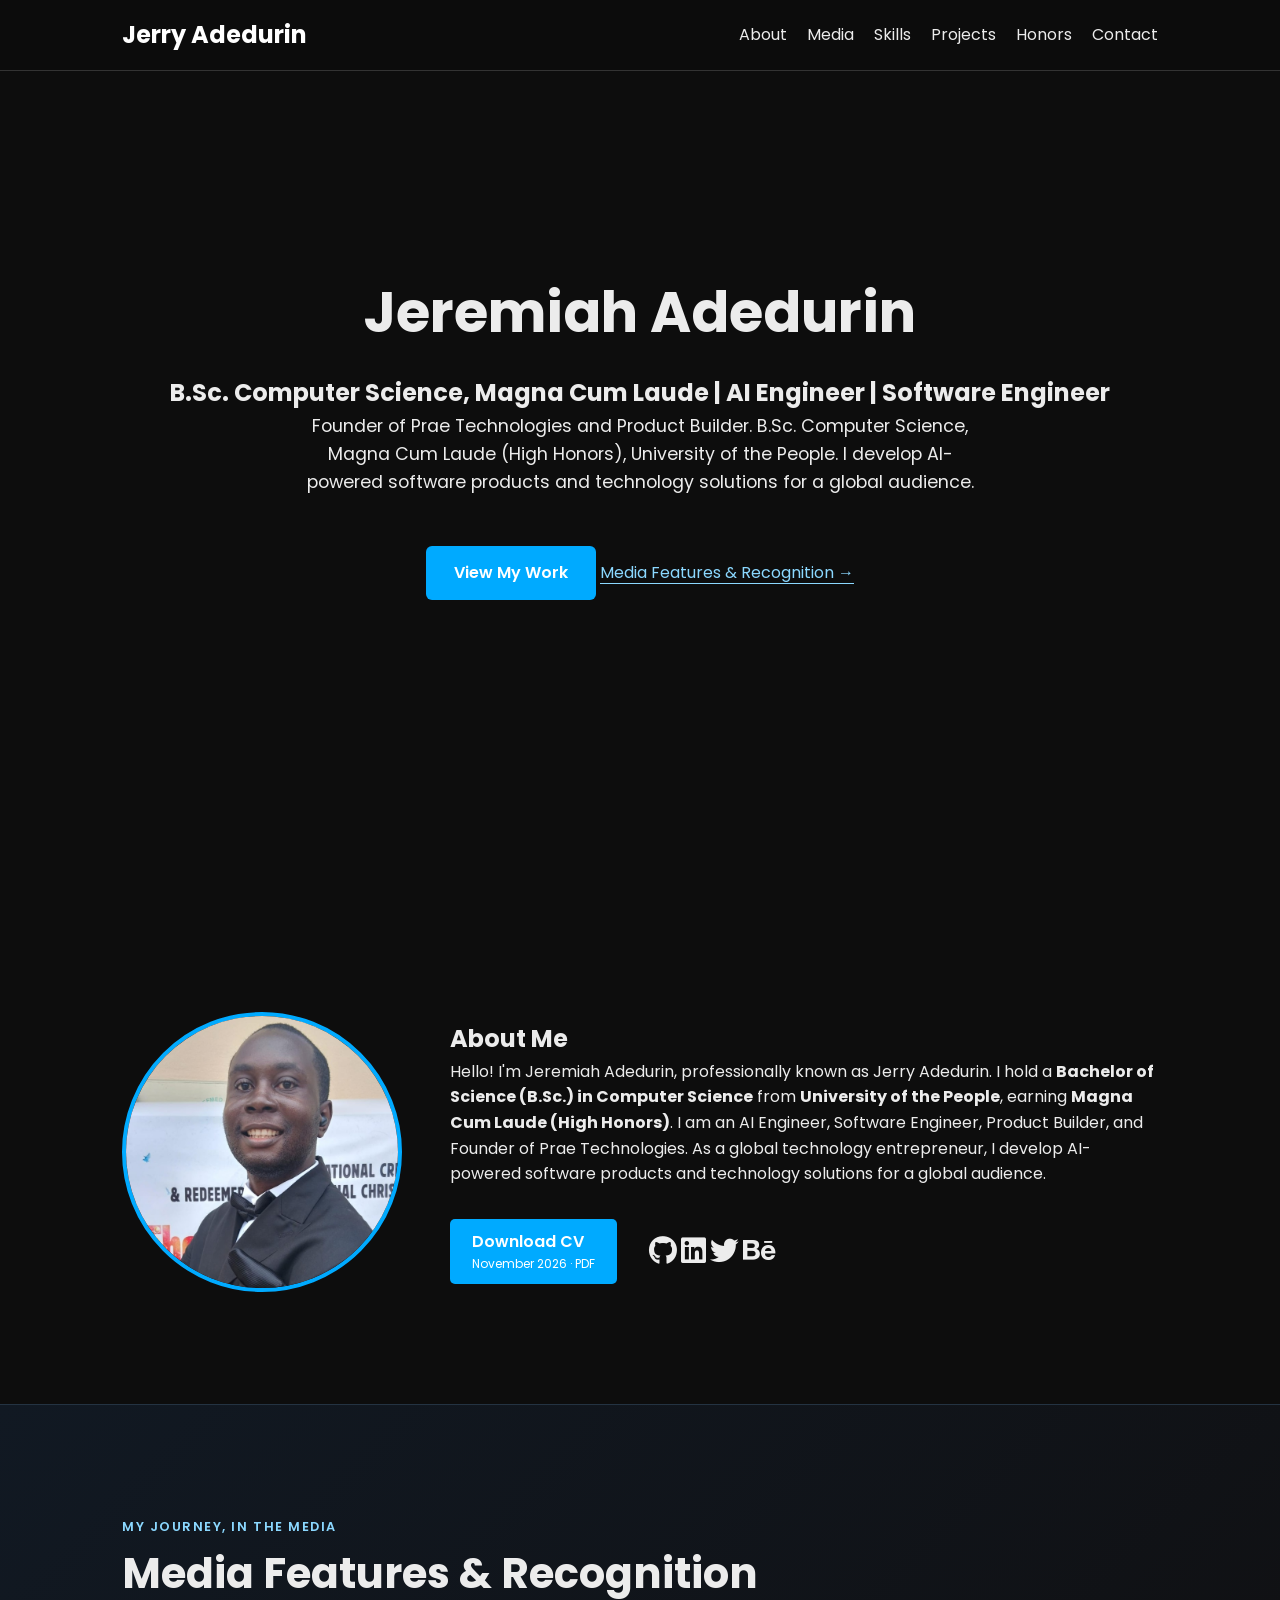
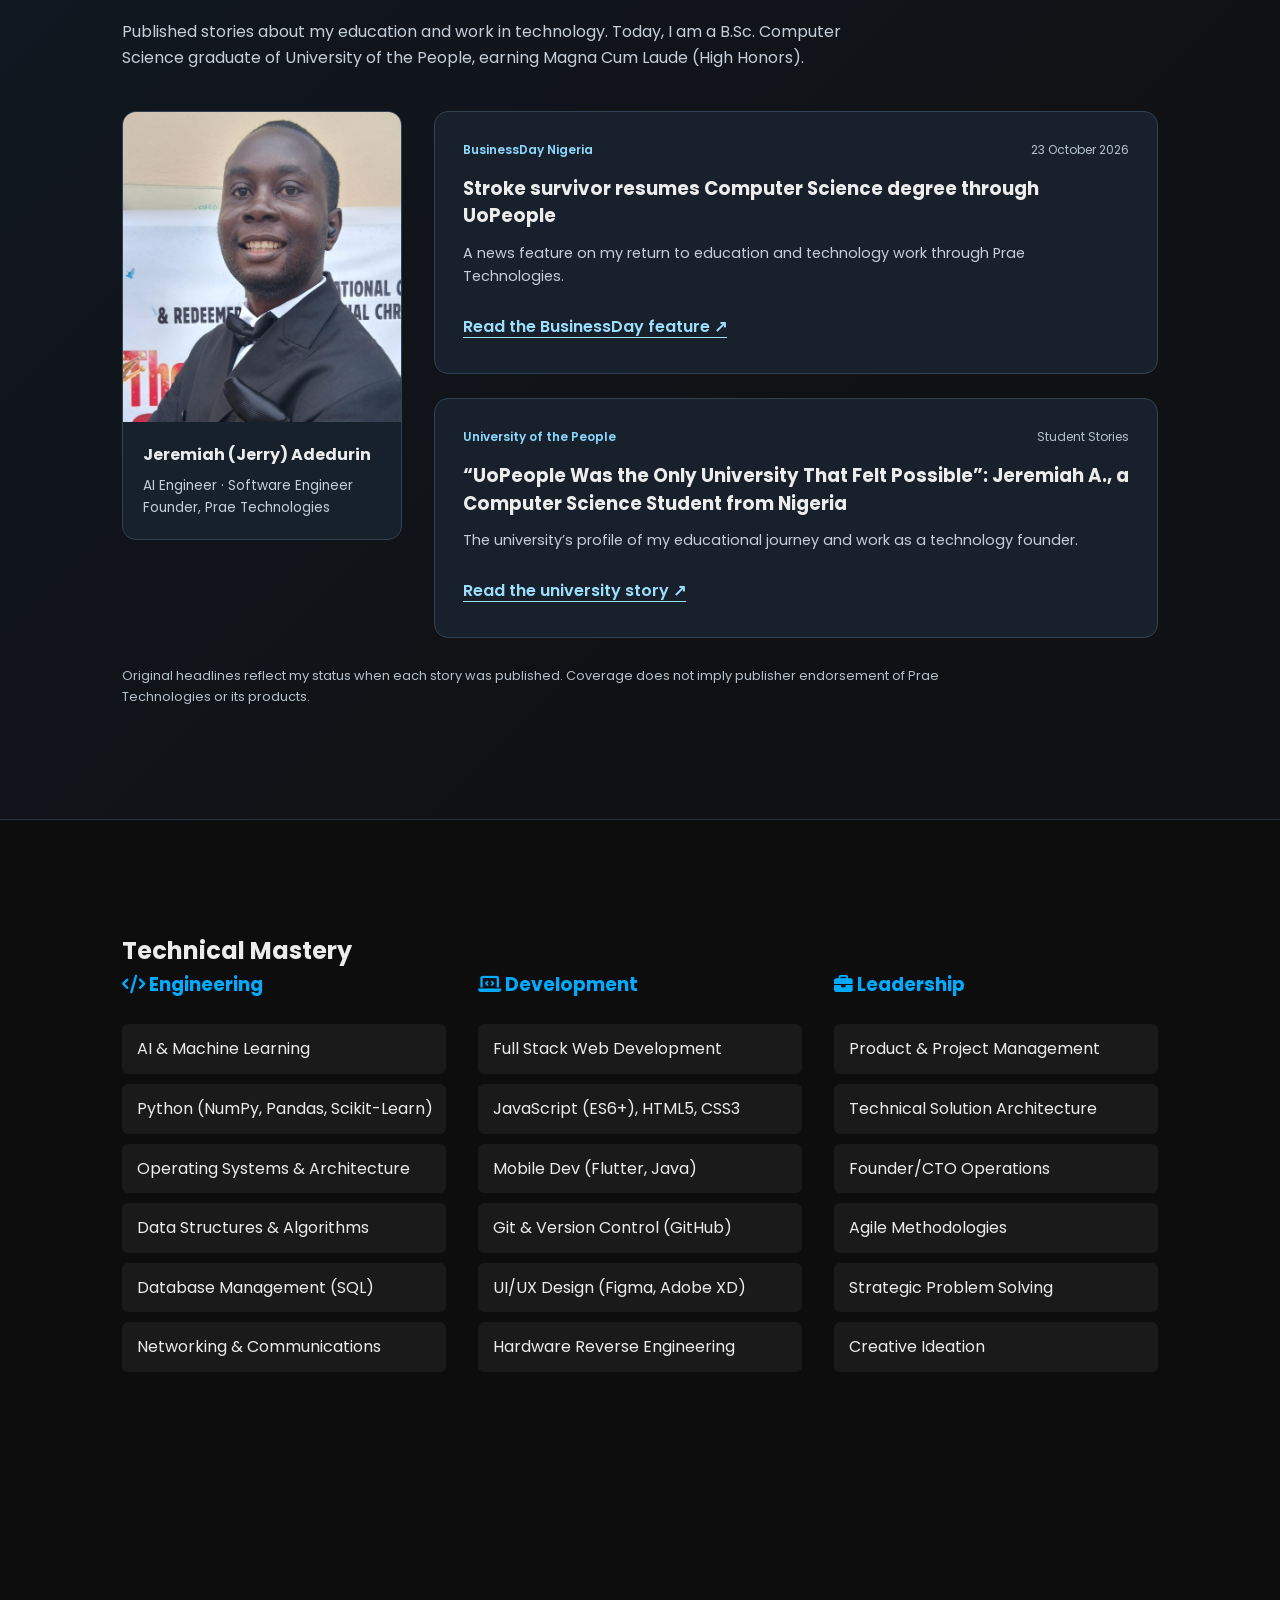
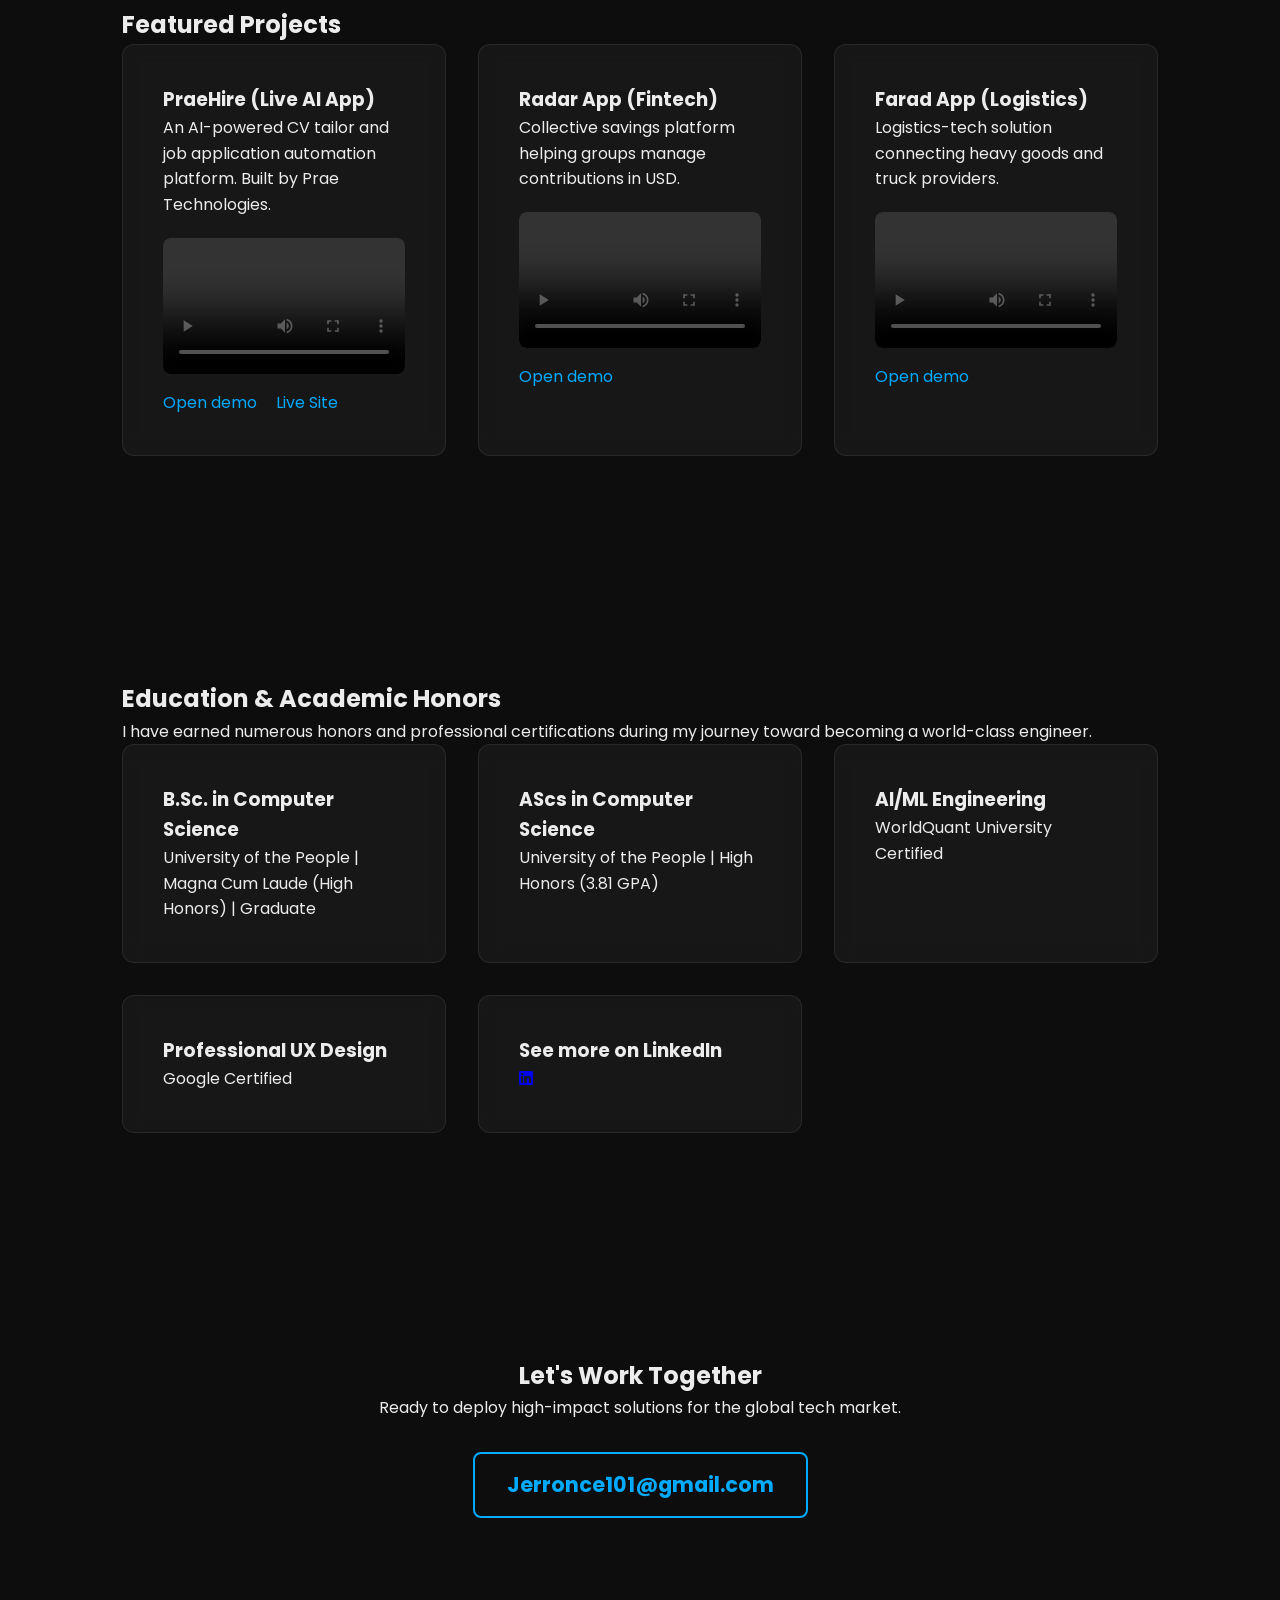
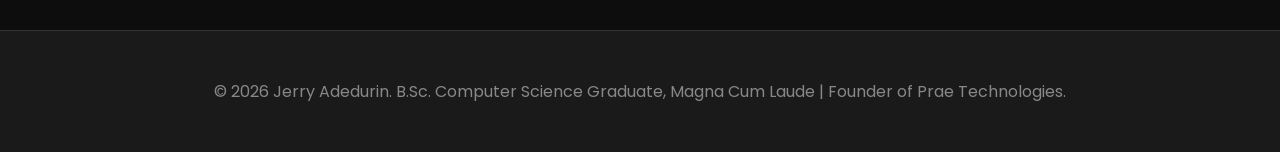
==== commit 83f19b3c: "Publish reviewed November CV and verified media recognition" ====
--- a/index.html
+++ b/index.html
@@ -5,14 +5,18 @@
   <meta name="viewport" content="width=device-width, initial-scale=1.0">
   
   <title>Jeremiah Adedurin | B.Sc. Computer Science, Magna Cum Laude | AI Engineer | Software Engineer | Founder, Prae Technologies</title>
-  <meta name="description" content="Jeremiah (Jerry) Adedurin, B.Sc. Computer Science graduate, Magna Cum Laude (High Honors), of University of the People, AI Engineer, Software Engineer, Product Builder, and Founder of Prae Technologies.">
+  <meta name="description" content="Jeremiah (Jerry) Adedurin, AI Engineer, Software Engineer and Founder of Prae Technologies. B.Sc. Computer Science, Magna Cum Laude, University of the People. Explore projects, media features and my current CV.">
   <meta name="author" content="Jerry Adedurin">
   <link rel="canonical" href="https://jerronce.github.io">
   <meta property="og:title" content="Jeremiah Adedurin | B.Sc. Computer Science, Magna Cum Laude | AI Engineer | Software Engineer">
   <meta property="og:description" content="B.Sc. Computer Science graduate, Magna Cum Laude (High Honors), of University of the People and Founder of Prae Technologies, building AI-powered products for a global audience.">
   <meta property="og:type" content="profile">
   <meta property="og:url" content="https://jerronce.github.io/">
-  <meta name="twitter:card" content="summary">
+  <meta property="og:image" content="https://jerronce.github.io/assets/Jerry.jpg">
+  <meta property="og:image:alt" content="Jeremiah Adedurin, AI Engineer and Founder of Prae Technologies">
+  <meta name="twitter:card" content="summary_large_image">
+  <meta name="twitter:image" content="https://jerronce.github.io/assets/Jerry.jpg">
+  <meta name="twitter:image:alt" content="Jeremiah Adedurin, AI Engineer and Founder of Prae Technologies">
   <meta name="twitter:description" content="B.Sc. Computer Science, Magna Cum Laude | AI Engineer | Software Engineer | Founder of Prae Technologies">
   <script type="application/ld+json">
     {
@@ -23,7 +27,23 @@
       "url": "https://jerronce.github.io/",
       "jobTitle": ["Founder of Prae Technologies", "AI Engineer", "Software Engineer", "Product Builder"],
       "alumniOf": { "@type": "CollegeOrUniversity", "name": "University of the People" },
-      "hasCredential": { "@type": "EducationalOccupationalCredential", "name": "Bachelor of Science (B.Sc.) in Computer Science", "description": "Magna Cum Laude (High Honors)", "credentialCategory": "Bachelor's degree" }
+      "hasCredential": { "@type": "EducationalOccupationalCredential", "name": "Bachelor of Science (B.Sc.) in Computer Science", "description": "Magna Cum Laude (High Honors)", "credentialCategory": "Bachelor's degree" },
+      "image": "https://jerronce.github.io/assets/Jerry.jpg",
+      "subjectOf": [
+        {
+          "@type": "NewsArticle",
+          "name": "Stroke survivor resumes Computer Science degree through UoPeople",
+          "url": "https://businessday.ng/news/article/stroke-survivor-resumes-computer-science-degree-through-uopeople/",
+          "datePublished": "2026-10-23",
+          "publisher": { "@type": "Organization", "name": "BusinessDay Nigeria" }
+        },
+        {
+          "@type": "Article",
+          "name": "University of the People Student Story: Jeremiah A., Computer Science, Nigeria",
+          "url": "https://www.uopeople.edu/student-experience/student-life/student-stories/jeremiah-a-uopeople-student-stories/",
+          "publisher": { "@type": "CollegeOrUniversity", "name": "University of the People" }
+        }
+      ]
     }
   </script>
   
@@ -44,6 +64,7 @@
       <nav>
         <ul>
           <li><a href="#about">About</a></li>
+          <li><a href="#media">Media</a></li>
           <li><a href="#skills">Skills</a></li>
           <li><a href="#projects">Projects</a></li>
           <li><a href="#certifications">Honors</a></li>
@@ -60,6 +81,7 @@
         <h2>B.Sc. Computer Science, Magna Cum Laude | AI Engineer | Software Engineer</h2>
         <p class="subtitle">Founder of Prae Technologies and Product Builder. B.Sc. Computer Science, Magna Cum Laude (High Honors), University of the People. I develop AI-powered software products and technology solutions for a global audience.</p>
         <a href="#projects" class="cta-button">View My Work</a>
+        <a href="#media" class="hero-media-link">Media Features &amp; Recognition <span aria-hidden="true">&rarr;</span></a>
       </div>
     </section>
 
@@ -70,7 +92,7 @@
           <h2>About Me</h2>
           <p>Hello! I'm Jeremiah Adedurin, professionally known as Jerry Adedurin. I hold a <b>Bachelor of Science (B.Sc.) in Computer Science</b> from <b>University of the People</b>, earning <b>Magna Cum Laude (High Honors)</b>. I am an AI Engineer, Software Engineer, Product Builder, and Founder of Prae Technologies. As a global technology entrepreneur, I develop AI-powered software products and technology solutions for a global audience.</p>
           <div class="about-buttons">
-            <a href="assets/Jerry Adedurin Magna Cum Laude.pdf" download class="cv-button">Download CV</a>
+            <a href="assets/Jeremiah-Adedurin-CV-November-2026.pdf" download class="cv-button">Download CV <span class="cv-edition">November 2026 &middot; PDF</span></a>
             <div class="social-links">
               <a href="https://github.com/jerronce" target="_blank" aria-label="GitHub"><i class="fab fa-github"></i></a>
               <a href="https://www.linkedin.com/in/jerronce" target="_blank" aria-label="LinkedIn"><i class="fab fa-linkedin"></i></a>
@@ -79,6 +101,35 @@
             </div>
           </div>
         </div>
+      </div>
+    </section>
+
+    <section id="media" aria-labelledby="media-heading">
+      <div class="container">
+        <p class="section-eyebrow">My journey, in the media</p>
+        <h2 id="media-heading">Media Features &amp; Recognition</h2>
+        <p class="media-intro">Published stories about my education and work in technology. Today, I am a B.Sc. Computer Science graduate of University of the People, earning Magna Cum Laude (High Honors).</p>
+        <div class="media-layout">
+          <figure class="media-portrait">
+            <img src="assets/Jerry.jpg" alt="Jeremiah Adedurin smiling in a suit" width="280" height="340" loading="lazy" decoding="async">
+            <figcaption><strong>Jeremiah (Jerry) Adedurin</strong><span>AI Engineer &middot; Software Engineer<br>Founder, Prae Technologies</span></figcaption>
+          </figure>
+          <div class="media-grid">
+            <article class="media-card">
+              <div class="media-card-meta"><span class="media-publisher">BusinessDay Nigeria</span><time datetime="2026-10-23">23 October 2026</time></div>
+              <h3>Stroke survivor resumes Computer Science degree through UoPeople</h3>
+              <p>A news feature on my return to education and technology work through Prae Technologies.</p>
+              <a href="https://businessday.ng/news/article/stroke-survivor-resumes-computer-science-degree-through-uopeople/" target="_blank" rel="noopener noreferrer">Read the BusinessDay feature <span aria-hidden="true">&nearr;</span><span class="visually-hidden"> (opens in a new tab)</span></a>
+            </article>
+            <article class="media-card">
+              <div class="media-card-meta"><span class="media-publisher">University of the People</span><span>Student Stories</span></div>
+              <h3>&ldquo;UoPeople Was the Only University That Felt Possible&rdquo;: Jeremiah A., a Computer Science Student from Nigeria</h3>
+              <p>The university&rsquo;s profile of my educational journey and work as a technology founder.</p>
+              <a href="https://www.uopeople.edu/student-experience/student-life/student-stories/jeremiah-a-uopeople-student-stories/" target="_blank" rel="noopener noreferrer">Read the university story <span aria-hidden="true">&nearr;</span><span class="visually-hidden"> (opens in a new tab)</span></a>
+            </article>
+          </div>
+        </div>
+        <p class="media-context">Original headlines reflect my status when each story was published. Coverage does not imply publisher endorsement of Prae Technologies or its products.</p>
       </div>
     </section>
 
--- a/style.css
+++ b/style.css
@@ -11,6 +11,9 @@
 /* --- Global Resets --- */
 * { box-sizing: border-box; margin: 0; padding: 0; }
 html { scroll-behavior: smooth; }
+section { scroll-margin-top: 120px; }
+:focus-visible { outline: 3px solid #8bd8ff; outline-offset: 5px; }
+.visually-hidden { position: absolute; width: 1px; height: 1px; padding: 0; margin: -1px; overflow: hidden; clip-path: inset(50%); white-space: nowrap; border: 0; }
 body { 
   font-family: 'Poppins', sans-serif; 
   background-color: var(--background-color); 
@@ -33,7 +36,7 @@
 }
 header .container { display: flex; justify-content: space-between; align-items: center; }
 .logo { color: #fff; text-decoration: none; font-weight: 700; font-size: 1.5rem; }
-header nav ul { list-style: none; display: flex; }
+header nav ul { list-style: none; display: flex; flex-wrap: wrap; justify-content: center; }
 header nav ul li { margin-left: 20px; }
 header nav ul li a { color: var(--text-color); text-decoration: none; transition: 0.3s; }
 header nav ul li a:hover { color: var(--primary-color); }
@@ -101,11 +104,34 @@
 .cv-button { background: var(--primary-color); color: #fff; padding: 10px 22px; text-decoration: none; border-radius: 5px; font-weight: 600; }
 .social-links a { color: var(--text-color); font-size: 1.8rem; transition: 0.3s; }
 .social-links a:hover { color: var(--primary-color); }
+.cv-edition { display: block; font-size: 0.75rem; font-weight: 400; }
+.hero-media-link { display: inline-block; margin-top: 1.5rem; color: #8bd8ff; text-underline-offset: 5px; }
+
+/* Media recognition uses the existing portrait and palette. */
+#media { background: linear-gradient(135deg, #111923, #101114 65%); border-block: 1px solid #243342; }
+.section-eyebrow { color: #8bd8ff; font-size: 0.8rem; font-weight: 600; letter-spacing: 0.12em; text-transform: uppercase; margin-bottom: 0.75rem; }
+#media h2 { font-size: clamp(1.8rem, 4vw, 2.6rem); line-height: 1.2; }
+.media-intro { max-width: 760px; color: #c4cfda; margin: 1.25rem 0 2.5rem; }
+.media-layout { display: grid; grid-template-columns: minmax(0, 280px) minmax(0, 1fr); gap: 2rem; align-items: start; }
+.media-portrait { overflow: hidden; border: 1px solid #304253; border-radius: 14px; background: #16212c; }
+.media-portrait img { display: block; width: 100%; height: 310px; object-fit: cover; object-position: center 25%; }
+.media-portrait figcaption { padding: 1.25rem; }
+.media-portrait strong, .media-portrait span { display: block; }
+.media-portrait span { margin-top: 0.5rem; color: #c4cfda; font-size: 0.85rem; }
+.media-grid { display: grid; gap: 1.5rem; }
+.media-card { min-width: 0; background: #18212b; border: 1px solid #304253; border-radius: 14px; padding: 1.75rem; }
+.media-card-meta { display: flex; flex-wrap: wrap; justify-content: space-between; gap: 0.5rem 1rem; color: #b4c2ce; font-size: 0.75rem; margin-bottom: 1rem; }
+.media-publisher { color: #8bd8ff; font-weight: 600; }
+.media-card h3 { font-size: 1.15rem; line-height: 1.5; overflow-wrap: break-word; }
+.media-card p { color: #c4cfda; margin: 0.75rem 0 1.25rem; font-size: 0.9rem; }
+.media-card a { display: inline-block; color: #9bdfff; font-weight: 600; text-underline-offset: 5px; padding-block: 0.35rem; }
+.media-context { color: #b4c2ce; max-width: 850px; margin-top: 1.75rem; font-size: 0.8rem; }
+.project-video { display: block; width: 100%; max-height: 320px; aspect-ratio: 16 / 9; margin-top: 1.25rem; background: #080b10; border-radius: 8px; object-fit: contain; }
 
 /* --- Skills & Cards --- */
 .skills-grid, .cert-grid, #projects-container { 
   display: grid; 
-  grid-template-columns: repeat(auto-fit, minmax(280px, 1fr)); 
+  grid-template-columns: repeat(auto-fit, minmax(min(100%, 280px), 1fr));
   gap: 2rem; 
 }
 .skill-category h3 { margin-bottom: 1.5rem; color: var(--primary-color); }
@@ -196,6 +222,13 @@
     font-size: 0.95rem;
     padding: 0 1rem;
   }
+
+  .contact-email {
+    max-width: 100%;
+    font-size: 1rem;
+    padding: 14px 20px;
+    overflow-wrap: anywhere;
+  }
 }
 
 /* --- Footer --- */
@@ -215,4 +248,15 @@
   .about-container { flex-direction: column; text-align: center; } 
   .about-text h2 { text-align: center; }
   .about-buttons { justify-content: center; flex-direction: column; }
-}
+  .media-layout { grid-template-columns: minmax(0, 1fr); }
+  .media-portrait { display: grid; grid-template-columns: 100px minmax(0, 1fr); align-items: center; }
+  .media-portrait img { width: 100px; height: 135px; }
+  .media-card { padding: 1.25rem; }
+  .media-portrait figcaption { padding: 1rem; }
+}
+
+@media (prefers-reduced-motion: reduce) {
+  html { scroll-behavior: auto; }
+  *, *::before, *::after { animation: none !important; transition: none !important; }
+  .animated-section { opacity: 1; transform: none; }
+}
